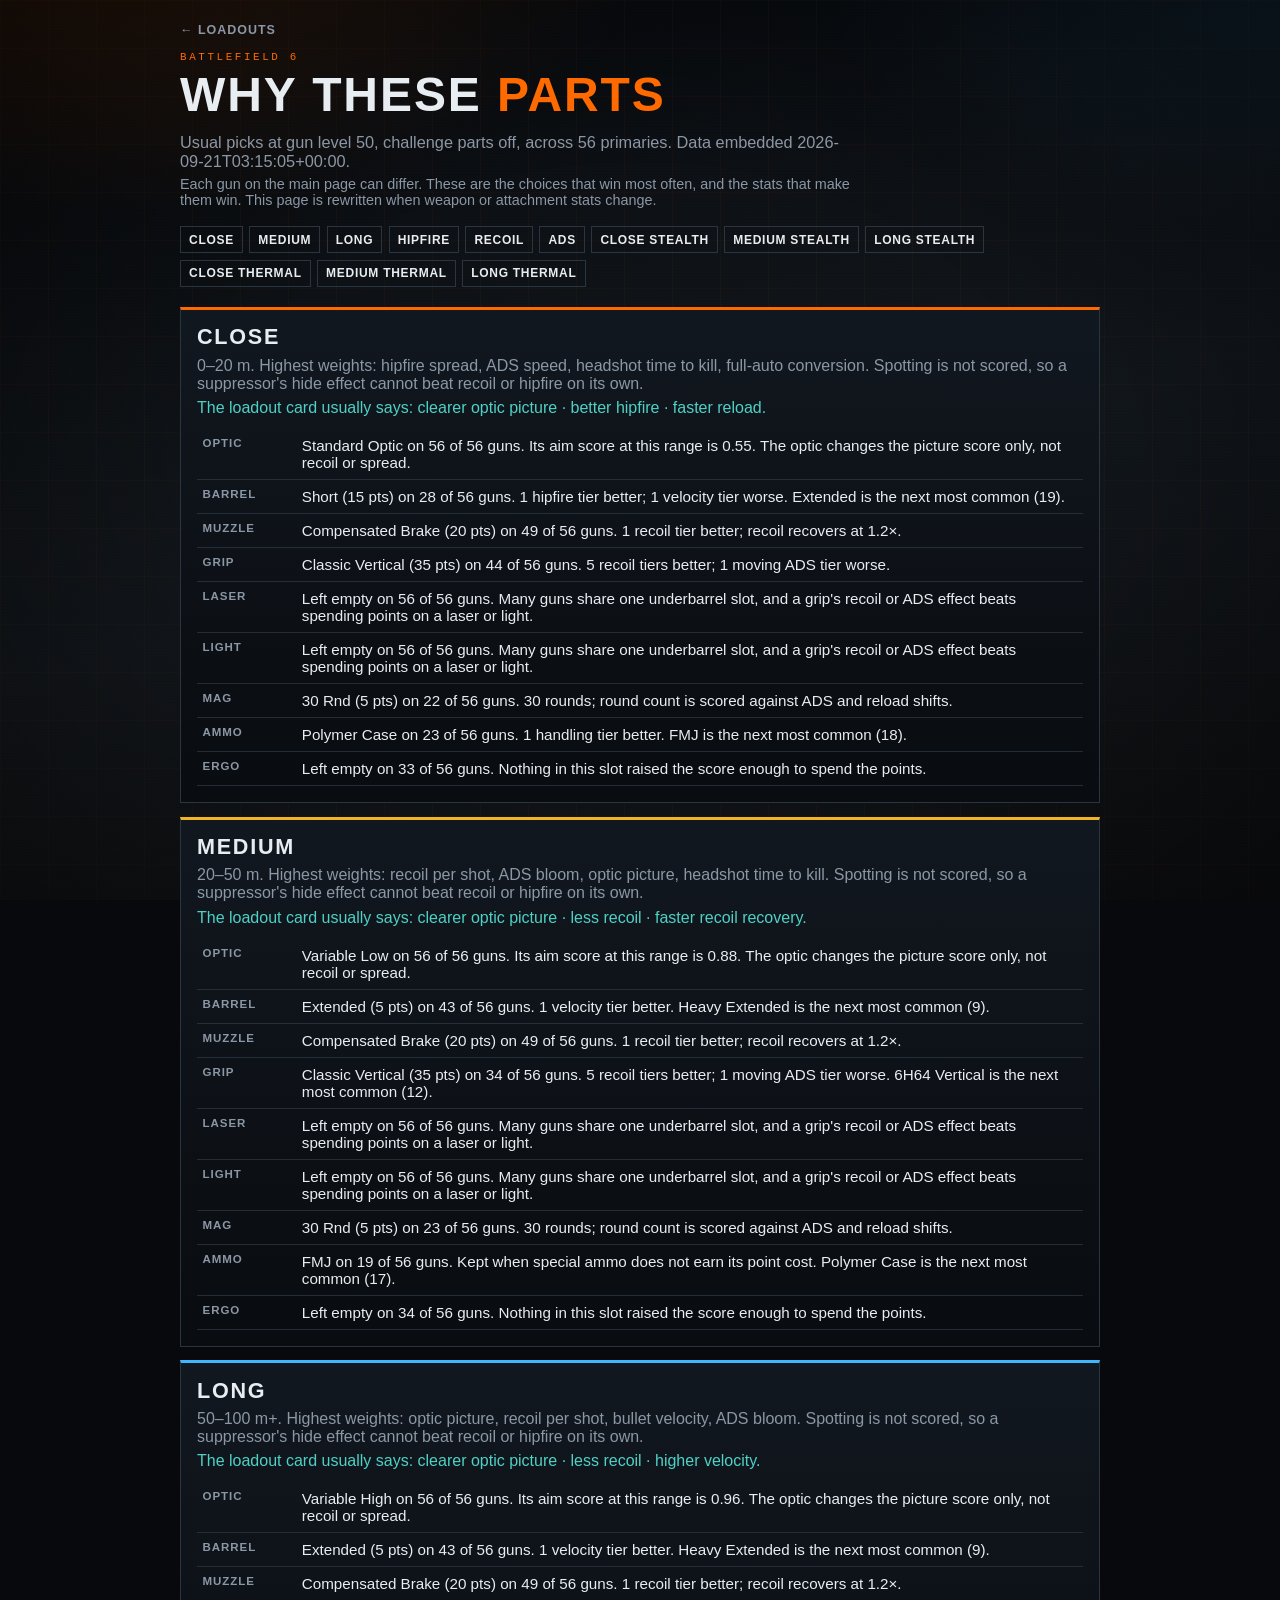
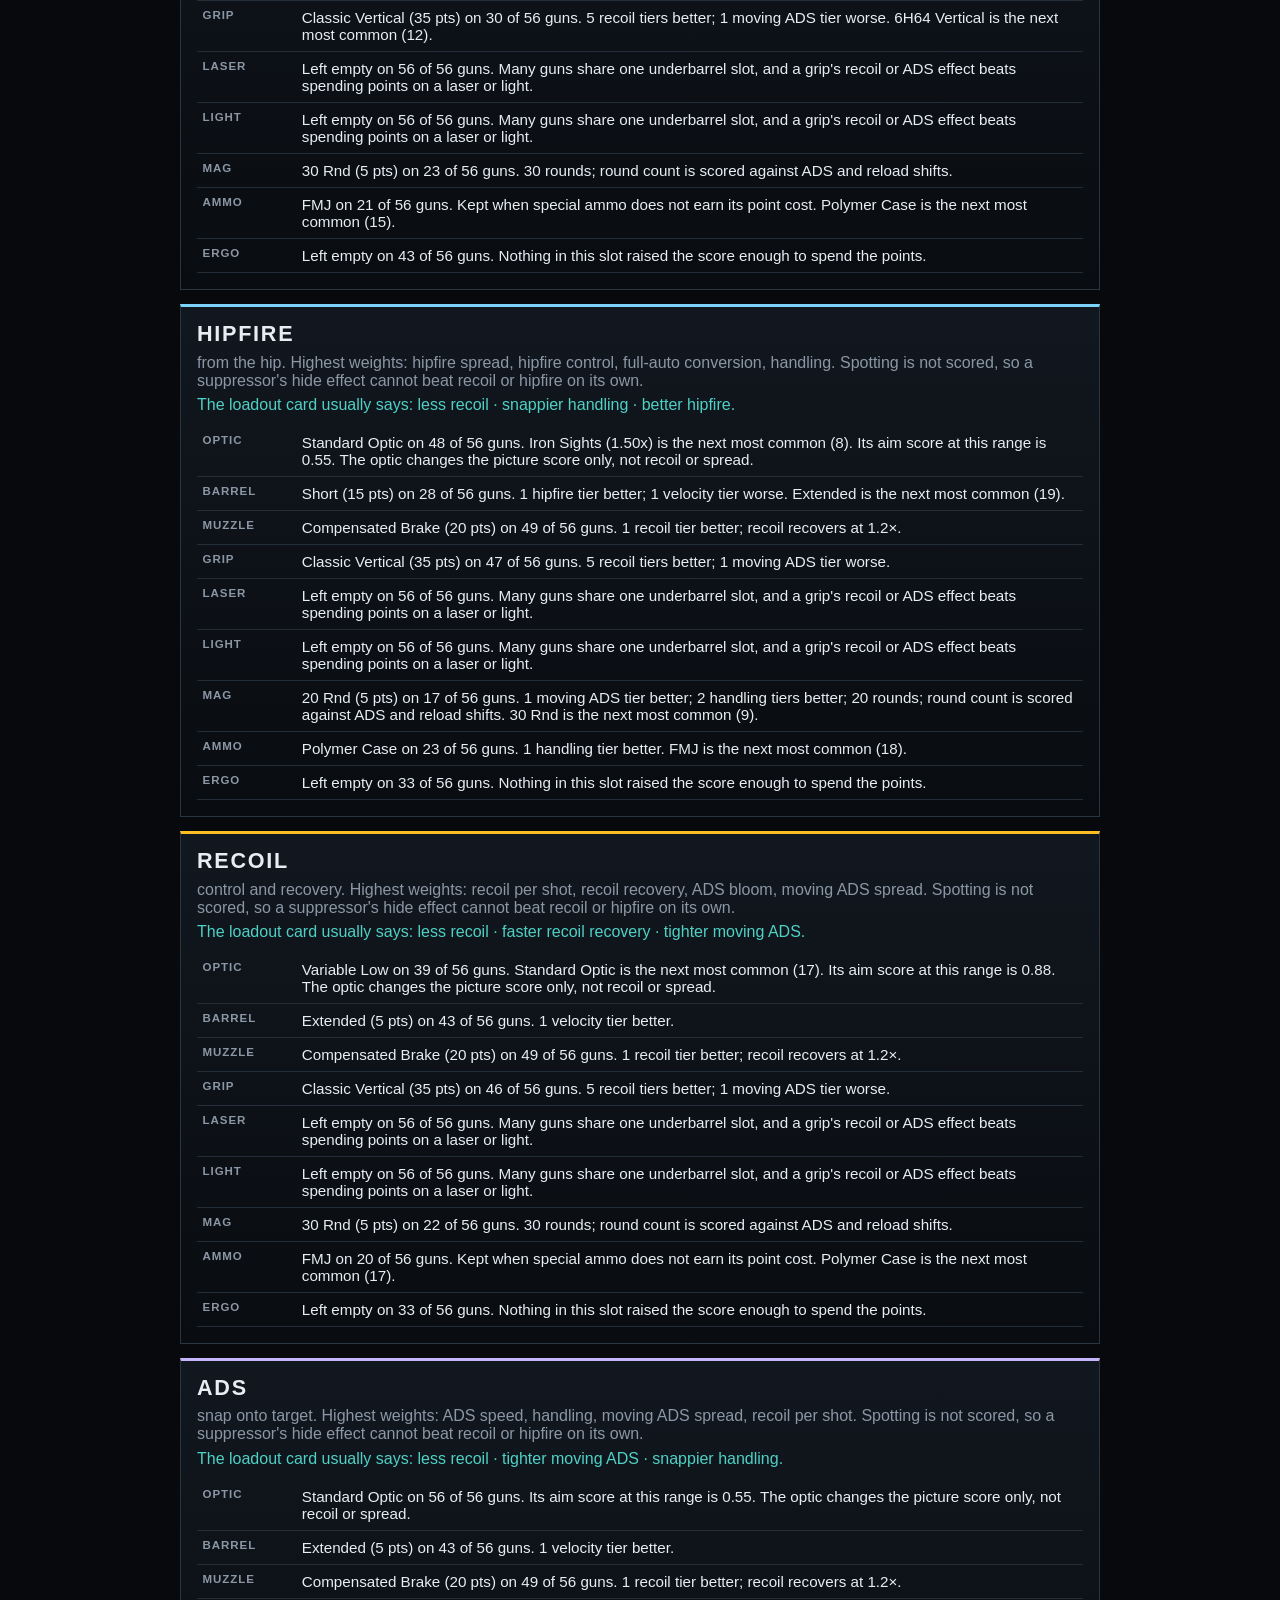
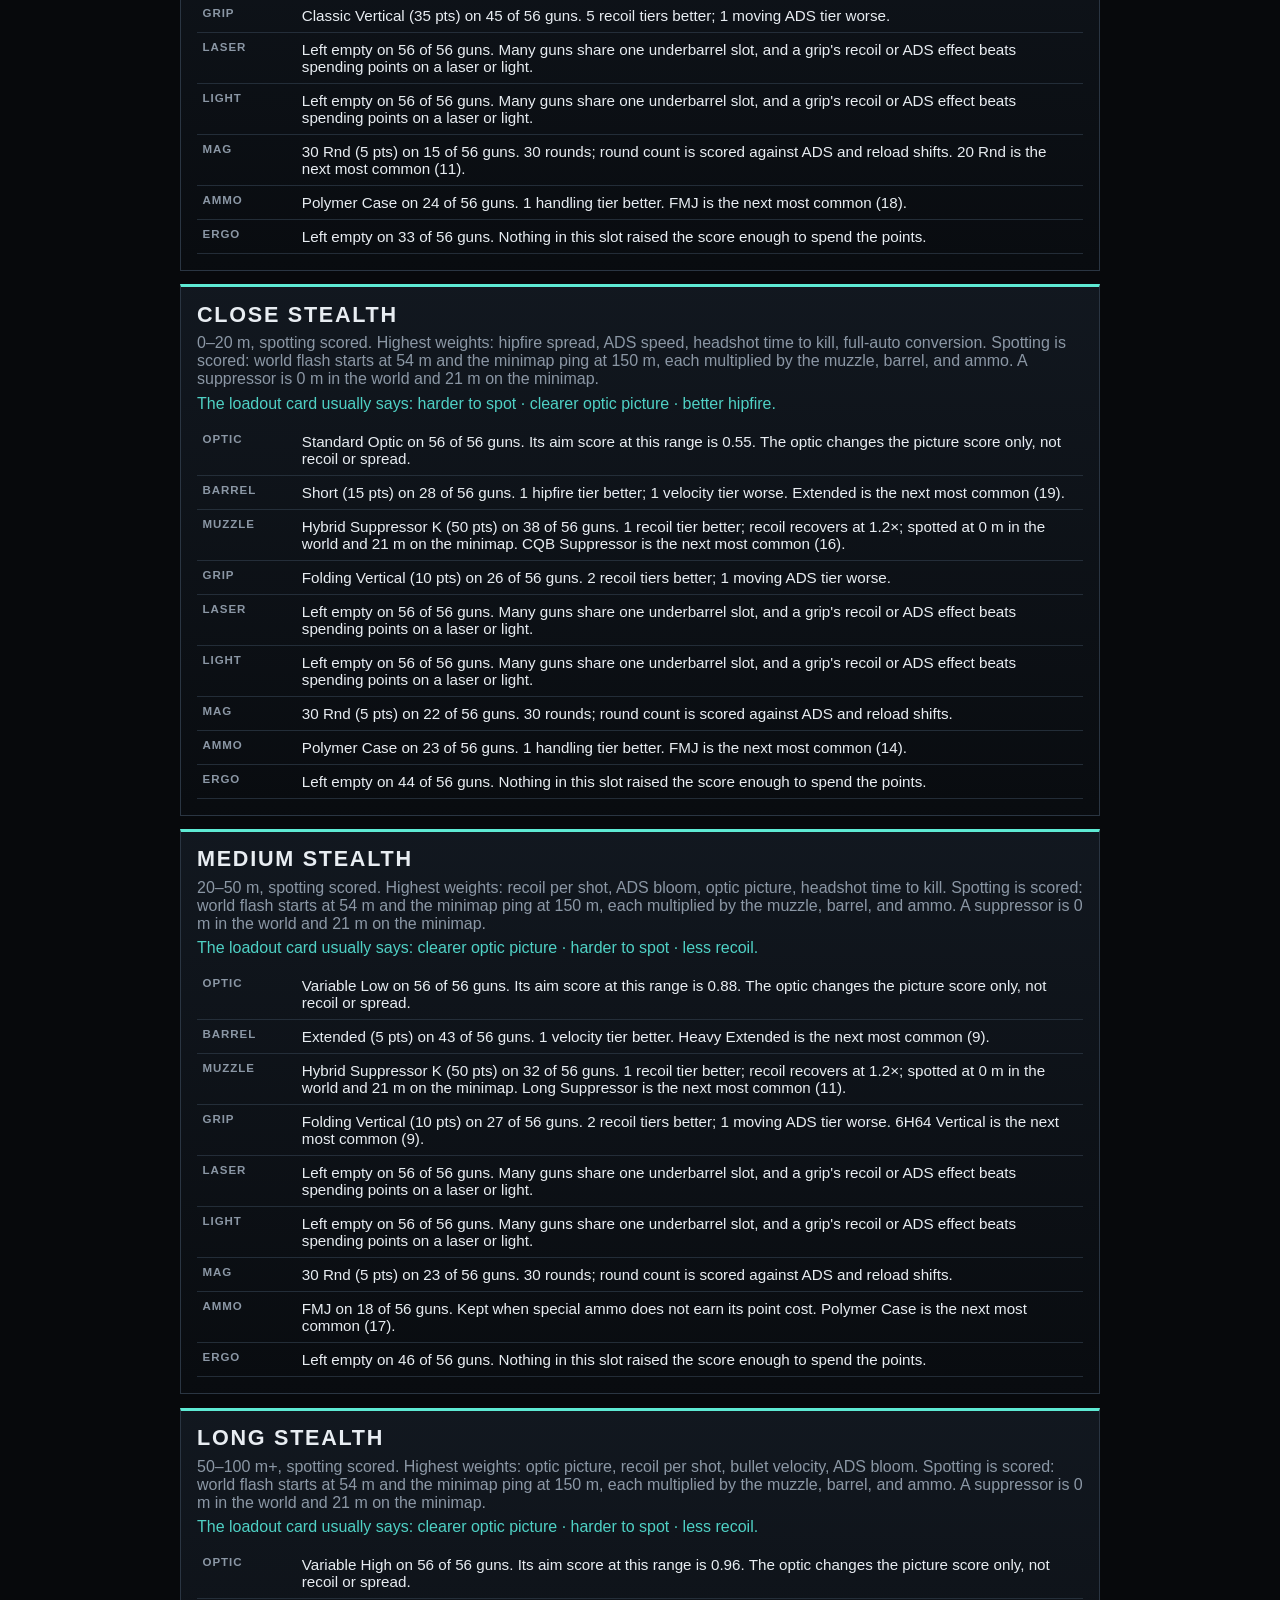
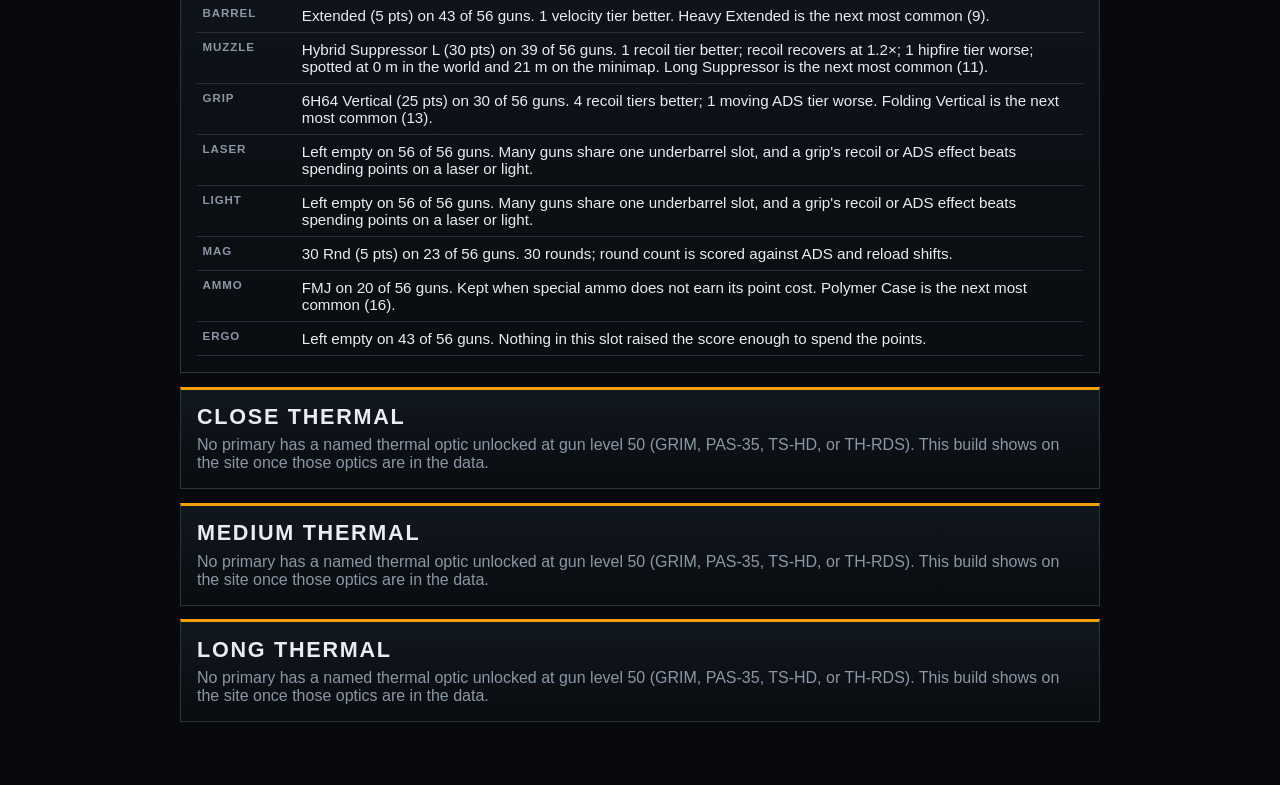
==== why.html @ 67710272 "Open the loadout reasons on their own page from the main screen. The why page stays off the gun view" ====
<!doctype html>
<html lang="en">
  <head>
    <meta charset="utf-8" />
    <meta name="viewport" content="width=device-width, initial-scale=1" />
    <title>Why these parts · BF6 Best Loadouts</title>
    <meta
      name="description"
      content="Why the usual optic, barrel, muzzle, and other parts win for each Battlefield 6 loadout build."
    />
    <meta name="referrer" content="strict-origin-when-cross-origin" />
    <meta
      http-equiv="Content-Security-Policy"
      content="default-src 'self'; script-src 'self'; style-src 'self' https://fonts.googleapis.com; font-src 'self' https://fonts.gstatic.com; img-src 'self' data:; connect-src 'self'; object-src 'none'; base-uri 'self'; form-action 'self'; frame-ancestors 'none'"
    />
    <link rel="preconnect" href="https://fonts.googleapis.com" />
    <link rel="preconnect" href="https://fonts.gstatic.com" crossorigin />
    <link
      href="https://fonts.googleapis.com/css2?family=Barlow:ital,wght@0,400;0,500;0,600;0,700;1,400&family=Barlow+Condensed:wght@500;600;700;800&family=IBM+Plex+Mono:wght@400;500;600&display=swap"
      rel="stylesheet"
    />
    <link rel="stylesheet" href="./css/styles.css?v=20260926c" />
  </head>
  <body>
    <div class="fx-scan" aria-hidden="true"></div>
    <div class="fx-vignette" aria-hidden="true"></div>
    <main class="reasons-page">
      <a class="reasons-back" href="./index.html">← Loadouts</a>
      <p class="brand">Battlefield 6</p>
      <h1>Why these <span>parts</span></h1>
      <p class="reasons-lead">Usual picks at gun level 50, challenge parts off, across 56 primaries. Data embedded 2026-09-21T03:15:05+00:00.</p>
      <p class="reasons-note">Each gun on the main page can differ. These are the choices that win most often, and the stats that make them win. This page is rewritten when weapon or attachment stats change.</p>
      <nav class="reasons-nav" aria-label="Builds">
          <a href="#close">Close</a>
          <a href="#mid">Medium</a>
          <a href="#long">Long</a>
          <a href="#hipfire">Hipfire</a>
          <a href="#recoil">Recoil</a>
          <a href="#ads">ADS</a>
          <a href="#stealth-close">Close stealth</a>
          <a href="#stealth-mid">Medium stealth</a>
          <a href="#stealth-long">Long stealth</a>
          <a href="#thermal-close">Close thermal</a>
          <a href="#thermal-mid">Medium thermal</a>
          <a href="#thermal-long">Long thermal</a>
      </nav>
      <article class="reason-card" id="close" data-build="close">
        <h2>Close</h2>
        <p>0–20 m. Highest weights: hipfire spread, ADS speed, headshot time to kill, full-auto conversion. Spotting is not scored, so a suppressor's hide effect cannot beat recoil or hipfire on its own.</p>
        <p class="reason-cite">The loadout card usually says: clearer optic picture · better hipfire · faster reload.</p>
        <table>
          <tbody>
            <tr><th scope="row">Optic</th><td>Standard Optic on 56 of 56 guns. Its aim score at this range is 0.55. The optic changes the picture score only, not recoil or spread.</td></tr>
            <tr><th scope="row">Barrel</th><td>Short (15 pts) on 28 of 56 guns. 1 hipfire tier better; 1 velocity tier worse. Extended is the next most common (19).</td></tr>
            <tr><th scope="row">Muzzle</th><td>Compensated Brake (20 pts) on 49 of 56 guns. 1 recoil tier better; recoil recovers at 1.2×.</td></tr>
            <tr><th scope="row">Grip</th><td>Classic Vertical (35 pts) on 44 of 56 guns. 5 recoil tiers better; 1 moving ADS tier worse.</td></tr>
            <tr><th scope="row">Laser</th><td>Left empty on 56 of 56 guns. Many guns share one underbarrel slot, and a grip's recoil or ADS effect beats spending points on a laser or light.</td></tr>
            <tr><th scope="row">Light</th><td>Left empty on 56 of 56 guns. Many guns share one underbarrel slot, and a grip's recoil or ADS effect beats spending points on a laser or light.</td></tr>
            <tr><th scope="row">Mag</th><td>30 Rnd (5 pts) on 22 of 56 guns. 30 rounds; round count is scored against ADS and reload shifts.</td></tr>
            <tr><th scope="row">Ammo</th><td>Polymer Case on 23 of 56 guns. 1 handling tier better. FMJ is the next most common (18).</td></tr>
            <tr><th scope="row">Ergo</th><td>Left empty on 33 of 56 guns. Nothing in this slot raised the score enough to spend the points.</td></tr>
          </tbody>
        </table>
      </article>
      <article class="reason-card" id="mid" data-build="mid">
        <h2>Medium</h2>
        <p>20–50 m. Highest weights: recoil per shot, ADS bloom, optic picture, headshot time to kill. Spotting is not scored, so a suppressor's hide effect cannot beat recoil or hipfire on its own.</p>
        <p class="reason-cite">The loadout card usually says: clearer optic picture · less recoil · faster recoil recovery.</p>
        <table>
          <tbody>
            <tr><th scope="row">Optic</th><td>Variable Low on 56 of 56 guns. Its aim score at this range is 0.88. The optic changes the picture score only, not recoil or spread.</td></tr>
            <tr><th scope="row">Barrel</th><td>Extended (5 pts) on 43 of 56 guns. 1 velocity tier better. Heavy Extended is the next most common (9).</td></tr>
            <tr><th scope="row">Muzzle</th><td>Compensated Brake (20 pts) on 49 of 56 guns. 1 recoil tier better; recoil recovers at 1.2×.</td></tr>
            <tr><th scope="row">Grip</th><td>Classic Vertical (35 pts) on 34 of 56 guns. 5 recoil tiers better; 1 moving ADS tier worse. 6H64 Vertical is the next most common (12).</td></tr>
            <tr><th scope="row">Laser</th><td>Left empty on 56 of 56 guns. Many guns share one underbarrel slot, and a grip's recoil or ADS effect beats spending points on a laser or light.</td></tr>
            <tr><th scope="row">Light</th><td>Left empty on 56 of 56 guns. Many guns share one underbarrel slot, and a grip's recoil or ADS effect beats spending points on a laser or light.</td></tr>
            <tr><th scope="row">Mag</th><td>30 Rnd (5 pts) on 23 of 56 guns. 30 rounds; round count is scored against ADS and reload shifts.</td></tr>
            <tr><th scope="row">Ammo</th><td>FMJ on 19 of 56 guns. Kept when special ammo does not earn its point cost. Polymer Case is the next most common (17).</td></tr>
            <tr><th scope="row">Ergo</th><td>Left empty on 34 of 56 guns. Nothing in this slot raised the score enough to spend the points.</td></tr>
          </tbody>
        </table>
      </article>
      <article class="reason-card" id="long" data-build="long">
        <h2>Long</h2>
        <p>50–100 m+. Highest weights: optic picture, recoil per shot, bullet velocity, ADS bloom. Spotting is not scored, so a suppressor's hide effect cannot beat recoil or hipfire on its own.</p>
        <p class="reason-cite">The loadout card usually says: clearer optic picture · less recoil · higher velocity.</p>
        <table>
          <tbody>
            <tr><th scope="row">Optic</th><td>Variable High on 56 of 56 guns. Its aim score at this range is 0.96. The optic changes the picture score only, not recoil or spread.</td></tr>
            <tr><th scope="row">Barrel</th><td>Extended (5 pts) on 43 of 56 guns. 1 velocity tier better. Heavy Extended is the next most common (9).</td></tr>
            <tr><th scope="row">Muzzle</th><td>Compensated Brake (20 pts) on 49 of 56 guns. 1 recoil tier better; recoil recovers at 1.2×.</td></tr>
            <tr><th scope="row">Grip</th><td>Classic Vertical (35 pts) on 30 of 56 guns. 5 recoil tiers better; 1 moving ADS tier worse. 6H64 Vertical is the next most common (12).</td></tr>
            <tr><th scope="row">Laser</th><td>Left empty on 56 of 56 guns. Many guns share one underbarrel slot, and a grip's recoil or ADS effect beats spending points on a laser or light.</td></tr>
            <tr><th scope="row">Light</th><td>Left empty on 56 of 56 guns. Many guns share one underbarrel slot, and a grip's recoil or ADS effect beats spending points on a laser or light.</td></tr>
            <tr><th scope="row">Mag</th><td>30 Rnd (5 pts) on 23 of 56 guns. 30 rounds; round count is scored against ADS and reload shifts.</td></tr>
            <tr><th scope="row">Ammo</th><td>FMJ on 21 of 56 guns. Kept when special ammo does not earn its point cost. Polymer Case is the next most common (15).</td></tr>
            <tr><th scope="row">Ergo</th><td>Left empty on 43 of 56 guns. Nothing in this slot raised the score enough to spend the points.</td></tr>
          </tbody>
        </table>
      </article>
      <article class="reason-card" id="hipfire" data-build="hipfire">
        <h2>Hipfire</h2>
        <p>from the hip. Highest weights: hipfire spread, hipfire control, full-auto conversion, handling. Spotting is not scored, so a suppressor's hide effect cannot beat recoil or hipfire on its own.</p>
        <p class="reason-cite">The loadout card usually says: less recoil · snappier handling · better hipfire.</p>
        <table>
          <tbody>
            <tr><th scope="row">Optic</th><td>Standard Optic on 48 of 56 guns. Iron Sights (1.50x) is the next most common (8). Its aim score at this range is 0.55. The optic changes the picture score only, not recoil or spread.</td></tr>
            <tr><th scope="row">Barrel</th><td>Short (15 pts) on 28 of 56 guns. 1 hipfire tier better; 1 velocity tier worse. Extended is the next most common (19).</td></tr>
            <tr><th scope="row">Muzzle</th><td>Compensated Brake (20 pts) on 49 of 56 guns. 1 recoil tier better; recoil recovers at 1.2×.</td></tr>
            <tr><th scope="row">Grip</th><td>Classic Vertical (35 pts) on 47 of 56 guns. 5 recoil tiers better; 1 moving ADS tier worse.</td></tr>
            <tr><th scope="row">Laser</th><td>Left empty on 56 of 56 guns. Many guns share one underbarrel slot, and a grip's recoil or ADS effect beats spending points on a laser or light.</td></tr>
            <tr><th scope="row">Light</th><td>Left empty on 56 of 56 guns. Many guns share one underbarrel slot, and a grip's recoil or ADS effect beats spending points on a laser or light.</td></tr>
            <tr><th scope="row">Mag</th><td>20 Rnd (5 pts) on 17 of 56 guns. 1 moving ADS tier better; 2 handling tiers better; 20 rounds; round count is scored against ADS and reload shifts. 30 Rnd is the next most common (9).</td></tr>
            <tr><th scope="row">Ammo</th><td>Polymer Case on 23 of 56 guns. 1 handling tier better. FMJ is the next most common (18).</td></tr>
            <tr><th scope="row">Ergo</th><td>Left empty on 33 of 56 guns. Nothing in this slot raised the score enough to spend the points.</td></tr>
          </tbody>
        </table>
      </article>
      <article class="reason-card" id="recoil" data-build="recoil">
        <h2>Recoil</h2>
        <p>control and recovery. Highest weights: recoil per shot, recoil recovery, ADS bloom, moving ADS spread. Spotting is not scored, so a suppressor's hide effect cannot beat recoil or hipfire on its own.</p>
        <p class="reason-cite">The loadout card usually says: less recoil · faster recoil recovery · tighter moving ADS.</p>
        <table>
          <tbody>
            <tr><th scope="row">Optic</th><td>Variable Low on 39 of 56 guns. Standard Optic is the next most common (17). Its aim score at this range is 0.88. The optic changes the picture score only, not recoil or spread.</td></tr>
            <tr><th scope="row">Barrel</th><td>Extended (5 pts) on 43 of 56 guns. 1 velocity tier better.</td></tr>
            <tr><th scope="row">Muzzle</th><td>Compensated Brake (20 pts) on 49 of 56 guns. 1 recoil tier better; recoil recovers at 1.2×.</td></tr>
            <tr><th scope="row">Grip</th><td>Classic Vertical (35 pts) on 46 of 56 guns. 5 recoil tiers better; 1 moving ADS tier worse.</td></tr>
            <tr><th scope="row">Laser</th><td>Left empty on 56 of 56 guns. Many guns share one underbarrel slot, and a grip's recoil or ADS effect beats spending points on a laser or light.</td></tr>
            <tr><th scope="row">Light</th><td>Left empty on 56 of 56 guns. Many guns share one underbarrel slot, and a grip's recoil or ADS effect beats spending points on a laser or light.</td></tr>
            <tr><th scope="row">Mag</th><td>30 Rnd (5 pts) on 22 of 56 guns. 30 rounds; round count is scored against ADS and reload shifts.</td></tr>
            <tr><th scope="row">Ammo</th><td>FMJ on 20 of 56 guns. Kept when special ammo does not earn its point cost. Polymer Case is the next most common (17).</td></tr>
            <tr><th scope="row">Ergo</th><td>Left empty on 33 of 56 guns. Nothing in this slot raised the score enough to spend the points.</td></tr>
          </tbody>
        </table>
      </article>
      <article class="reason-card" id="ads" data-build="ads">
        <h2>ADS</h2>
        <p>snap onto target. Highest weights: ADS speed, handling, moving ADS spread, recoil per shot. Spotting is not scored, so a suppressor's hide effect cannot beat recoil or hipfire on its own.</p>
        <p class="reason-cite">The loadout card usually says: less recoil · tighter moving ADS · snappier handling.</p>
        <table>
          <tbody>
            <tr><th scope="row">Optic</th><td>Standard Optic on 56 of 56 guns. Its aim score at this range is 0.55. The optic changes the picture score only, not recoil or spread.</td></tr>
            <tr><th scope="row">Barrel</th><td>Extended (5 pts) on 43 of 56 guns. 1 velocity tier better.</td></tr>
            <tr><th scope="row">Muzzle</th><td>Compensated Brake (20 pts) on 49 of 56 guns. 1 recoil tier better; recoil recovers at 1.2×.</td></tr>
            <tr><th scope="row">Grip</th><td>Classic Vertical (35 pts) on 45 of 56 guns. 5 recoil tiers better; 1 moving ADS tier worse.</td></tr>
            <tr><th scope="row">Laser</th><td>Left empty on 56 of 56 guns. Many guns share one underbarrel slot, and a grip's recoil or ADS effect beats spending points on a laser or light.</td></tr>
            <tr><th scope="row">Light</th><td>Left empty on 56 of 56 guns. Many guns share one underbarrel slot, and a grip's recoil or ADS effect beats spending points on a laser or light.</td></tr>
            <tr><th scope="row">Mag</th><td>30 Rnd (5 pts) on 15 of 56 guns. 30 rounds; round count is scored against ADS and reload shifts. 20 Rnd is the next most common (11).</td></tr>
            <tr><th scope="row">Ammo</th><td>Polymer Case on 24 of 56 guns. 1 handling tier better. FMJ is the next most common (18).</td></tr>
            <tr><th scope="row">Ergo</th><td>Left empty on 33 of 56 guns. Nothing in this slot raised the score enough to spend the points.</td></tr>
          </tbody>
        </table>
      </article>
      <article class="reason-card" id="stealth-close" data-build="stealth-close">
        <h2>Close stealth</h2>
        <p>0–20 m, spotting scored. Highest weights: hipfire spread, ADS speed, headshot time to kill, full-auto conversion. Spotting is scored: world flash starts at 54 m and the minimap ping at 150 m, each multiplied by the muzzle, barrel, and ammo. A suppressor is 0 m in the world and 21 m on the minimap.</p>
        <p class="reason-cite">The loadout card usually says: harder to spot · clearer optic picture · better hipfire.</p>
        <table>
          <tbody>
            <tr><th scope="row">Optic</th><td>Standard Optic on 56 of 56 guns. Its aim score at this range is 0.55. The optic changes the picture score only, not recoil or spread.</td></tr>
            <tr><th scope="row">Barrel</th><td>Short (15 pts) on 28 of 56 guns. 1 hipfire tier better; 1 velocity tier worse. Extended is the next most common (19).</td></tr>
            <tr><th scope="row">Muzzle</th><td>Hybrid Suppressor K (50 pts) on 38 of 56 guns. 1 recoil tier better; recoil recovers at 1.2×; spotted at 0 m in the world and 21 m on the minimap. CQB Suppressor is the next most common (16).</td></tr>
            <tr><th scope="row">Grip</th><td>Folding Vertical (10 pts) on 26 of 56 guns. 2 recoil tiers better; 1 moving ADS tier worse.</td></tr>
            <tr><th scope="row">Laser</th><td>Left empty on 56 of 56 guns. Many guns share one underbarrel slot, and a grip's recoil or ADS effect beats spending points on a laser or light.</td></tr>
            <tr><th scope="row">Light</th><td>Left empty on 56 of 56 guns. Many guns share one underbarrel slot, and a grip's recoil or ADS effect beats spending points on a laser or light.</td></tr>
            <tr><th scope="row">Mag</th><td>30 Rnd (5 pts) on 22 of 56 guns. 30 rounds; round count is scored against ADS and reload shifts.</td></tr>
            <tr><th scope="row">Ammo</th><td>Polymer Case on 23 of 56 guns. 1 handling tier better. FMJ is the next most common (14).</td></tr>
            <tr><th scope="row">Ergo</th><td>Left empty on 44 of 56 guns. Nothing in this slot raised the score enough to spend the points.</td></tr>
          </tbody>
        </table>
      </article>
      <article class="reason-card" id="stealth-mid" data-build="stealth-mid">
        <h2>Medium stealth</h2>
        <p>20–50 m, spotting scored. Highest weights: recoil per shot, ADS bloom, optic picture, headshot time to kill. Spotting is scored: world flash starts at 54 m and the minimap ping at 150 m, each multiplied by the muzzle, barrel, and ammo. A suppressor is 0 m in the world and 21 m on the minimap.</p>
        <p class="reason-cite">The loadout card usually says: clearer optic picture · harder to spot · less recoil.</p>
        <table>
          <tbody>
            <tr><th scope="row">Optic</th><td>Variable Low on 56 of 56 guns. Its aim score at this range is 0.88. The optic changes the picture score only, not recoil or spread.</td></tr>
            <tr><th scope="row">Barrel</th><td>Extended (5 pts) on 43 of 56 guns. 1 velocity tier better. Heavy Extended is the next most common (9).</td></tr>
            <tr><th scope="row">Muzzle</th><td>Hybrid Suppressor K (50 pts) on 32 of 56 guns. 1 recoil tier better; recoil recovers at 1.2×; spotted at 0 m in the world and 21 m on the minimap. Long Suppressor is the next most common (11).</td></tr>
            <tr><th scope="row">Grip</th><td>Folding Vertical (10 pts) on 27 of 56 guns. 2 recoil tiers better; 1 moving ADS tier worse. 6H64 Vertical is the next most common (9).</td></tr>
            <tr><th scope="row">Laser</th><td>Left empty on 56 of 56 guns. Many guns share one underbarrel slot, and a grip's recoil or ADS effect beats spending points on a laser or light.</td></tr>
            <tr><th scope="row">Light</th><td>Left empty on 56 of 56 guns. Many guns share one underbarrel slot, and a grip's recoil or ADS effect beats spending points on a laser or light.</td></tr>
            <tr><th scope="row">Mag</th><td>30 Rnd (5 pts) on 23 of 56 guns. 30 rounds; round count is scored against ADS and reload shifts.</td></tr>
            <tr><th scope="row">Ammo</th><td>FMJ on 18 of 56 guns. Kept when special ammo does not earn its point cost. Polymer Case is the next most common (17).</td></tr>
            <tr><th scope="row">Ergo</th><td>Left empty on 46 of 56 guns. Nothing in this slot raised the score enough to spend the points.</td></tr>
          </tbody>
        </table>
      </article>
      <article class="reason-card" id="stealth-long" data-build="stealth-long">
        <h2>Long stealth</h2>
        <p>50–100 m+, spotting scored. Highest weights: optic picture, recoil per shot, bullet velocity, ADS bloom. Spotting is scored: world flash starts at 54 m and the minimap ping at 150 m, each multiplied by the muzzle, barrel, and ammo. A suppressor is 0 m in the world and 21 m on the minimap.</p>
        <p class="reason-cite">The loadout card usually says: clearer optic picture · harder to spot · less recoil.</p>
        <table>
          <tbody>
            <tr><th scope="row">Optic</th><td>Variable High on 56 of 56 guns. Its aim score at this range is 0.96. The optic changes the picture score only, not recoil or spread.</td></tr>
            <tr><th scope="row">Barrel</th><td>Extended (5 pts) on 43 of 56 guns. 1 velocity tier better. Heavy Extended is the next most common (9).</td></tr>
            <tr><th scope="row">Muzzle</th><td>Hybrid Suppressor L (30 pts) on 39 of 56 guns. 1 recoil tier better; recoil recovers at 1.2×; 1 hipfire tier worse; spotted at 0 m in the world and 21 m on the minimap. Long Suppressor is the next most common (11).</td></tr>
            <tr><th scope="row">Grip</th><td>6H64 Vertical (25 pts) on 30 of 56 guns. 4 recoil tiers better; 1 moving ADS tier worse. Folding Vertical is the next most common (13).</td></tr>
            <tr><th scope="row">Laser</th><td>Left empty on 56 of 56 guns. Many guns share one underbarrel slot, and a grip's recoil or ADS effect beats spending points on a laser or light.</td></tr>
            <tr><th scope="row">Light</th><td>Left empty on 56 of 56 guns. Many guns share one underbarrel slot, and a grip's recoil or ADS effect beats spending points on a laser or light.</td></tr>
            <tr><th scope="row">Mag</th><td>30 Rnd (5 pts) on 23 of 56 guns. 30 rounds; round count is scored against ADS and reload shifts.</td></tr>
            <tr><th scope="row">Ammo</th><td>FMJ on 20 of 56 guns. Kept when special ammo does not earn its point cost. Polymer Case is the next most common (16).</td></tr>
            <tr><th scope="row">Ergo</th><td>Left empty on 43 of 56 guns. Nothing in this slot raised the score enough to spend the points.</td></tr>
          </tbody>
        </table>
      </article>
      <article class="reason-card" id="thermal-close" data-build="thermal-close">
        <h2>Close thermal</h2>
        <p>No primary has a named thermal optic unlocked at gun level 50 (GRIM, PAS-35, TS-HD, or TH-RDS). This build shows on the site once those optics are in the data.</p>
      </article>
      <article class="reason-card" id="thermal-mid" data-build="thermal-mid">
        <h2>Medium thermal</h2>
        <p>No primary has a named thermal optic unlocked at gun level 50 (GRIM, PAS-35, TS-HD, or TH-RDS). This build shows on the site once those optics are in the data.</p>
      </article>
      <article class="reason-card" id="thermal-long" data-build="thermal-long">
        <h2>Long thermal</h2>
        <p>No primary has a named thermal optic unlocked at gun level 50 (GRIM, PAS-35, TS-HD, or TH-RDS). This build shows on the site once those optics are in the data.</p>
      </article>
    </main>
  </body>
</html>
---- css/styles.css ----
:root {
  --bg0: #07090c;
  --bg1: #10161d;
  --ink: #e8edf2;
  --muted: #8b97a5;
  --line: #2a3542;
  --panel: #121820;
  --panel-2: #0c1117;
  --accent: #ff6a00;
  --accent-2: #4fd1c5;
  --close: #ff6a00;
  --mid: #f0b429;
  --long: #3db8ff;
  --glow: 0 0 24px rgba(255, 106, 0, 0.18);
  --shadow: 0 18px 50px rgba(0, 0, 0, 0.45);
  --font: "Barlow", "Segoe UI", sans-serif;
  --font-heading: "Barlow Condensed", "Barlow", sans-serif;
  --font-display: "Barlow Condensed", "Barlow", sans-serif;
  --mono: "IBM Plex Mono", ui-monospace, monospace;
  --sidebar: 360px;
}

* {
  box-sizing: border-box;
}

html,
body {
  margin: 0;
  min-height: 100%;
}

body {
  color: var(--ink);
  font-family: var(--font);
  font-weight: 500;
  background-color: var(--bg0);
  background-image:
    linear-gradient(rgba(255, 106, 0, 0.035) 1px, transparent 1px),
    linear-gradient(90deg, rgba(255, 106, 0, 0.035) 1px, transparent 1px),
    radial-gradient(1000px 520px at 8% -8%, rgba(255, 106, 0, 0.16), transparent 55%),
    radial-gradient(900px 480px at 100% 0%, rgba(61, 184, 255, 0.1), transparent 50%),
    linear-gradient(165deg, var(--bg0), var(--bg1) 55%, #0a0e13);
  background-size: 48px 48px, 48px 48px, auto, auto, auto;
  background-attachment: fixed;
}

h1,
.hero h1,
.weapon-stage-meta h2,
.range-col h2,
.weapon-fallback strong {
  font-family: var(--font-display);
  font-weight: 800;
}

h2,
h3 {
  font-family: var(--font-heading);
  font-weight: 600;
}

body::before {
  content: "";
  position: fixed;
  inset: 0;
  pointer-events: none;
  background: repeating-linear-gradient(
    0deg,
    transparent,
    transparent 2px,
    rgba(0, 0, 0, 0.08) 3px
  );
  opacity: 0.35;
  z-index: 0;
}

.fx-scan {
  position: fixed;
  inset: 0;
  pointer-events: none;
  z-index: 0;
  background: linear-gradient(
    180deg,
    transparent 0%,
    rgba(255, 106, 0, 0.045) 48%,
    rgba(255, 106, 0, 0.09) 50%,
    rgba(255, 106, 0, 0.045) 52%,
    transparent 100%
  );
  background-size: 100% 220%;
  animation: scan-sweep 7.5s linear infinite;
  mix-blend-mode: screen;
  opacity: 0.55;
}

.fx-vignette {
  position: fixed;
  inset: 0;
  pointer-events: none;
  z-index: 0;
  background: radial-gradient(ellipse at center, transparent 45%, rgba(0, 0, 0, 0.45) 100%);
}

.app {
  position: relative;
  z-index: 1;
  display: grid;
  grid-template-columns: minmax(280px, var(--sidebar)) minmax(0, 1fr);
  gap: 1rem;
  width: min(1440px, calc(100% - 1.5rem));
  margin: 0 auto;
  padding: 1rem 0 1.5rem;
  min-height: 100vh;
}

.sidebar {
  display: flex;
  flex-direction: column;
  gap: 0.75rem;
  min-height: 0;
  max-height: calc(100vh - 2rem);
  position: sticky;
  top: 1rem;
}

.detail {
  display: flex;
  flex-direction: column;
  gap: 0.85rem;
  min-width: 0;
  animation: rise 0.45s ease both;
}

.hero {
  position: relative;
  padding: 0.85rem 0.9rem 0.95rem;
  border: 1px solid var(--line);
  background: linear-gradient(135deg, rgba(18, 24, 32, 0.55), rgba(7, 9, 12, 0.35));
  animation: rise 0.45s ease both;
  overflow: hidden;
  flex: 0 0 auto;
}

.hud-corners::before,
.hud-corners::after,
.hero::before,
.hero::after {
  content: "";
  position: absolute;
  width: 14px;
  height: 14px;
  pointer-events: none;
  animation: corner-in 0.7s ease both;
}

.hero::before {
  top: 6px;
  left: 6px;
  border-top: 2px solid var(--accent);
  border-left: 2px solid var(--accent);
}
.hero::after {
  top: 6px;
  right: 6px;
  border-top: 2px solid var(--accent);
  border-right: 2px solid var(--accent);
  animation-delay: 0.08s;
}
.hud-corners::before {
  bottom: 6px;
  left: 6px;
  border-bottom: 2px solid var(--accent);
  border-left: 2px solid var(--accent);
  animation-delay: 0.14s;
}
.hud-corners::after {
  bottom: 6px;
  right: 6px;
  border-bottom: 2px solid var(--accent);
  border-right: 2px solid var(--accent);
  animation-delay: 0.2s;
}

.brand {
  margin: 0 0 0.25rem;
  font-family: var(--mono);
  font-size: 0.68rem;
  letter-spacing: 0.24em;
  text-transform: uppercase;
  font-variant-numeric: slashed-zero;
  color: var(--accent);
  animation: pulse-glow 2.8s ease-in-out infinite;
}

.hero h1 {
  margin: 0;
  font-size: clamp(1.55rem, 2.4vw, 2rem);
  font-weight: 800;
  letter-spacing: 0.04em;
  line-height: 0.95;
  text-transform: uppercase;
  animation: title-clip 0.75s cubic-bezier(0.2, 0.8, 0.2, 1) both;
}

.hero h1 span {
  color: var(--accent);
  animation: accent-flicker 4.5s ease-in-out infinite;
}

.hero p {
  margin: 0.45rem 0 0;
  color: var(--muted);
  font-size: 0.92rem;
  font-weight: 500;
  animation: rise 0.55s ease 0.12s both;
}

.reasons-link {
  display: inline-block;
  margin-top: 0.75rem;
  border: 1px solid var(--line);
  color: var(--ink);
  background: color-mix(in srgb, var(--accent) 12%, transparent);
  font-family: var(--font-heading);
  font-size: 0.78rem;
  font-weight: 700;
  letter-spacing: 0.08em;
  text-transform: uppercase;
  text-decoration: none;
  padding: 0.45rem 0.7rem;
}

.reasons-link:hover {
  border-color: var(--accent);
  color: var(--accent);
}

.hero-rule {
  margin-top: 0.7rem;
  height: 2px;
  background: linear-gradient(90deg, var(--accent), transparent 70%);
  transform-origin: left center;
  animation: rule-draw 0.9s ease 0.2s both;
  box-shadow: var(--glow);
}

.favorites,
.levels,
.controls {
  border: 1px solid var(--line);
  background: linear-gradient(180deg, rgba(18, 24, 32, 0.95), rgba(12, 17, 23, 0.98));
}

.levels {
  position: relative;
  padding: 0.7rem 0.75rem;
  clip-path: polygon(0 0, calc(100% - 12px) 0, 100% 12px, 100% 100%, 0 100%);
  flex: 0 0 auto;
}

.levels::before {
  content: "";
  position: absolute;
  top: 0;
  left: 0;
  width: 3px;
  height: 100%;
  background: var(--accent);
}

.levels h2 {
  margin: 0 0 0.55rem;
  font-size: 0.78rem;
  letter-spacing: 0.14em;
  text-transform: uppercase;
  color: var(--accent);
  font-family: var(--font-heading);
}

.level-grid {
  display: grid;
  grid-template-columns: 1fr 1fr;
  gap: 0.55rem;
}

.level-field {
  display: grid;
  gap: 0.3rem;
  font-family: var(--font-heading);
  font-size: 0.68rem;
  letter-spacing: 0.08em;
  text-transform: uppercase;
  color: var(--muted);
}

.level-field input {
  width: 100%;
  min-width: 0;
  padding: 0.45rem 0.55rem;
  border: 1px solid var(--line);
  background: rgba(7, 9, 12, 0.85);
  color: var(--text);
  font-family: var(--font);
  font-size: 0.95rem;
  font-weight: 600;
  letter-spacing: 0.04em;
  font-variant-numeric: slashed-zero;
}

.level-field input:focus {
  outline: 1px solid var(--accent);
  border-color: var(--accent);
}

.level-check {
  display: flex;
  gap: 0.45rem;
  align-items: flex-start;
  margin-top: 0.55rem;
  font-family: var(--font-heading);
  font-size: 0.68rem;
  letter-spacing: 0.04em;
  text-transform: uppercase;
  color: var(--muted);
  cursor: pointer;
}

.level-check input {
  margin-top: 0.1rem;
  accent-color: var(--accent);
}

.level-hint {
  margin: 0.55rem 0 0;
  font-size: 0.72rem;
  line-height: 1.35;
  color: var(--muted);
}

.favorites {
  position: relative;
  padding: 0.7rem 0.75rem;
  clip-path: polygon(0 0, calc(100% - 12px) 0, 100% 12px, 100% 100%, 0 100%);
  max-height: 28vh;
  overflow: auto;
  flex: 0 1 auto;
}

.favorites::before {
  content: "";
  position: absolute;
  top: 0;
  left: 0;
  width: 3px;
  height: 100%;
  background: var(--accent);
}

.favorites h2,
.weapon-heading label {
  margin: 0;
  font-size: 0.78rem;
  letter-spacing: 0.14em;
  text-transform: uppercase;
  color: var(--accent);
  font-family: var(--font-heading);
}

.favorites h2 {
  margin-bottom: 0.5rem;
}

.fav-list {
  display: grid;
  gap: 0.45rem;
}

.fav-card {
  display: grid;
  gap: 0.35rem;
  padding: 0.55rem 0.6rem;
  background: rgba(7, 9, 12, 0.72);
  border: 1px solid color-mix(in srgb, var(--line) 85%, var(--accent));
  animation: fav-in 0.35s ease both;
}

.fav-top {
  display: grid;
  grid-template-columns: 1fr auto auto;
  gap: 0.35rem;
  align-items: start;
}

.fav-open {
  display: flex;
  flex-wrap: wrap;
  gap: 0.25rem 0.5rem;
  align-items: baseline;
  min-width: 0;
  padding: 0;
  border: 0;
  background: transparent;
  color: inherit;
  font: inherit;
  text-align: left;
  cursor: pointer;
}

.fav-open:hover .fav-name {
  color: var(--accent);
}

.fav-name {
  font-weight: 700;
  font-size: 0.95rem;
  text-transform: uppercase;
  letter-spacing: 0.03em;
}

.fav-class,
.fav-summary,
.weapon-item-cal {
  font-family: var(--font-heading);
  font-size: 0.7rem;
  color: var(--muted);
}

.fav-expand,
.fav-remove,
.fav-btn,
.weapon-filter,
.weapon-item {
  transition:
    border-color 0.15s ease,
    background 0.15s ease,
    color 0.15s ease,
    box-shadow 0.15s ease;
}

.fav-expand,
.fav-remove {
  border: 1px solid var(--line);
  background: transparent;
  color: var(--muted);
  cursor: pointer;
}

.fav-expand {
  font: inherit;
  font-size: 0.72rem;
  font-weight: 600;
  letter-spacing: 0.04em;
  text-transform: uppercase;
  padding: 0.3rem 0.45rem;
  color: var(--ink);
}

.fav-card.is-open .fav-expand,
.fav-expand:hover {
  border-color: var(--accent-2);
  color: var(--accent-2);
}

.fav-remove {
  width: 1.45rem;
  height: 1.45rem;
}

.fav-summary {
  display: grid;
  gap: 0.1rem;
}

.fav-summary[hidden],
.fav-detail[hidden] {
  display: none;
}

.fav-range strong {
  color: var(--ink);
  margin-right: 0.2rem;
}

.fav-detail {
  display: grid;
  gap: 0.4rem;
  animation: detail-expand 0.3s ease both;
}

.fav-loadout {
  background: var(--panel-2);
  border: 1px solid var(--line);
  padding: 0.5rem 0.55rem;
}

.fav-loadout[data-range='close'] {
  border-top: 3px solid var(--close);
}
.fav-loadout[data-range='mid'] {
  border-top: 3px solid var(--mid);
}
.fav-loadout[data-range='long'] {
  border-top: 3px solid var(--long);
}
.fav-loadout[data-range='ads'] {
  border-top: 3px solid #c4b5fd;
}
.fav-loadout[data-range='stealth-close'],
.fav-loadout[data-range='stealth-mid'],
.fav-loadout[data-range='stealth-long'] {
  border-top: 3px solid #5eead4;
}
.fav-loadout[data-range='thermal-close'],
.fav-loadout[data-range='thermal-mid'],
.fav-loadout[data-range='thermal-long'] {
  border-top: 3px solid #f59e0b;
}

.fav-loadout header {
  display: flex;
  justify-content: space-between;
  gap: 0.35rem;
  margin-bottom: 0.35rem;
}

.fav-loadout h3 {
  margin: 0;
  font-size: 0.85rem;
  letter-spacing: 0.08em;
  text-transform: uppercase;
}

.controls {
  position: relative;
  padding: 0.75rem;
  flex: 1 1 auto;
  min-height: 0;
  display: flex;
  flex-direction: column;
  box-shadow: var(--shadow);
}

.controls::after {
  content: "";
  position: absolute;
  right: 0;
  bottom: 0;
  width: 36px;
  height: 3px;
  background: var(--accent);
}

.weapon-field {
  display: flex;
  flex-direction: column;
  gap: 0.55rem;
  min-height: 0;
  flex: 1 1 auto;
}

.weapon-heading {
  display: flex;
  align-items: center;
  justify-content: space-between;
  gap: 0.5rem;
}

.weapon-filter {
  width: 100%;
  padding: 0.55rem 0.7rem;
  border: 1px solid var(--line);
  background: #0a0e13;
  color: var(--ink);
  font: inherit;
  font-size: 0.95rem;
}

.weapon-filter:focus {
  outline: none;
  border-color: var(--accent);
  box-shadow: var(--glow);
}

.weapon-list {
  overflow: auto;
  min-height: 0;
  flex: 1 1 auto;
  display: grid;
  gap: 0.65rem;
  padding-right: 0.15rem;
}

.weapon-group h3 {
  margin: 0 0 0.35rem;
  font-family: var(--font-heading);
  font-size: 0.68rem;
  letter-spacing: 0.14em;
  text-transform: uppercase;
  color: var(--muted);
}

.weapon-group-list {
  display: grid;
  gap: 0.28rem;
}

.weapon-item {
  display: grid;
  gap: 0.28rem;
  width: 100%;
  padding: 0.5rem 0.6rem;
  border: 1px solid var(--line);
  background: rgba(7, 9, 12, 0.65);
  color: inherit;
  font: inherit;
  text-align: left;
  cursor: pointer;
}

.weapon-item-top {
  display: flex;
  flex-wrap: wrap;
  gap: 0.2rem 0.55rem;
  align-items: baseline;
  justify-content: space-between;
}

.weapon-item:hover {
  border-color: color-mix(in srgb, var(--accent) 50%, var(--line));
}

.weapon-item.is-active {
  border-color: var(--accent);
  background: color-mix(in srgb, var(--accent) 14%, transparent);
  box-shadow: var(--glow);
}

.weapon-item.is-fav .weapon-item-name::after {
  content: " ★";
  color: var(--accent);
  font-size: 0.8em;
}

.weapon-item.is-locked {
  opacity: 0.55;
}

.weapon-item-name {
  font-weight: 700;
  letter-spacing: 0.03em;
  text-transform: uppercase;
  font-size: 0.95rem;
}

.weapon-item-unlock {
  display: inline-flex;
  align-self: start;
  width: fit-content;
  max-width: 100%;
  padding: 0.18rem 0.4rem;
  border: 1px solid color-mix(in srgb, var(--accent) 45%, var(--line));
  background: color-mix(in srgb, var(--accent) 12%, transparent);
  font-family: var(--font-heading);
  font-size: 0.68rem;
  letter-spacing: 0.06em;
  text-transform: uppercase;
  color: color-mix(in srgb, var(--accent) 70%, var(--ink));
}

.weapon-item-unlock.is-locked,
.weapon-item.is-locked .weapon-item-unlock {
  border-color: color-mix(in srgb, #e2a35a 55%, var(--line));
  background: color-mix(in srgb, #e2a35a 14%, transparent);
  color: #e2a35a;
}

.weapon-unlock-note {
  margin: 0.45rem 0 0;
  display: inline-flex;
  width: fit-content;
  max-width: 100%;
  padding: 0.28rem 0.5rem;
  border: 1px solid color-mix(in srgb, var(--accent) 45%, var(--line));
  background: color-mix(in srgb, var(--accent) 12%, transparent);
  font-family: var(--font-heading);
  font-size: 0.78rem;
  letter-spacing: 0.06em;
  text-transform: uppercase;
  color: color-mix(in srgb, var(--accent) 70%, var(--ink));
}

.weapon-unlock-note.is-locked {
  border-color: color-mix(in srgb, #e2a35a 55%, var(--line));
  background: color-mix(in srgb, #e2a35a 14%, transparent);
  color: #e2a35a;
}

.fav-btn {
  border: 1px solid var(--line);
  background: transparent;
  color: var(--muted);
  font: inherit;
  font-size: 0.78rem;
  font-weight: 700;
  letter-spacing: 0.05em;
  text-transform: uppercase;
  padding: 0.4rem 0.55rem;
  cursor: pointer;
  white-space: nowrap;
}

.fav-btn:hover,
.fav-btn.is-on {
  border-color: var(--accent);
  color: var(--accent);
}

.fav-btn.is-on {
  background: color-mix(in srgb, var(--accent) 14%, transparent);
  box-shadow: var(--glow);
}

.status {
  min-height: 1.1rem;
  margin: 0;
  font-family: var(--font-heading);
  font-size: 0.72rem;
  color: var(--muted);
}

.status:not(:empty) {
  animation: status-pulse 1.4s ease-in-out infinite;
}

.credit {
  margin: 0;
  font-family: var(--font-heading);
  font-size: 0.68rem;
  color: var(--muted);
  line-height: 1.45;
}

.credit a {
  color: var(--accent);
  text-decoration: none;
}

.credit a:hover {
  text-decoration: underline;
}

#dataAge.is-stale {
  color: var(--mid);
}

.weapon-stage {
  display: grid;
  grid-template-columns: minmax(0, 1.35fr) minmax(180px, 0.65fr);
  gap: 0;
  align-items: stretch;
  border: 1px solid var(--line);
  background: linear-gradient(135deg, rgba(18, 24, 32, 0.9), rgba(7, 9, 12, 0.95));
  overflow: hidden;
  min-height: 220px;
}

.weapon-stage-frame {
  position: relative;
  min-height: 220px;
  display: grid;
  place-items: center;
  background:
    radial-gradient(ellipse at 50% 70%, rgba(255, 106, 0, 0.12), transparent 55%),
    linear-gradient(180deg, rgba(255, 255, 255, 0.02), transparent);
  overflow: hidden;
}

.weapon-stage-frame::before {
  content: "";
  position: absolute;
  inset: 12px;
  border: 1px solid color-mix(in srgb, var(--line) 70%, transparent);
  pointer-events: none;
}

.weapon-image {
  max-width: min(92%, 640px);
  max-height: 240px;
  width: auto;
  height: auto;
  object-fit: contain;
  filter: drop-shadow(0 18px 30px rgba(0, 0, 0, 0.45));
  animation: image-in 0.45s ease both;
}

.weapon-fallback {
  display: grid;
  gap: 0.35rem;
  justify-items: center;
  text-align: center;
  padding: 1.5rem;
}

.weapon-fallback-class {
  font-family: var(--font-heading);
  font-size: 0.72rem;
  letter-spacing: 0.16em;
  text-transform: uppercase;
  color: var(--accent);
}

.weapon-fallback strong {
  font-size: clamp(1.4rem, 3vw, 2rem);
  letter-spacing: 0.04em;
  text-transform: uppercase;
}

.weapon-fallback-note {
  max-width: 18rem;
  margin-top: 0.35rem;
  font-family: var(--font);
  font-size: 0.72rem;
  line-height: 1.35;
  letter-spacing: 0.04em;
  color: var(--mid);
}

.weapon-stage-meta {
  display: flex;
  flex-direction: column;
  justify-content: center;
  gap: 0.45rem;
  padding: 1rem 1.1rem;
  border-left: 1px solid var(--line);
  background: linear-gradient(180deg, rgba(255, 106, 0, 0.06), transparent);
}

.weapon-stage-meta h2 {
  margin: 0;
  font-size: clamp(1.5rem, 2.5vw, 2.2rem);
  letter-spacing: 0.04em;
  text-transform: uppercase;
  line-height: 0.95;
}

.spread-viz {
  grid-column: 1 / -1;
  margin: 0;
  padding: 0.85rem 1rem 1rem;
  border-top: 1px solid var(--line);
  background: linear-gradient(180deg, rgba(7, 9, 12, 0.55), rgba(9, 12, 16, 0.9));
}

.spread-viz-head {
  display: flex;
  justify-content: space-between;
  align-items: flex-start;
  gap: 0.85rem;
  margin-bottom: 0.65rem;
}

.spread-viz-head h3 {
  margin: 0;
  font-family: var(--font-heading);
  font-size: 0.72rem;
  letter-spacing: 0.14em;
  text-transform: uppercase;
  color: var(--accent);
}

.spread-viz-caption {
  margin: 0.22rem 0 0;
  color: var(--muted);
  font-size: 0.84rem;
}

.spread-viz-controls {
  display: flex;
  flex-wrap: wrap;
  justify-content: flex-end;
  gap: 0.45rem;
  flex-shrink: 0;
}

.spread-viz-modes {
  display: flex;
  gap: 0.3rem;
  flex-shrink: 0;
}

.spread-mode {
  font-family: var(--font-heading);
  font-size: 0.68rem;
  letter-spacing: 0.1em;
  text-transform: uppercase;
  color: var(--muted);
  background: rgba(7, 9, 12, 0.7);
  border: 1px solid var(--line);
  padding: 0.38rem 0.7rem;
  cursor: pointer;
}

.spread-mode.is-on {
  color: var(--ink);
  border-color: color-mix(in srgb, var(--accent) 55%, var(--line));
  background: color-mix(in srgb, var(--accent) 16%, rgba(7, 9, 12, 0.85));
}

.spread-canvas {
  display: block;
  width: 100%;
  height: auto;
  max-height: 420px;
  background:
    radial-gradient(ellipse at 50% 58%, rgba(255, 106, 0, 0.08), transparent 52%),
    #07090c;
  border: 1px solid color-mix(in srgb, var(--line) 80%, transparent);
}

.spread-viz-legend {
  display: flex;
  flex-wrap: wrap;
  align-items: center;
  gap: 0.45rem 0.85rem;
  margin: 0.55rem 0 0;
  font-family: var(--font-heading);
  font-size: 0.68rem;
  letter-spacing: 0.05em;
  text-transform: uppercase;
  color: var(--muted);
}

.spread-swatch {
  width: 0.65rem;
  height: 0.65rem;
  border-radius: 50%;
  display: inline-block;
}

.spread-swatch.is-early {
  background: #7dd3fc;
  box-shadow: 0 0 0 1px rgba(125, 211, 252, 0.35);
}

.spread-swatch.is-late {
  background: #ff6a00;
  box-shadow: 0 0 0 1px rgba(255, 106, 0, 0.35);
}

.spread-viz-hint {
  margin-left: auto;
  text-transform: none;
  letter-spacing: 0.02em;
}

.weapon-stat-list {
  margin: 0;
  padding: 0;
  list-style: none;
  display: grid;
  gap: 0.28rem;
}

.weapon-stat-list li {
  display: grid;
  grid-template-columns: 6.2rem minmax(0, 1fr);
  gap: 0.45rem;
  align-items: baseline;
  padding: 0.22rem 0.35rem 0.22rem 0.55rem;
  border: 1px solid color-mix(in srgb, var(--line) 75%, transparent);
  background: rgba(7, 9, 12, 0.45);
  position: relative;
}

.weapon-stat-list li::before {
  content: "";
  position: absolute;
  left: 0;
  top: 0;
  bottom: 0;
  width: 2px;
  background: color-mix(in srgb, var(--accent) 60%, transparent);
}

.weapon-stat-list span {
  font-family: var(--font-heading);
  font-size: 0.66rem;
  letter-spacing: 0.08em;
  text-transform: uppercase;
  color: var(--muted);
}

.weapon-stat-list strong {
  font-size: 0.86rem;
  font-weight: 700;
  letter-spacing: 0.03em;
  color: var(--ink);
  min-width: 0;
  overflow-wrap: anywhere;
}

.changelog {
  display: grid;
  grid-template-columns: minmax(140px, 180px) minmax(0, 1fr) auto;
  gap: 0.75rem 1rem;
  align-items: start;
  padding: 0.8rem 0.95rem;
  border: 1px solid var(--line);
  background: linear-gradient(180deg, rgba(14, 19, 26, 0.96), rgba(8, 11, 15, 0.98));
  clip-path: polygon(0 0, calc(100% - 14px) 0, 100% 14px, 100% 100%, 0 100%);
}

.changelog-head h2 {
  margin: 0;
  font-size: 0.72rem;
  letter-spacing: 0.14em;
  text-transform: uppercase;
  color: var(--accent);
  font-family: var(--font-heading);
}

.changelog-patch {
  margin: 0.25rem 0 0;
  font-family: var(--font-heading);
  font-size: 0.7rem;
  letter-spacing: 0.05em;
  text-transform: uppercase;
  color: var(--muted);
}

.changelog-list {
  margin: 0;
  padding: 0;
  list-style: none;
  display: grid;
  grid-template-columns: repeat(auto-fit, minmax(220px, 1fr));
  gap: 0.4rem;
}

.changelog-list li {
  position: relative;
  padding: 0.4rem 0.5rem 0.4rem 0.7rem;
  border: 1px solid color-mix(in srgb, var(--line) 80%, transparent);
  background: rgba(7, 9, 12, 0.55);
  font-size: 0.78rem;
  line-height: 1.35;
  color: color-mix(in srgb, var(--ink) 88%, var(--muted));
}

.changelog-list li::before {
  content: "";
  position: absolute;
  left: 0;
  top: 0;
  bottom: 0;
  width: 2px;
  background: color-mix(in srgb, var(--accent) 55%, transparent);
}

.changelog-link {
  justify-self: end;
  align-self: end;
  font-family: var(--font-heading);
  font-size: 0.68rem;
  letter-spacing: 0.08em;
  text-transform: uppercase;
  color: var(--accent);
  text-decoration: none;
  white-space: nowrap;
}

.changelog-link:hover {
  text-decoration: underline;
}

.detail.is-loading .weapon-stage {
  opacity: 0.72;
}

.results {
  display: grid;
  grid-template-columns: repeat(3, minmax(0, 1fr));
  gap: 0.75rem;
}

.results-section {
  grid-column: 1 / -1;
  margin-top: 0.35rem;
  padding: 0.55rem 0.15rem 0.15rem;
  border-top: 1px solid color-mix(in srgb, var(--line) 85%, transparent);
}

.results-section h2 {
  margin: 0;
  font-family: var(--font-heading);
  font-size: 0.72rem;
  letter-spacing: 0.14em;
  text-transform: uppercase;
  color: #f59e0b;
}

.results-section.is-stealth h2 {
  color: #5eead4;
}

.results-section p {
  margin: 0.28rem 0 0;
  color: var(--muted);
  font-size: 0.84rem;
  max-width: 52rem;
}

.fav-section-label {
  grid-column: 1 / -1;
  margin-top: 0.35rem;
  font-family: var(--font-heading);
  font-size: 0.68rem;
  letter-spacing: 0.12em;
  text-transform: uppercase;
  color: #f59e0b;
}

.fav-section-label.is-stealth {
  color: #5eead4;
}

.results.is-booting .range-col {
  animation: panel-boot 0.55s cubic-bezier(0.2, 0.85, 0.2, 1) both;
}

.range-col {
  position: relative;
  background: linear-gradient(180deg, rgba(18, 24, 32, 0.98), rgba(9, 12, 16, 0.98));
  border: 1px solid var(--line);
  overflow: hidden;
  transition: border-color 0.2s ease, box-shadow 0.25s ease, transform 0.25s ease;
}

.range-col:hover {
  transform: translateY(-2px);
  box-shadow: var(--shadow);
}

.range-col::before {
  content: "";
  position: absolute;
  top: 10px;
  right: 10px;
  width: 10px;
  height: 10px;
  border-top: 2px solid color-mix(in srgb, var(--ink) 35%, transparent);
  border-right: 2px solid color-mix(in srgb, var(--ink) 35%, transparent);
}

.range-col::after {
  content: "";
  position: absolute;
  inset: 0;
  pointer-events: none;
  background: linear-gradient(110deg, transparent 40%, rgba(255, 255, 255, 0.04) 48%, transparent 56%);
  transform: translateX(-120%);
  opacity: 0;
}

.results.is-booting .range-col::after {
  animation: sheen 0.85s ease 0.15s both;
}

.range-col[data-range='close'] {
  border-top: 3px solid var(--close);
}
.range-col[data-range='mid'] {
  border-top: 3px solid var(--mid);
}
.range-col[data-range='long'] {
  border-top: 3px solid var(--long);
}
.range-col[data-range='hipfire'] {
  border-top: 3px solid #7dd3fc;
}
.range-col[data-range='recoil'] {
  border-top: 3px solid #fbbf24;
}
.range-col[data-range='ads'] {
  border-top: 3px solid #c4b5fd;
}
.range-col[data-range='stealth-close'],
.range-col[data-range='stealth-mid'],
.range-col[data-range='stealth-long'] {
  border-top: 3px solid #5eead4;
}
.range-col[data-range='thermal-close'] {
  border-top: 3px solid #fb923c;
}
.range-col[data-range='thermal-mid'] {
  border-top: 3px solid #f59e0b;
}
.range-col[data-range='thermal-long'] {
  border-top: 3px solid #ea580c;
}

.results.is-booting .range-col[data-range='close'] {
  animation-delay: 0.04s;
}
.results.is-booting .range-col[data-range='mid'] {
  animation-delay: 0.1s;
}
.results.is-booting .range-col[data-range='long'] {
  animation-delay: 0.16s;
}
.results.is-booting .range-col[data-range='hipfire'] {
  animation-delay: 0.22s;
}
.results.is-booting .range-col[data-range='recoil'] {
  animation-delay: 0.28s;
}
.results.is-booting .range-col[data-range='ads'] {
  animation-delay: 0.34s;
}
.results.is-booting .range-col[data-range='stealth-close'] {
  animation-delay: 0.4s;
}
.results.is-booting .range-col[data-range='stealth-mid'] {
  animation-delay: 0.46s;
}
.results.is-booting .range-col[data-range='stealth-long'] {
  animation-delay: 0.52s;
}
.results.is-booting .range-col[data-range='thermal-close'] {
  animation-delay: 0.58s;
}
.results.is-booting .range-col[data-range='thermal-mid'] {
  animation-delay: 0.64s;
}
.results.is-booting .range-col[data-range='thermal-long'] {
  animation-delay: 0.7s;
}

.range-col[data-range='close'] h2 {
  color: var(--close);
}
.range-col[data-range='mid'] h2 {
  color: var(--mid);
}
.range-col[data-range='long'] h2 {
  color: var(--long);
}
.range-col[data-range='hipfire'] h2 {
  color: #7dd3fc;
}
.range-col[data-range='recoil'] h2 {
  color: #fbbf24;
}
.range-col[data-range='ads'] h2 {
  color: #c4b5fd;
}
.range-col[data-range='stealth-close'] h2,
.range-col[data-range='stealth-mid'] h2,
.range-col[data-range='stealth-long'] h2 {
  color: #5eead4;
}
.range-col[data-range='thermal-close'] h2,
.range-col[data-range='thermal-mid'] h2,
.range-col[data-range='thermal-long'] h2 {
  color: #f59e0b;
}

.range-col header {
  padding: 0.8rem 0.9rem 0.55rem;
  border-bottom: 1px solid var(--line);
}

.range-col h2 {
  margin: 0;
  font-size: 1.2rem;
  letter-spacing: 0.1em;
  text-transform: uppercase;
}

.range-col header p {
  margin: 0.15rem 0 0;
  color: var(--muted);
  font-family: var(--font-heading);
  font-size: 0.72rem;
  letter-spacing: 0.05em;
}

.set-card {
  padding: 0.8rem 0.9rem 0.95rem;
}

.set-meta {
  margin-bottom: 0.5rem;
}

.pts {
  font-family: var(--mono);
  font-variant-numeric: slashed-zero;
  font-size: 0.72rem;
  letter-spacing: 0.05em;
  padding: 0.18rem 0.4rem;
  border: 1px solid var(--line);
  color: var(--accent);
  background: rgba(255, 106, 0, 0.08);
  animation: pts-pop 0.45s ease both;
}

.att-list {
  list-style: none;
  margin: 0;
  padding: 0;
  display: grid;
  gap: 0.3rem;
}

.att-list li {
  display: grid;
  grid-template-columns: 3.5rem 1fr;
  gap: 0.35rem;
  font-size: 0.9rem;
  padding-bottom: 0.24rem;
  border-bottom: 1px solid color-mix(in srgb, var(--line) 70%, transparent);
  animation: row-in 0.35s ease both;
}

.att-list li:last-child {
  border-bottom: 0;
  padding-bottom: 0;
}

.results.is-booting .att-list li:nth-child(1) {
  animation-delay: 0.08s;
}
.results.is-booting .att-list li:nth-child(2) {
  animation-delay: 0.11s;
}
.results.is-booting .att-list li:nth-child(3) {
  animation-delay: 0.14s;
}
.results.is-booting .att-list li:nth-child(4) {
  animation-delay: 0.17s;
}
.results.is-booting .att-list li:nth-child(5) {
  animation-delay: 0.2s;
}
.results.is-booting .att-list li:nth-child(6) {
  animation-delay: 0.23s;
}
.results.is-booting .att-list li:nth-child(7) {
  animation-delay: 0.26s;
}
.results.is-booting .att-list li:nth-child(8) {
  animation-delay: 0.29s;
}
.results.is-booting .att-list li:nth-child(9) {
  animation-delay: 0.32s;
}

.att-list span {
  color: var(--muted);
  font-family: var(--font-heading);
  font-size: 0.68rem;
  letter-spacing: 0.08em;
  text-transform: uppercase;
  align-self: center;
}

.att-list strong {
  font-weight: 650;
}

.spot-line {
  margin: 0.65rem 0 0;
  color: #5eead4;
  font-family: var(--mono);
  font-size: 0.75rem;
  letter-spacing: 0.03em;
}

.why {
  margin: 0.7rem 0 0;
  color: var(--accent-2);
  font-size: 0.84rem;
  font-weight: 500;
}

.empty {
  margin: 0;
  padding: 0.85rem;
  color: var(--muted);
}

@keyframes rise {
  from {
    opacity: 0;
    transform: translateY(10px);
  }
  to {
    opacity: 1;
    transform: translateY(0);
  }
}

@keyframes pulse-glow {
  0%,
  100% {
    opacity: 0.85;
    text-shadow: 0 0 12px rgba(255, 106, 0, 0.3);
  }
  50% {
    opacity: 1;
    text-shadow: 0 0 22px rgba(255, 106, 0, 0.55);
  }
}

@keyframes scan-sweep {
  from {
    background-position: 0% 0%;
  }
  to {
    background-position: 0% 100%;
  }
}

@keyframes corner-in {
  from {
    opacity: 0;
    transform: scale(0.6);
  }
  to {
    opacity: 1;
    transform: scale(1);
  }
}

@keyframes title-clip {
  from {
    opacity: 0;
    clip-path: inset(0 40% 0 0);
    transform: translateX(-8px);
  }
  to {
    opacity: 1;
    clip-path: inset(0 0 0 0);
    transform: translateX(0);
  }
}

@keyframes accent-flicker {
  0%,
  90%,
  100% {
    opacity: 1;
  }
  92% {
    opacity: 0.7;
  }
  94% {
    opacity: 1;
    text-shadow: 0 0 14px rgba(255, 106, 0, 0.55);
  }
}

@keyframes rule-draw {
  from {
    transform: scaleX(0);
    opacity: 0;
  }
  to {
    transform: scaleX(1);
    opacity: 1;
  }
}

@keyframes panel-boot {
  from {
    opacity: 0;
    transform: translateY(14px) scale(0.985);
    filter: brightness(0.7);
  }
  to {
    opacity: 1;
    transform: translateY(0) scale(1);
    filter: brightness(1);
  }
}

@keyframes sheen {
  from {
    opacity: 0;
    transform: translateX(-120%);
  }
  30% {
    opacity: 1;
  }
  to {
    opacity: 0;
    transform: translateX(120%);
  }
}

@keyframes row-in {
  from {
    opacity: 0;
    transform: translateX(-6px);
  }
  to {
    opacity: 1;
    transform: translateX(0);
  }
}

@keyframes pts-pop {
  from {
    opacity: 0;
    transform: scale(0.92);
  }
  to {
    opacity: 1;
    transform: scale(1);
  }
}

@keyframes fav-in {
  from {
    opacity: 0;
    transform: translateY(8px);
  }
  to {
    opacity: 1;
    transform: translateY(0);
  }
}

@keyframes detail-expand {
  from {
    opacity: 0;
    transform: translateY(-6px);
  }
  to {
    opacity: 1;
    transform: translateY(0);
  }
}

@keyframes status-pulse {
  0%,
  100% {
    opacity: 0.55;
  }
  50% {
    opacity: 1;
  }
}

@keyframes image-in {
  from {
    opacity: 0;
    transform: translateY(10px) scale(0.98);
  }
  to {
    opacity: 1;
    transform: translateY(0) scale(1);
  }
}

@media (max-width: 1100px) {
  .app {
    grid-template-columns: minmax(260px, 300px) minmax(0, 1fr);
  }

  .results {
    grid-template-columns: 1fr;
  }

  .weapon-stage {
    grid-template-columns: 1fr;
  }

  .spread-viz-hint {
    margin-left: 0;
  }

  .weapon-stage-meta {
    border-left: 0;
    border-top: 1px solid var(--line);
  }

  .changelog {
    grid-template-columns: 1fr;
  }

  .changelog-link {
    justify-self: start;
  }
}

@media (max-width: 860px) {
  .app {
    grid-template-columns: 1fr;
  }

  .sidebar {
    position: static;
    max-height: none;
  }

  .weapon-list {
    max-height: 280px;
  }

  .fav-top {
    grid-template-columns: 1fr auto;
  }

  .fav-expand {
    grid-column: 1 / -1;
  }
}

@media (prefers-reduced-motion: reduce) {
  .fx-scan,
  .brand,
  .hero h1 span,
  .status:not(:empty),
  .hero,
  .hero h1,
  .hero p,
  .hero-rule,
  .hud-corners::before,
  .hud-corners::after,
  .hero::before,
  .hero::after,
  .range-col,
  .results.is-booting .range-col,
  .results.is-booting .range-col::after,
  .att-list li,
  .pts,
  .why,
  .fav-card,
  .fav-detail,
  .weapon-image,
  .detail {
    animation: none !important;
    transition: none !important;
    opacity: 1 !important;
    transform: none !important;
    clip-path: none !important;
    filter: none !important;
  }
}

.reasons-page {
  position: relative;
  z-index: 1;
  width: min(920px, calc(100% - 1.5rem));
  margin: 0 auto;
  padding: 1.25rem 0 3rem;
}

.reasons-back {
  display: inline-block;
  margin-bottom: 0.85rem;
  color: var(--muted);
  font-family: var(--font-heading);
  font-size: 0.78rem;
  font-weight: 700;
  letter-spacing: 0.08em;
  text-transform: uppercase;
  text-decoration: none;
}

.reasons-back:hover {
  color: var(--accent);
}

.reasons-page h1 {
  margin: 0;
  font-size: clamp(2rem, 4vw, 3rem);
  letter-spacing: 0.04em;
  text-transform: uppercase;
}

.reasons-page h1 span {
  color: var(--accent);
}

.reasons-lead,
.reasons-note {
  color: var(--muted);
  max-width: 42rem;
}

.reasons-lead {
  margin: 0.7rem 0 0;
  font-size: 1.02rem;
}

.reasons-note {
  margin: 0.35rem 0 0;
  font-size: 0.9rem;
}

.reasons-nav {
  display: flex;
  flex-wrap: wrap;
  gap: 0.4rem;
  margin: 1.1rem 0 1.25rem;
}

.reasons-nav a {
  border: 1px solid var(--line);
  color: var(--ink);
  text-decoration: none;
  font-family: var(--font-heading);
  font-size: 0.75rem;
  font-weight: 700;
  letter-spacing: 0.06em;
  text-transform: uppercase;
  padding: 0.35rem 0.5rem;
}

.reasons-nav a:hover {
  border-color: var(--accent);
  color: var(--accent);
}

.reason-card {
  background: linear-gradient(180deg, rgba(18, 24, 32, 0.98), rgba(9, 12, 16, 0.98));
  border: 1px solid var(--line);
  border-top: 3px solid var(--accent);
  margin: 0 0 0.85rem;
  padding: 0.9rem 1rem 1rem;
}

.reason-card[data-build='close'],
.reason-card[data-build='stealth-close'] {
  border-top-color: var(--close);
}
.reason-card[data-build='mid'],
.reason-card[data-build='stealth-mid'] {
  border-top-color: var(--mid);
}
.reason-card[data-build='long'],
.reason-card[data-build='stealth-long'] {
  border-top-color: var(--long);
}
.reason-card[data-build='hipfire'] {
  border-top-color: #7dd3fc;
}
.reason-card[data-build='recoil'] {
  border-top-color: #fbbf24;
}
.reason-card[data-build='ads'] {
  border-top-color: #c4b5fd;
}
.reason-card[data-build='thermal-close'],
.reason-card[data-build='thermal-mid'],
.reason-card[data-build='thermal-long'] {
  border-top-color: #f59e0b;
}
.reason-card[data-build^='stealth-'] {
  border-top-color: #5eead4;
}

.reason-card h2 {
  margin: 0;
  font-size: 1.35rem;
  letter-spacing: 0.08em;
  text-transform: uppercase;
}

.reason-card p {
  margin: 0.4rem 0 0;
  color: var(--muted);
}

.reason-card .reason-cite {
  color: var(--accent-2);
}

.reason-card table {
  width: 100%;
  margin-top: 0.75rem;
  border-collapse: collapse;
}

.reason-card th,
.reason-card td {
  padding: 0.5rem 0.35rem;
  border-bottom: 1px solid color-mix(in srgb, var(--line) 80%, transparent);
  vertical-align: top;
  text-align: left;
}

.reason-card th {
  width: 6.2rem;
  color: var(--muted);
  font-family: var(--font-heading);
  font-size: 0.72rem;
  font-weight: 700;
  letter-spacing: 0.08em;
  text-transform: uppercase;
}

.reason-card td {
  font-size: 0.95rem;
}
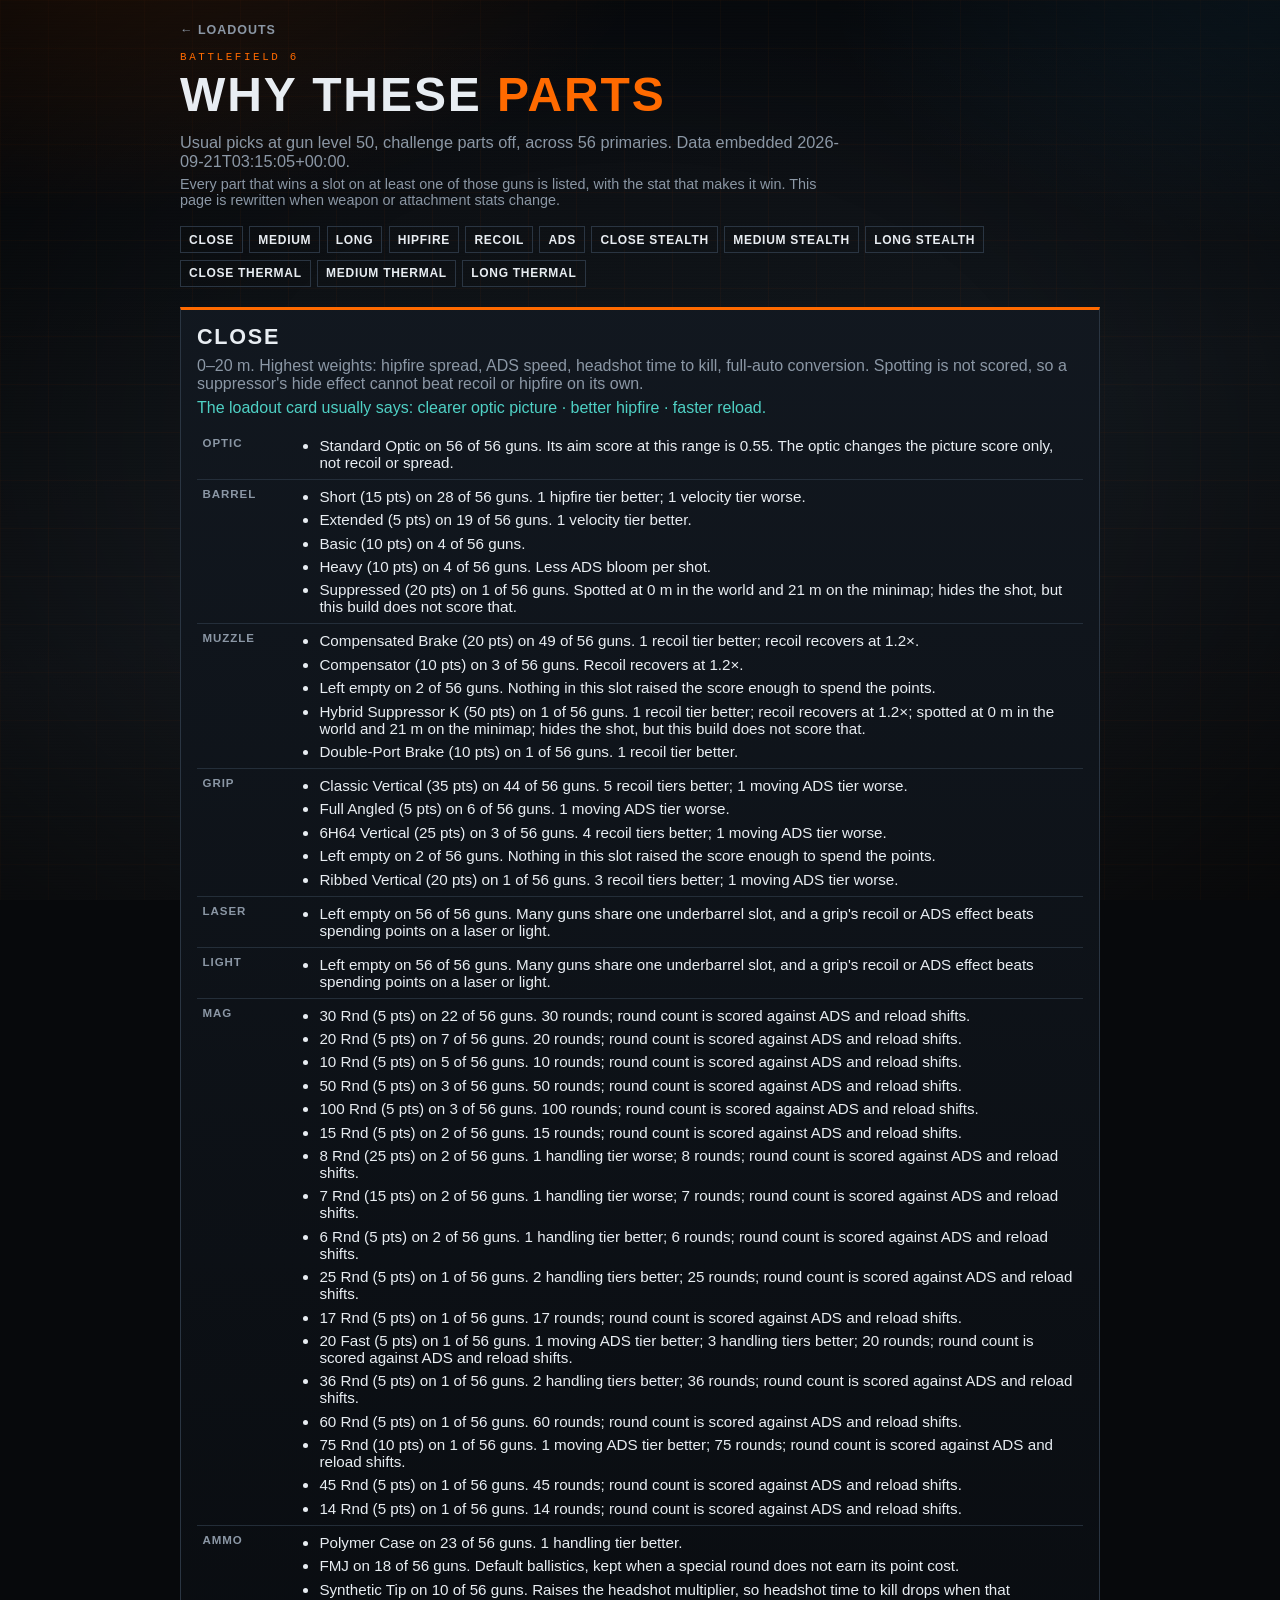
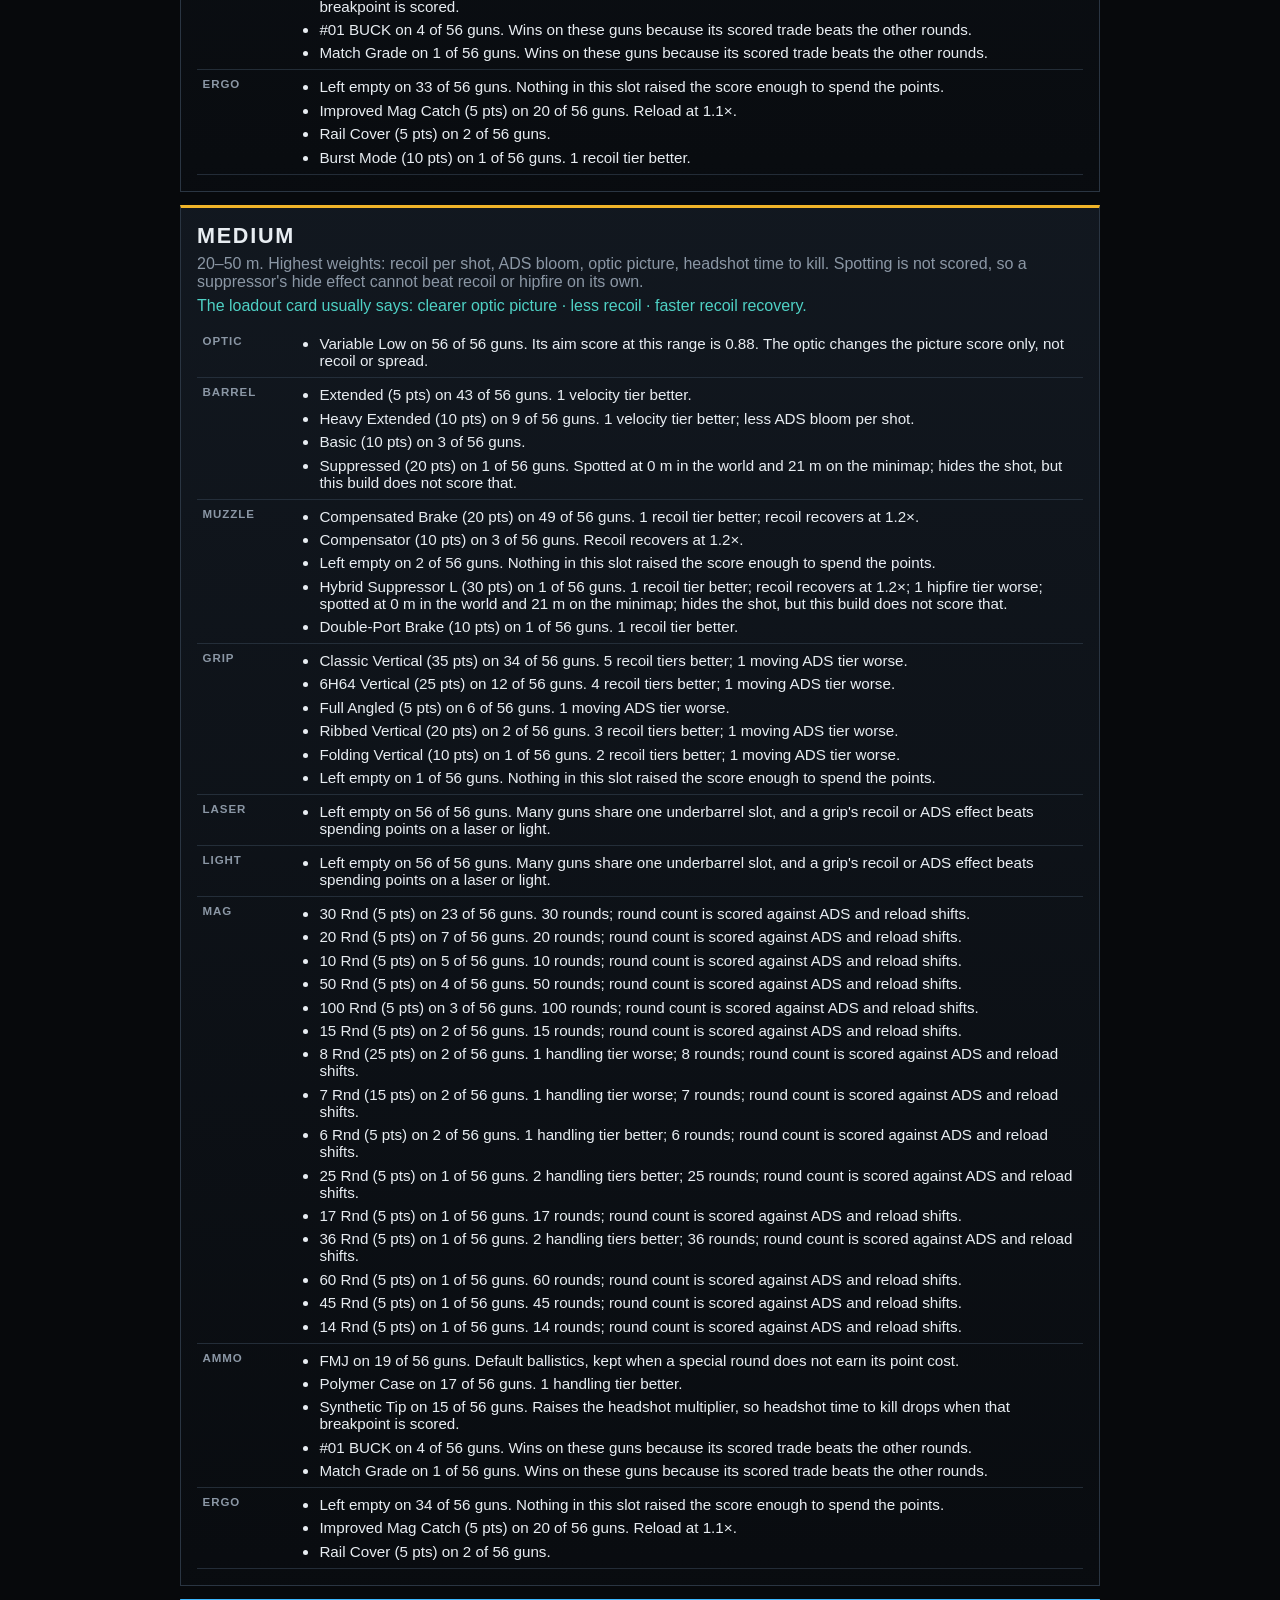
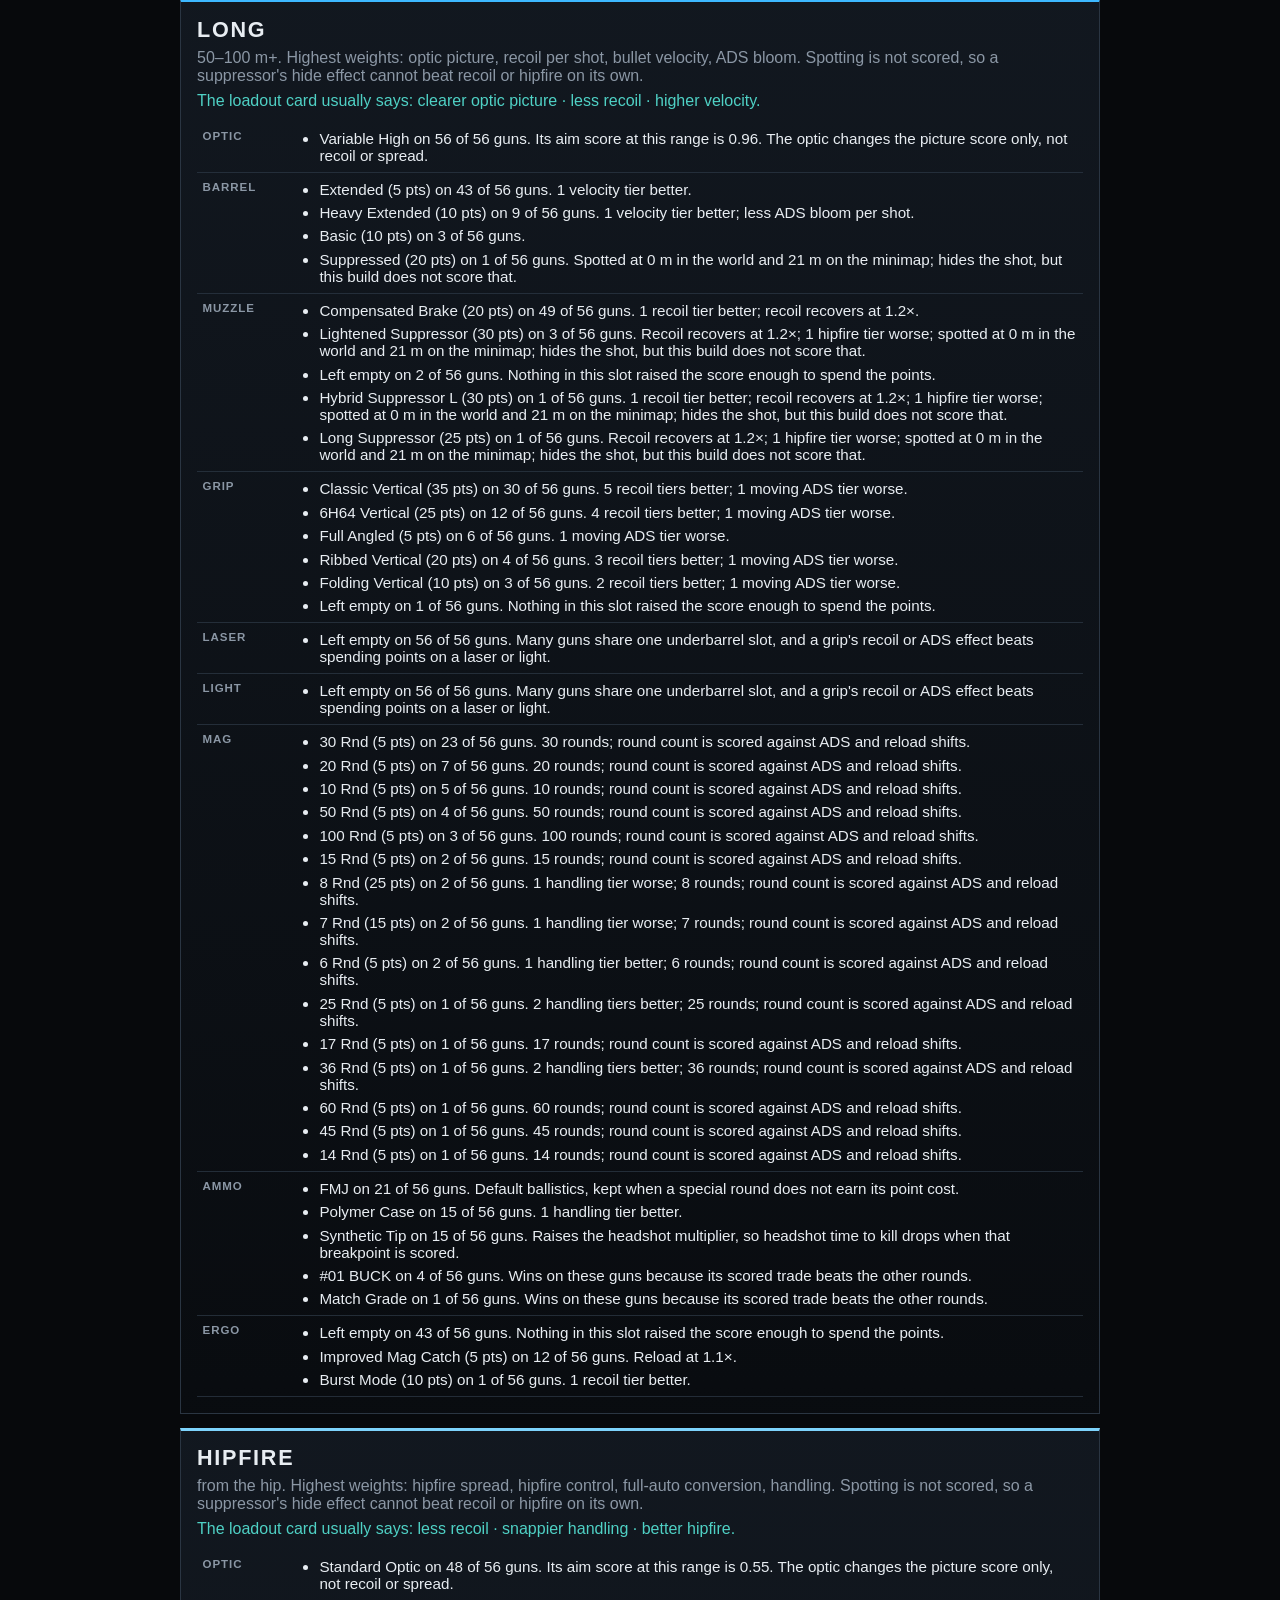
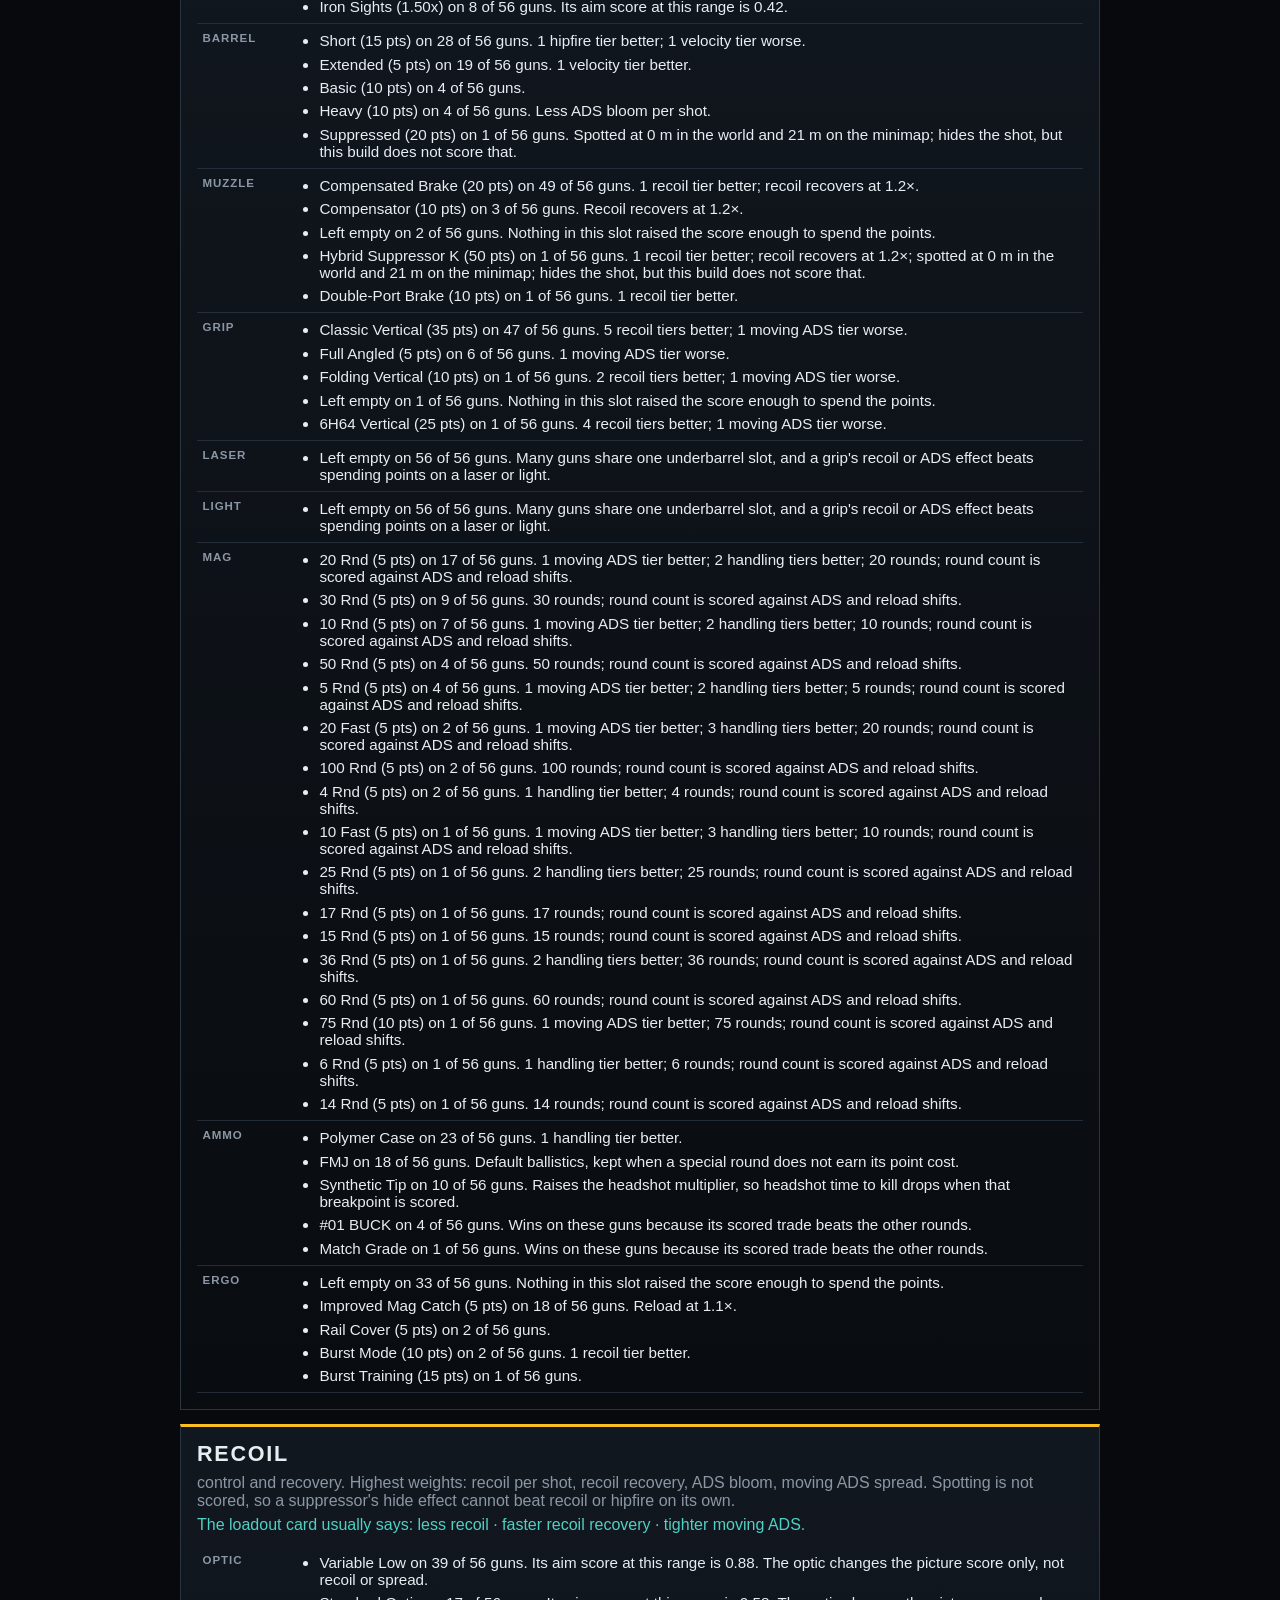
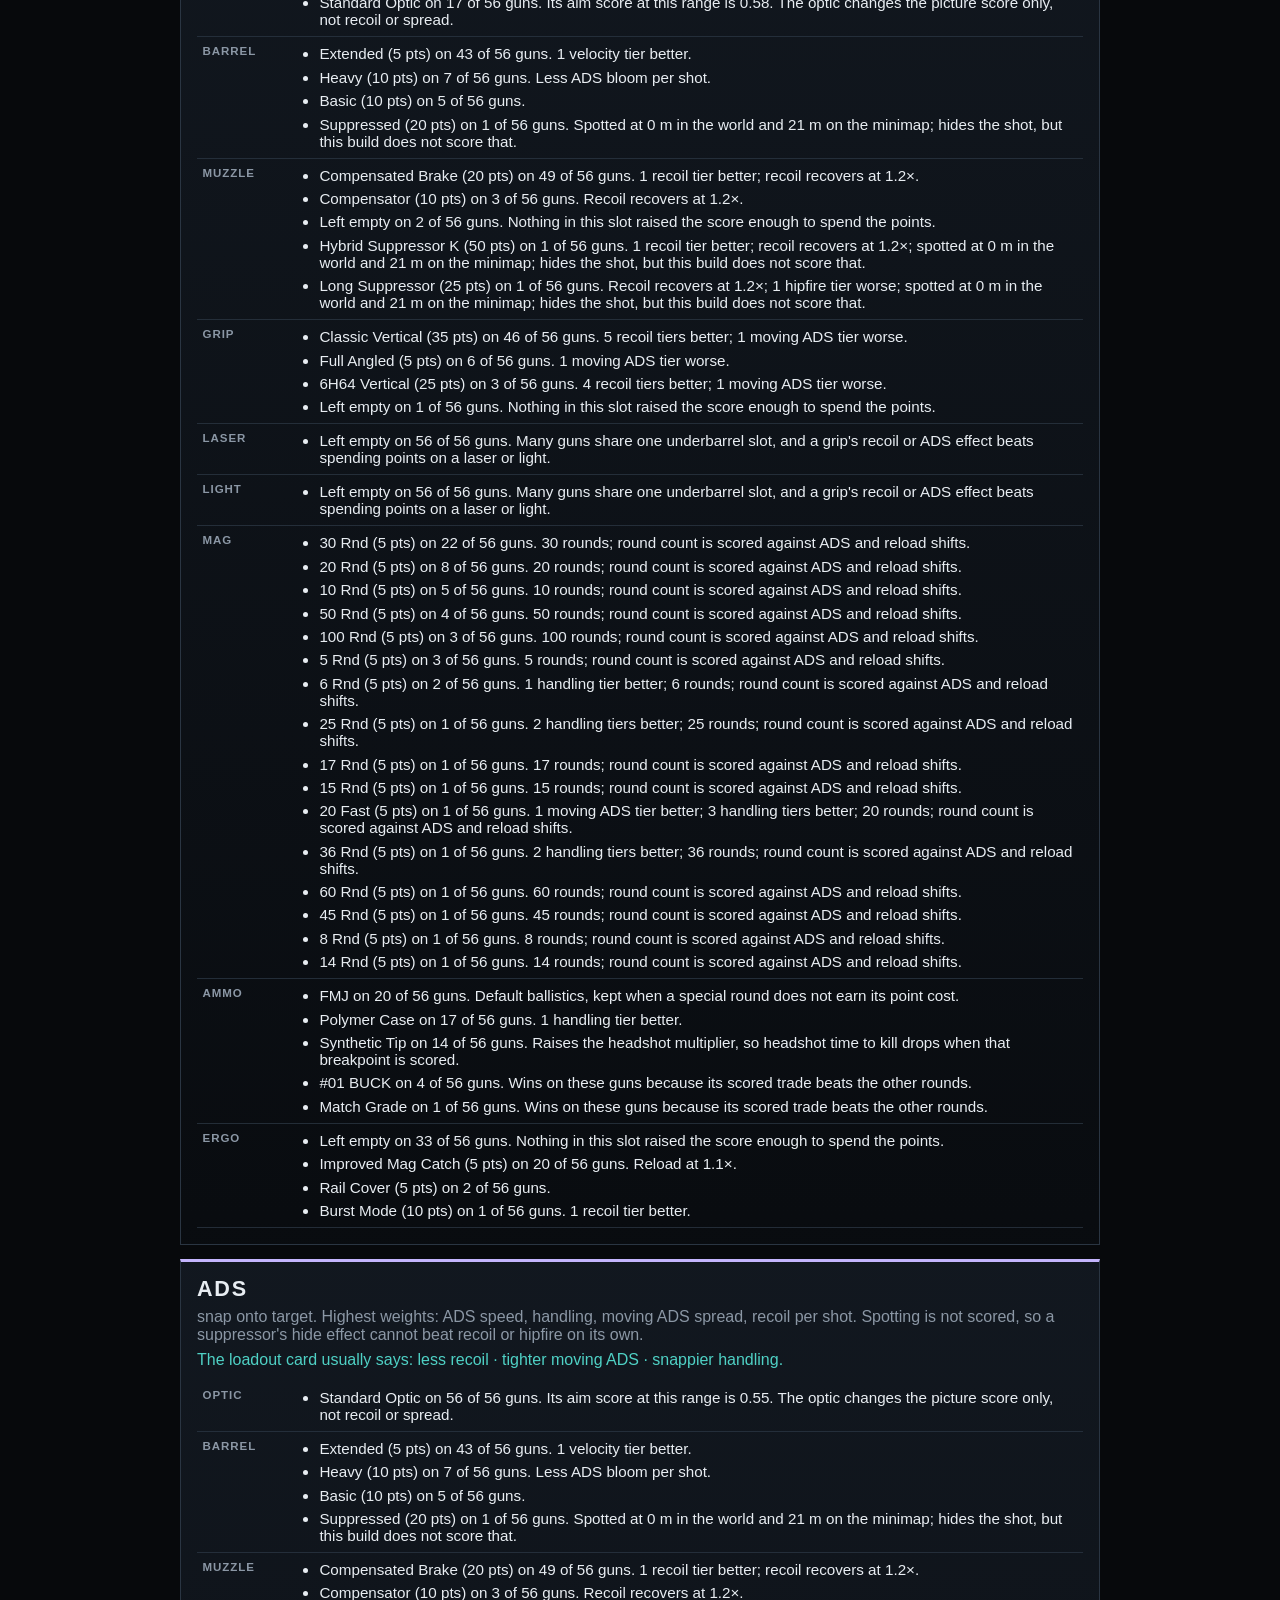
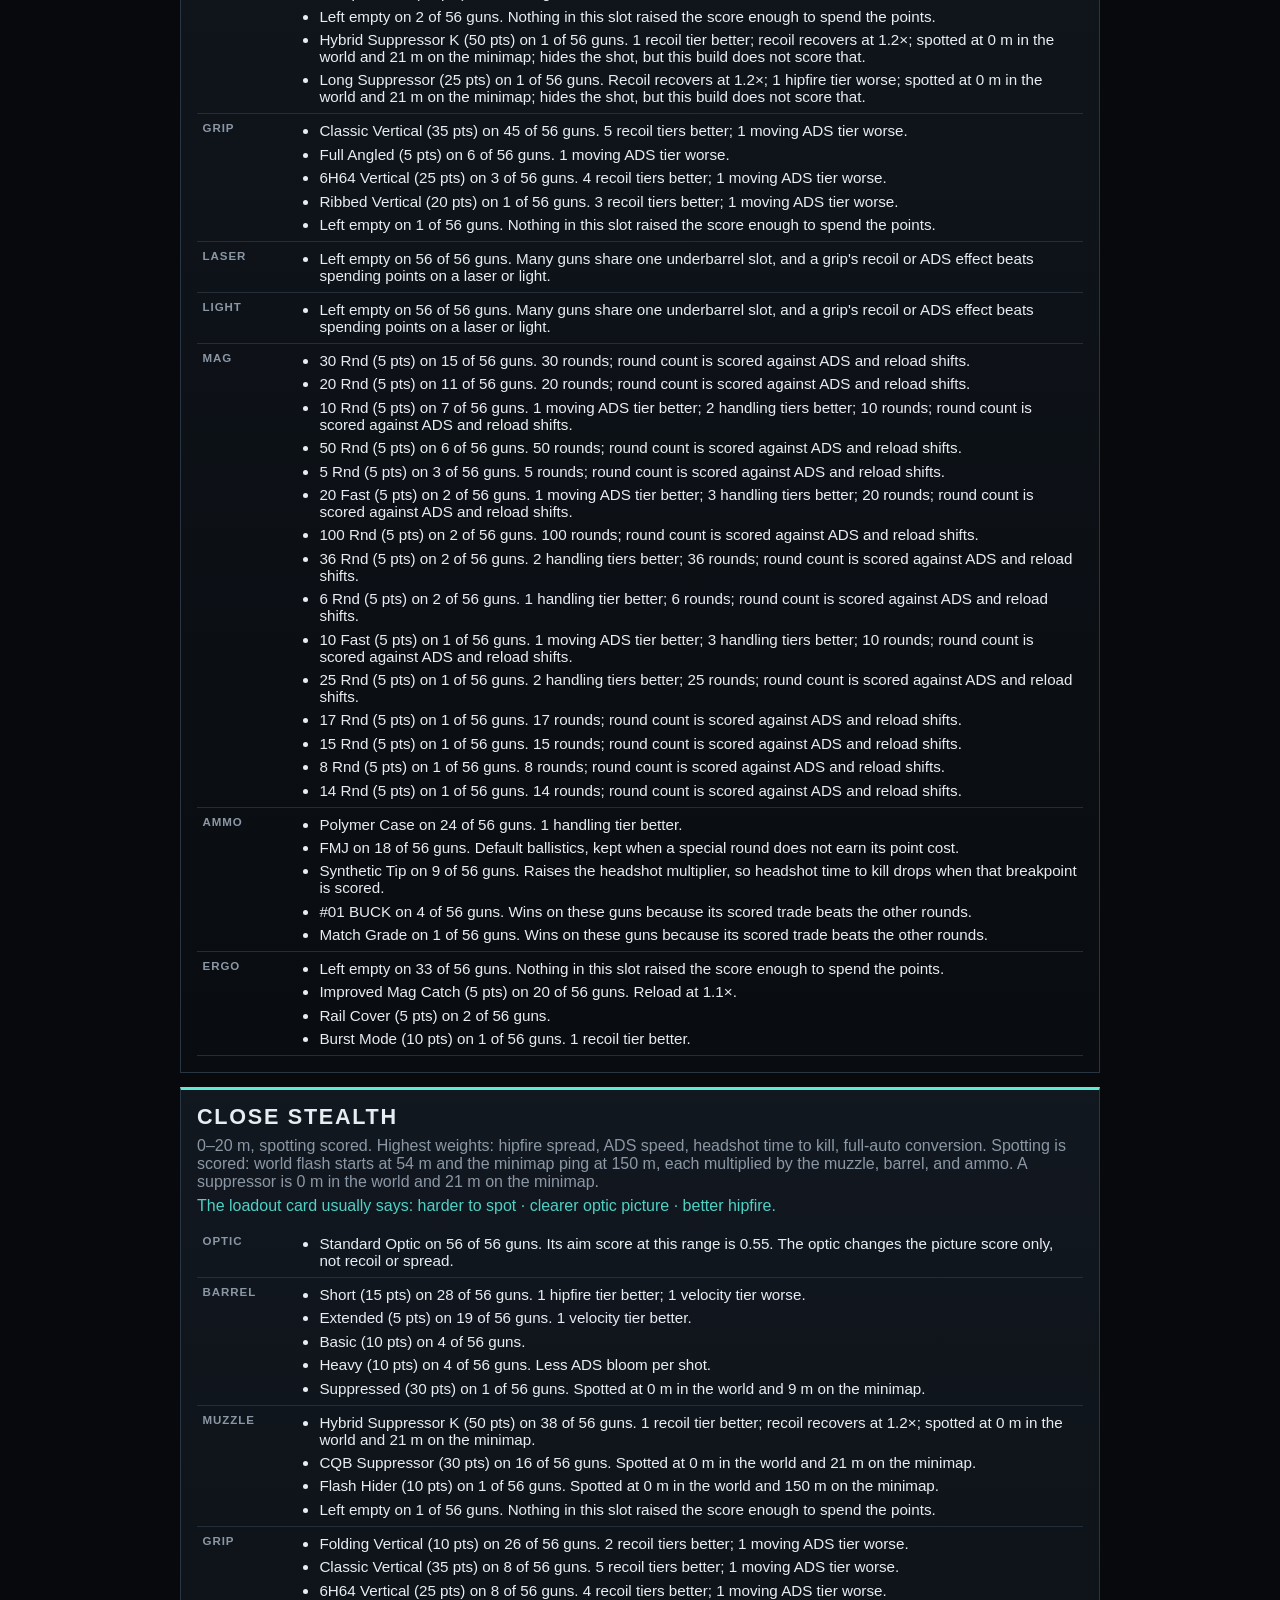
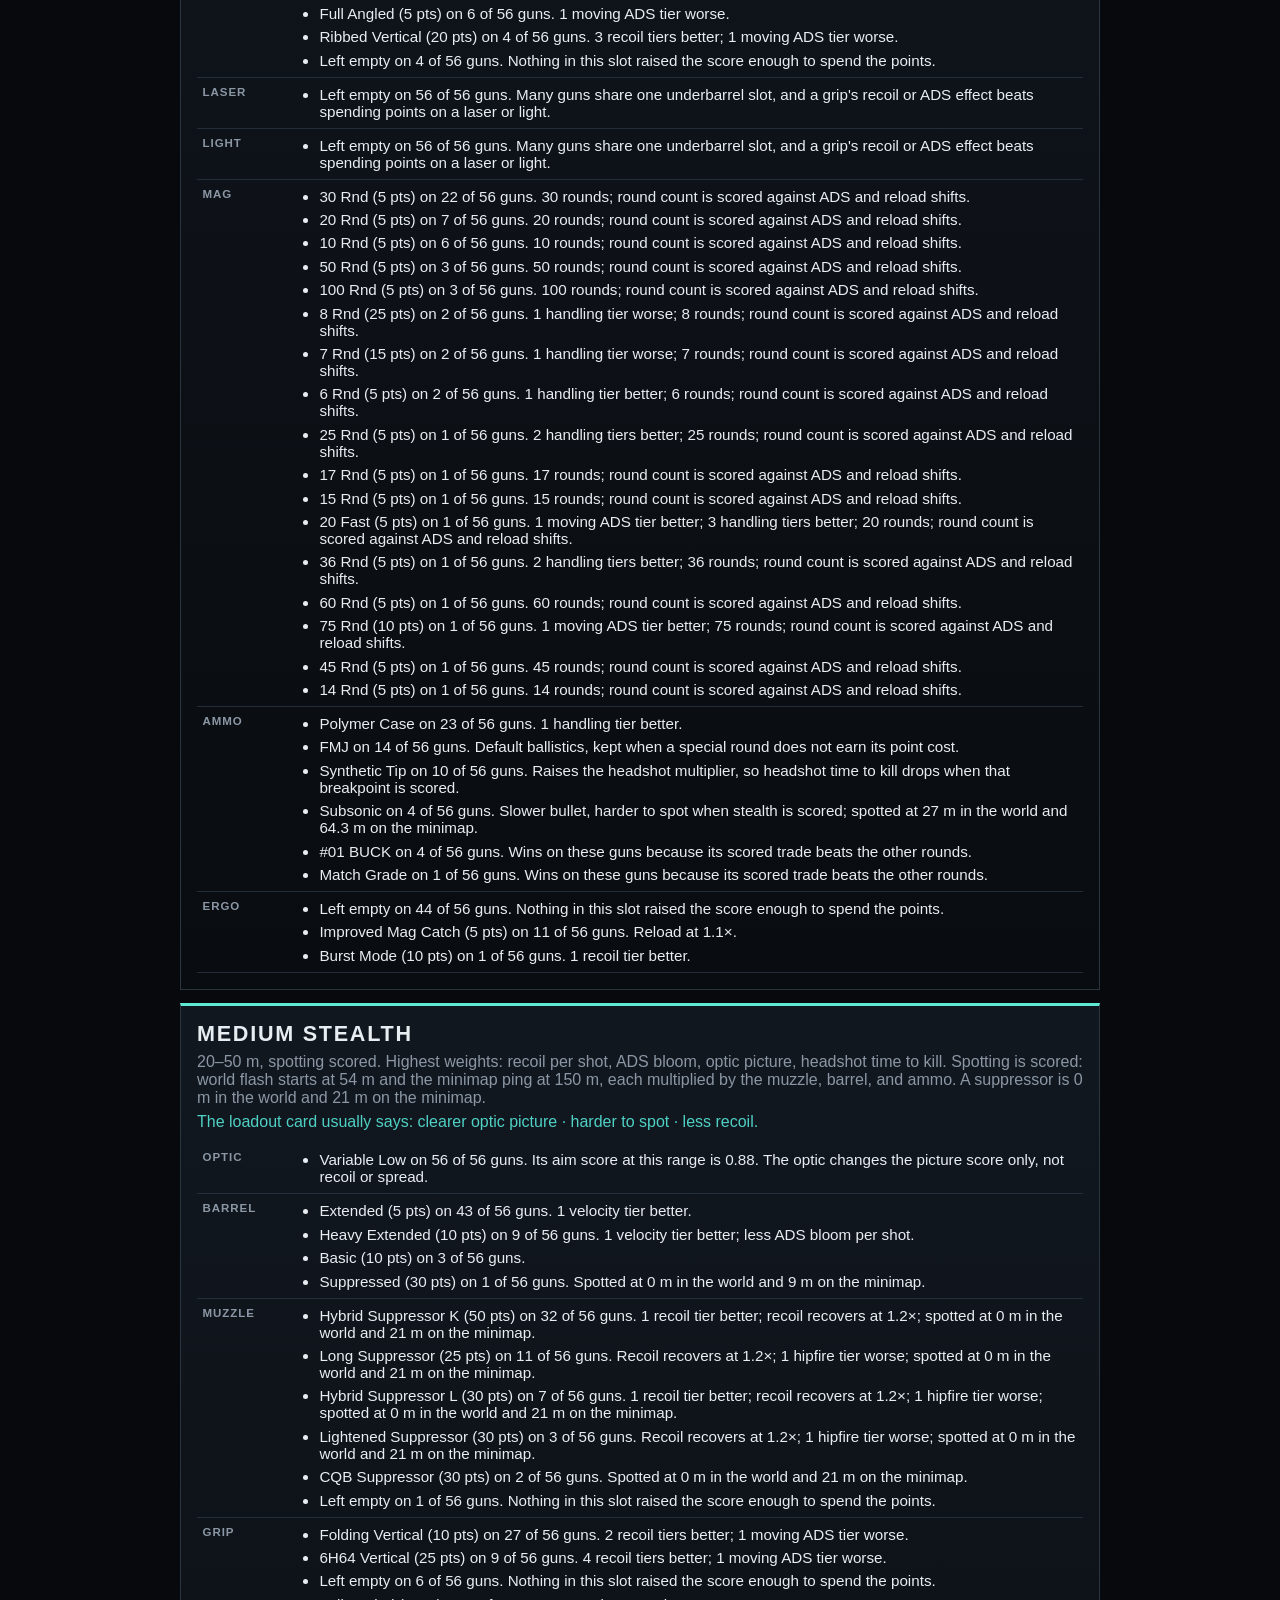
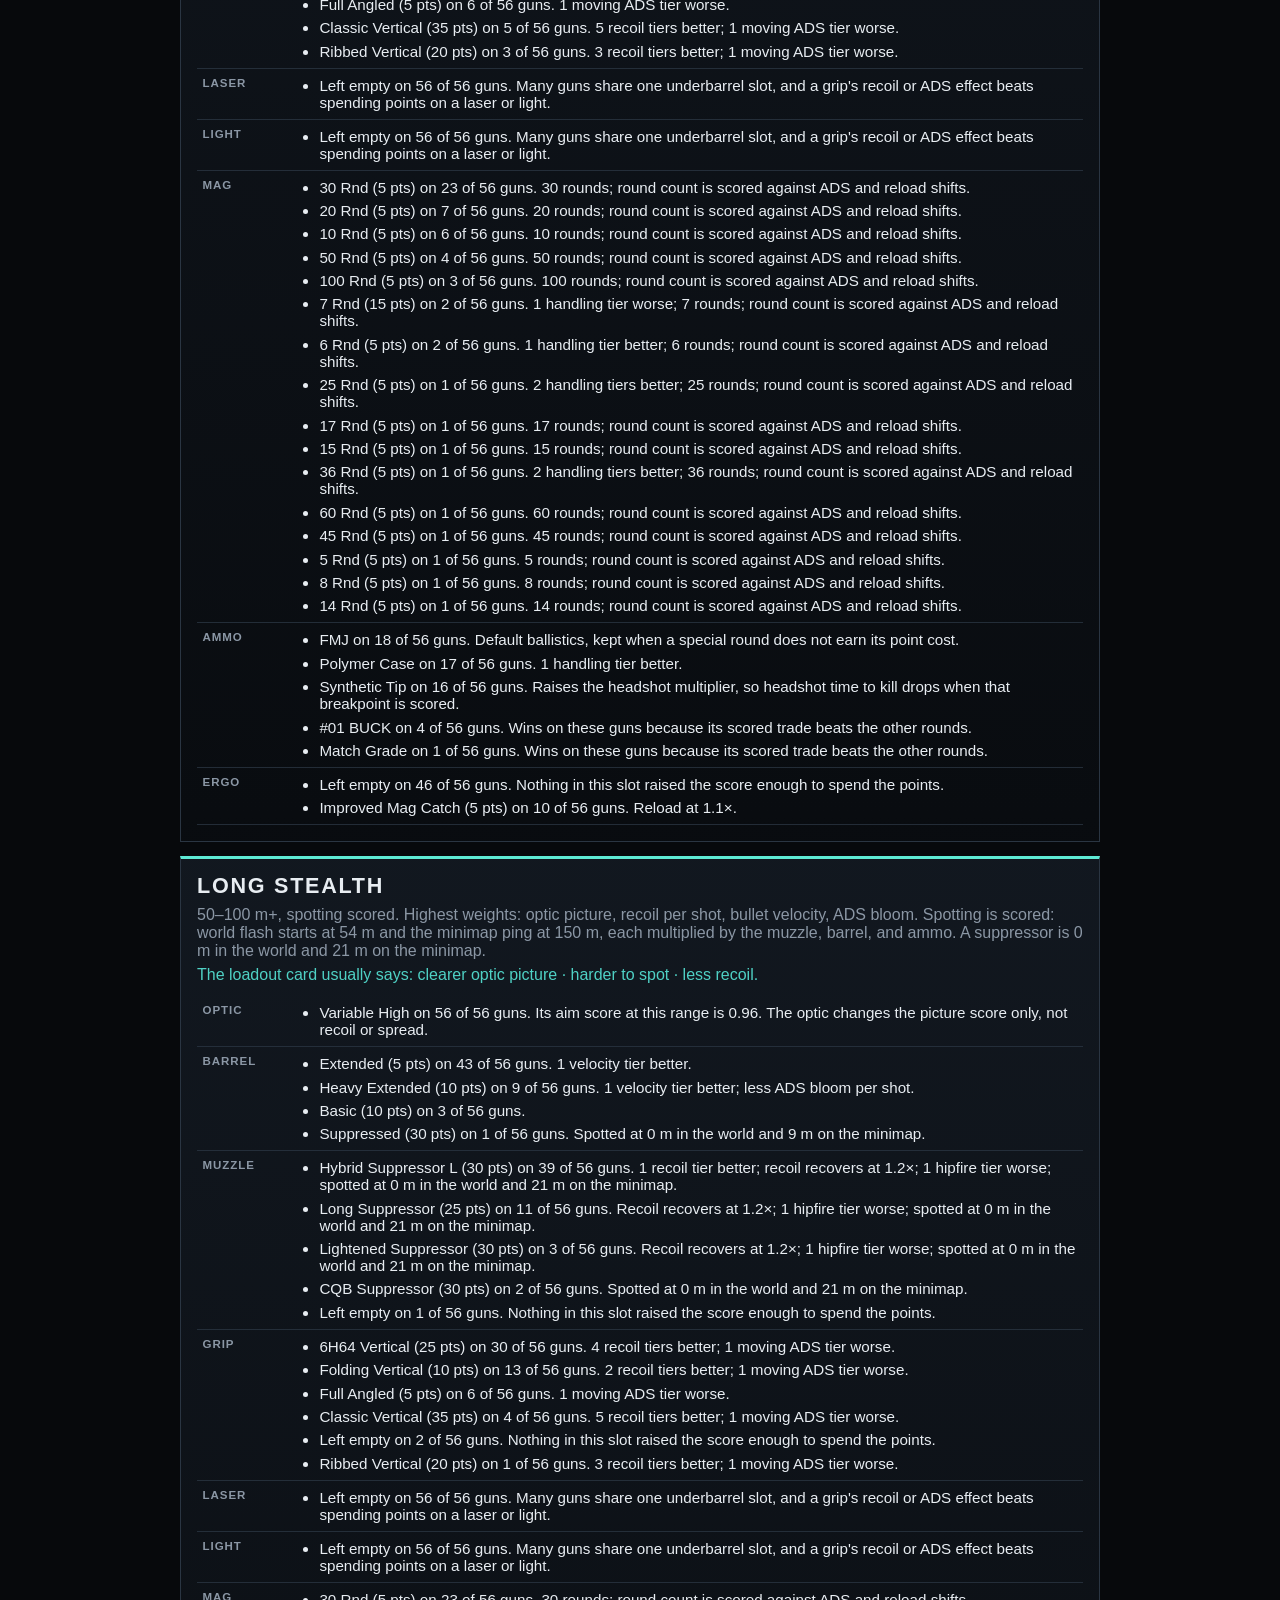
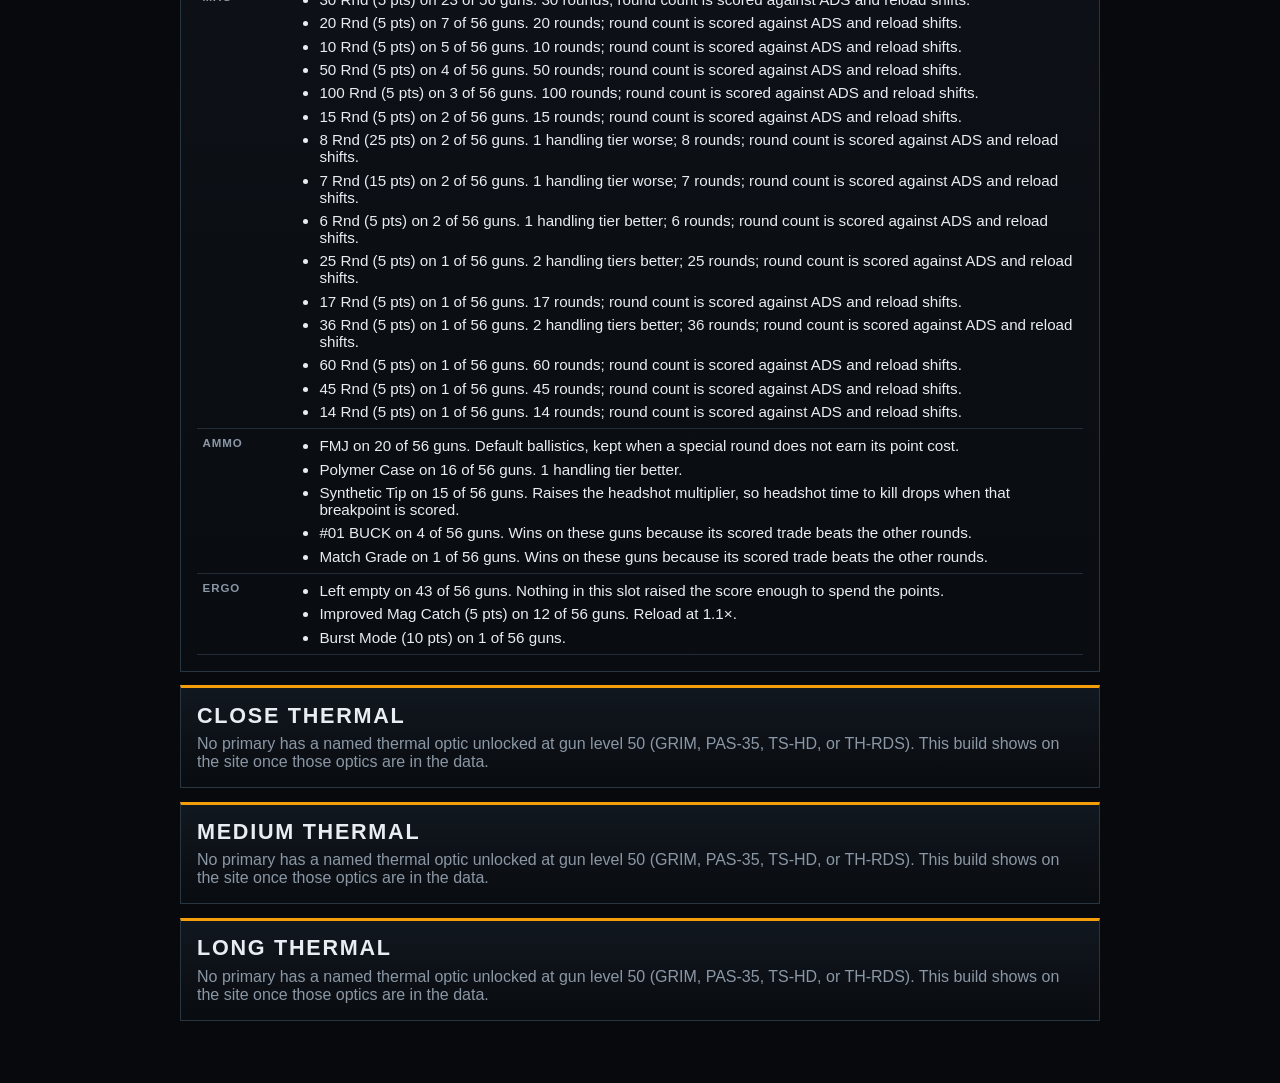
==== commit 9ce4bcf5: "List every winning part on the why page, including Synthetic Tip. A slot used to show only the most " ====
--- a/why.html
+++ b/why.html
@@ -19,7 +19,7 @@
       href="https://fonts.googleapis.com/css2?family=Barlow:ital,wght@0,400;0,500;0,600;0,700;1,400&family=Barlow+Condensed:wght@500;600;700;800&family=IBM+Plex+Mono:wght@400;500;600&display=swap"
       rel="stylesheet"
     />
-    <link rel="stylesheet" href="./css/styles.css?v=20260926c" />
+    <link rel="stylesheet" href="./css/styles.css?v=20260926d" />
   </head>
   <body>
     <div class="fx-scan" aria-hidden="true"></div>
@@ -29,7 +29,7 @@
       <p class="brand">Battlefield 6</p>
       <h1>Why these <span>parts</span></h1>
       <p class="reasons-lead">Usual picks at gun level 50, challenge parts off, across 56 primaries. Data embedded 2026-09-21T03:15:05+00:00.</p>
-      <p class="reasons-note">Each gun on the main page can differ. These are the choices that win most often, and the stats that make them win. This page is rewritten when weapon or attachment stats change.</p>
+      <p class="reasons-note">Every part that wins a slot on at least one of those guns is listed, with the stat that makes it win. This page is rewritten when weapon or attachment stats change.</p>
       <nav class="reasons-nav" aria-label="Builds">
           <a href="#close">Close</a>
           <a href="#mid">Medium</a>
@@ -50,15 +50,15 @@
         <p class="reason-cite">The loadout card usually says: clearer optic picture · better hipfire · faster reload.</p>
         <table>
           <tbody>
-            <tr><th scope="row">Optic</th><td>Standard Optic on 56 of 56 guns. Its aim score at this range is 0.55. The optic changes the picture score only, not recoil or spread.</td></tr>
-            <tr><th scope="row">Barrel</th><td>Short (15 pts) on 28 of 56 guns. 1 hipfire tier better; 1 velocity tier worse. Extended is the next most common (19).</td></tr>
-            <tr><th scope="row">Muzzle</th><td>Compensated Brake (20 pts) on 49 of 56 guns. 1 recoil tier better; recoil recovers at 1.2×.</td></tr>
-            <tr><th scope="row">Grip</th><td>Classic Vertical (35 pts) on 44 of 56 guns. 5 recoil tiers better; 1 moving ADS tier worse.</td></tr>
-            <tr><th scope="row">Laser</th><td>Left empty on 56 of 56 guns. Many guns share one underbarrel slot, and a grip's recoil or ADS effect beats spending points on a laser or light.</td></tr>
-            <tr><th scope="row">Light</th><td>Left empty on 56 of 56 guns. Many guns share one underbarrel slot, and a grip's recoil or ADS effect beats spending points on a laser or light.</td></tr>
-            <tr><th scope="row">Mag</th><td>30 Rnd (5 pts) on 22 of 56 guns. 30 rounds; round count is scored against ADS and reload shifts.</td></tr>
-            <tr><th scope="row">Ammo</th><td>Polymer Case on 23 of 56 guns. 1 handling tier better. FMJ is the next most common (18).</td></tr>
-            <tr><th scope="row">Ergo</th><td>Left empty on 33 of 56 guns. Nothing in this slot raised the score enough to spend the points.</td></tr>
+            <tr><th scope="row">Optic</th><td><ul class="reason-picks"><li>Standard Optic on 56 of 56 guns. Its aim score at this range is 0.55. The optic changes the picture score only, not recoil or spread.</li></ul></td></tr>
+            <tr><th scope="row">Barrel</th><td><ul class="reason-picks"><li>Short (15 pts) on 28 of 56 guns. 1 hipfire tier better; 1 velocity tier worse.</li><li>Extended (5 pts) on 19 of 56 guns. 1 velocity tier better.</li><li>Basic (10 pts) on 4 of 56 guns.</li><li>Heavy (10 pts) on 4 of 56 guns. Less ADS bloom per shot.</li><li>Suppressed (20 pts) on 1 of 56 guns. Spotted at 0 m in the world and 21 m on the minimap; hides the shot, but this build does not score that.</li></ul></td></tr>
+            <tr><th scope="row">Muzzle</th><td><ul class="reason-picks"><li>Compensated Brake (20 pts) on 49 of 56 guns. 1 recoil tier better; recoil recovers at 1.2×.</li><li>Compensator (10 pts) on 3 of 56 guns. Recoil recovers at 1.2×.</li><li>Left empty on 2 of 56 guns. Nothing in this slot raised the score enough to spend the points.</li><li>Hybrid Suppressor K (50 pts) on 1 of 56 guns. 1 recoil tier better; recoil recovers at 1.2×; spotted at 0 m in the world and 21 m on the minimap; hides the shot, but this build does not score that.</li><li>Double-Port Brake (10 pts) on 1 of 56 guns. 1 recoil tier better.</li></ul></td></tr>
+            <tr><th scope="row">Grip</th><td><ul class="reason-picks"><li>Classic Vertical (35 pts) on 44 of 56 guns. 5 recoil tiers better; 1 moving ADS tier worse.</li><li>Full Angled (5 pts) on 6 of 56 guns. 1 moving ADS tier worse.</li><li>6H64 Vertical (25 pts) on 3 of 56 guns. 4 recoil tiers better; 1 moving ADS tier worse.</li><li>Left empty on 2 of 56 guns. Nothing in this slot raised the score enough to spend the points.</li><li>Ribbed Vertical (20 pts) on 1 of 56 guns. 3 recoil tiers better; 1 moving ADS tier worse.</li></ul></td></tr>
+            <tr><th scope="row">Laser</th><td><ul class="reason-picks"><li>Left empty on 56 of 56 guns. Many guns share one underbarrel slot, and a grip's recoil or ADS effect beats spending points on a laser or light.</li></ul></td></tr>
+            <tr><th scope="row">Light</th><td><ul class="reason-picks"><li>Left empty on 56 of 56 guns. Many guns share one underbarrel slot, and a grip's recoil or ADS effect beats spending points on a laser or light.</li></ul></td></tr>
+            <tr><th scope="row">Mag</th><td><ul class="reason-picks"><li>30 Rnd (5 pts) on 22 of 56 guns. 30 rounds; round count is scored against ADS and reload shifts.</li><li>20 Rnd (5 pts) on 7 of 56 guns. 20 rounds; round count is scored against ADS and reload shifts.</li><li>10 Rnd (5 pts) on 5 of 56 guns. 10 rounds; round count is scored against ADS and reload shifts.</li><li>50 Rnd (5 pts) on 3 of 56 guns. 50 rounds; round count is scored against ADS and reload shifts.</li><li>100 Rnd (5 pts) on 3 of 56 guns. 100 rounds; round count is scored against ADS and reload shifts.</li><li>15 Rnd (5 pts) on 2 of 56 guns. 15 rounds; round count is scored against ADS and reload shifts.</li><li>8 Rnd (25 pts) on 2 of 56 guns. 1 handling tier worse; 8 rounds; round count is scored against ADS and reload shifts.</li><li>7 Rnd (15 pts) on 2 of 56 guns. 1 handling tier worse; 7 rounds; round count is scored against ADS and reload shifts.</li><li>6 Rnd (5 pts) on 2 of 56 guns. 1 handling tier better; 6 rounds; round count is scored against ADS and reload shifts.</li><li>25 Rnd (5 pts) on 1 of 56 guns. 2 handling tiers better; 25 rounds; round count is scored against ADS and reload shifts.</li><li>17 Rnd (5 pts) on 1 of 56 guns. 17 rounds; round count is scored against ADS and reload shifts.</li><li>20 Fast (5 pts) on 1 of 56 guns. 1 moving ADS tier better; 3 handling tiers better; 20 rounds; round count is scored against ADS and reload shifts.</li><li>36 Rnd (5 pts) on 1 of 56 guns. 2 handling tiers better; 36 rounds; round count is scored against ADS and reload shifts.</li><li>60 Rnd (5 pts) on 1 of 56 guns. 60 rounds; round count is scored against ADS and reload shifts.</li><li>75 Rnd (10 pts) on 1 of 56 guns. 1 moving ADS tier better; 75 rounds; round count is scored against ADS and reload shifts.</li><li>45 Rnd (5 pts) on 1 of 56 guns. 45 rounds; round count is scored against ADS and reload shifts.</li><li>14 Rnd (5 pts) on 1 of 56 guns. 14 rounds; round count is scored against ADS and reload shifts.</li></ul></td></tr>
+            <tr><th scope="row">Ammo</th><td><ul class="reason-picks"><li>Polymer Case on 23 of 56 guns. 1 handling tier better.</li><li>FMJ on 18 of 56 guns. Default ballistics, kept when a special round does not earn its point cost.</li><li>Synthetic Tip on 10 of 56 guns. Raises the headshot multiplier, so headshot time to kill drops when that breakpoint is scored.</li><li>#01 BUCK on 4 of 56 guns. Wins on these guns because its scored trade beats the other rounds.</li><li>Match Grade on 1 of 56 guns. Wins on these guns because its scored trade beats the other rounds.</li></ul></td></tr>
+            <tr><th scope="row">Ergo</th><td><ul class="reason-picks"><li>Left empty on 33 of 56 guns. Nothing in this slot raised the score enough to spend the points.</li><li>Improved Mag Catch (5 pts) on 20 of 56 guns. Reload at 1.1×.</li><li>Rail Cover (5 pts) on 2 of 56 guns.</li><li>Burst Mode (10 pts) on 1 of 56 guns. 1 recoil tier better.</li></ul></td></tr>
           </tbody>
         </table>
       </article>
@@ -68,15 +68,15 @@
         <p class="reason-cite">The loadout card usually says: clearer optic picture · less recoil · faster recoil recovery.</p>
         <table>
           <tbody>
-            <tr><th scope="row">Optic</th><td>Variable Low on 56 of 56 guns. Its aim score at this range is 0.88. The optic changes the picture score only, not recoil or spread.</td></tr>
-            <tr><th scope="row">Barrel</th><td>Extended (5 pts) on 43 of 56 guns. 1 velocity tier better. Heavy Extended is the next most common (9).</td></tr>
-            <tr><th scope="row">Muzzle</th><td>Compensated Brake (20 pts) on 49 of 56 guns. 1 recoil tier better; recoil recovers at 1.2×.</td></tr>
-            <tr><th scope="row">Grip</th><td>Classic Vertical (35 pts) on 34 of 56 guns. 5 recoil tiers better; 1 moving ADS tier worse. 6H64 Vertical is the next most common (12).</td></tr>
-            <tr><th scope="row">Laser</th><td>Left empty on 56 of 56 guns. Many guns share one underbarrel slot, and a grip's recoil or ADS effect beats spending points on a laser or light.</td></tr>
-            <tr><th scope="row">Light</th><td>Left empty on 56 of 56 guns. Many guns share one underbarrel slot, and a grip's recoil or ADS effect beats spending points on a laser or light.</td></tr>
-            <tr><th scope="row">Mag</th><td>30 Rnd (5 pts) on 23 of 56 guns. 30 rounds; round count is scored against ADS and reload shifts.</td></tr>
-            <tr><th scope="row">Ammo</th><td>FMJ on 19 of 56 guns. Kept when special ammo does not earn its point cost. Polymer Case is the next most common (17).</td></tr>
-            <tr><th scope="row">Ergo</th><td>Left empty on 34 of 56 guns. Nothing in this slot raised the score enough to spend the points.</td></tr>
+            <tr><th scope="row">Optic</th><td><ul class="reason-picks"><li>Variable Low on 56 of 56 guns. Its aim score at this range is 0.88. The optic changes the picture score only, not recoil or spread.</li></ul></td></tr>
+            <tr><th scope="row">Barrel</th><td><ul class="reason-picks"><li>Extended (5 pts) on 43 of 56 guns. 1 velocity tier better.</li><li>Heavy Extended (10 pts) on 9 of 56 guns. 1 velocity tier better; less ADS bloom per shot.</li><li>Basic (10 pts) on 3 of 56 guns.</li><li>Suppressed (20 pts) on 1 of 56 guns. Spotted at 0 m in the world and 21 m on the minimap; hides the shot, but this build does not score that.</li></ul></td></tr>
+            <tr><th scope="row">Muzzle</th><td><ul class="reason-picks"><li>Compensated Brake (20 pts) on 49 of 56 guns. 1 recoil tier better; recoil recovers at 1.2×.</li><li>Compensator (10 pts) on 3 of 56 guns. Recoil recovers at 1.2×.</li><li>Left empty on 2 of 56 guns. Nothing in this slot raised the score enough to spend the points.</li><li>Hybrid Suppressor L (30 pts) on 1 of 56 guns. 1 recoil tier better; recoil recovers at 1.2×; 1 hipfire tier worse; spotted at 0 m in the world and 21 m on the minimap; hides the shot, but this build does not score that.</li><li>Double-Port Brake (10 pts) on 1 of 56 guns. 1 recoil tier better.</li></ul></td></tr>
+            <tr><th scope="row">Grip</th><td><ul class="reason-picks"><li>Classic Vertical (35 pts) on 34 of 56 guns. 5 recoil tiers better; 1 moving ADS tier worse.</li><li>6H64 Vertical (25 pts) on 12 of 56 guns. 4 recoil tiers better; 1 moving ADS tier worse.</li><li>Full Angled (5 pts) on 6 of 56 guns. 1 moving ADS tier worse.</li><li>Ribbed Vertical (20 pts) on 2 of 56 guns. 3 recoil tiers better; 1 moving ADS tier worse.</li><li>Folding Vertical (10 pts) on 1 of 56 guns. 2 recoil tiers better; 1 moving ADS tier worse.</li><li>Left empty on 1 of 56 guns. Nothing in this slot raised the score enough to spend the points.</li></ul></td></tr>
+            <tr><th scope="row">Laser</th><td><ul class="reason-picks"><li>Left empty on 56 of 56 guns. Many guns share one underbarrel slot, and a grip's recoil or ADS effect beats spending points on a laser or light.</li></ul></td></tr>
+            <tr><th scope="row">Light</th><td><ul class="reason-picks"><li>Left empty on 56 of 56 guns. Many guns share one underbarrel slot, and a grip's recoil or ADS effect beats spending points on a laser or light.</li></ul></td></tr>
+            <tr><th scope="row">Mag</th><td><ul class="reason-picks"><li>30 Rnd (5 pts) on 23 of 56 guns. 30 rounds; round count is scored against ADS and reload shifts.</li><li>20 Rnd (5 pts) on 7 of 56 guns. 20 rounds; round count is scored against ADS and reload shifts.</li><li>10 Rnd (5 pts) on 5 of 56 guns. 10 rounds; round count is scored against ADS and reload shifts.</li><li>50 Rnd (5 pts) on 4 of 56 guns. 50 rounds; round count is scored against ADS and reload shifts.</li><li>100 Rnd (5 pts) on 3 of 56 guns. 100 rounds; round count is scored against ADS and reload shifts.</li><li>15 Rnd (5 pts) on 2 of 56 guns. 15 rounds; round count is scored against ADS and reload shifts.</li><li>8 Rnd (25 pts) on 2 of 56 guns. 1 handling tier worse; 8 rounds; round count is scored against ADS and reload shifts.</li><li>7 Rnd (15 pts) on 2 of 56 guns. 1 handling tier worse; 7 rounds; round count is scored against ADS and reload shifts.</li><li>6 Rnd (5 pts) on 2 of 56 guns. 1 handling tier better; 6 rounds; round count is scored against ADS and reload shifts.</li><li>25 Rnd (5 pts) on 1 of 56 guns. 2 handling tiers better; 25 rounds; round count is scored against ADS and reload shifts.</li><li>17 Rnd (5 pts) on 1 of 56 guns. 17 rounds; round count is scored against ADS and reload shifts.</li><li>36 Rnd (5 pts) on 1 of 56 guns. 2 handling tiers better; 36 rounds; round count is scored against ADS and reload shifts.</li><li>60 Rnd (5 pts) on 1 of 56 guns. 60 rounds; round count is scored against ADS and reload shifts.</li><li>45 Rnd (5 pts) on 1 of 56 guns. 45 rounds; round count is scored against ADS and reload shifts.</li><li>14 Rnd (5 pts) on 1 of 56 guns. 14 rounds; round count is scored against ADS and reload shifts.</li></ul></td></tr>
+            <tr><th scope="row">Ammo</th><td><ul class="reason-picks"><li>FMJ on 19 of 56 guns. Default ballistics, kept when a special round does not earn its point cost.</li><li>Polymer Case on 17 of 56 guns. 1 handling tier better.</li><li>Synthetic Tip on 15 of 56 guns. Raises the headshot multiplier, so headshot time to kill drops when that breakpoint is scored.</li><li>#01 BUCK on 4 of 56 guns. Wins on these guns because its scored trade beats the other rounds.</li><li>Match Grade on 1 of 56 guns. Wins on these guns because its scored trade beats the other rounds.</li></ul></td></tr>
+            <tr><th scope="row">Ergo</th><td><ul class="reason-picks"><li>Left empty on 34 of 56 guns. Nothing in this slot raised the score enough to spend the points.</li><li>Improved Mag Catch (5 pts) on 20 of 56 guns. Reload at 1.1×.</li><li>Rail Cover (5 pts) on 2 of 56 guns.</li></ul></td></tr>
           </tbody>
         </table>
       </article>
@@ -86,15 +86,15 @@
         <p class="reason-cite">The loadout card usually says: clearer optic picture · less recoil · higher velocity.</p>
         <table>
           <tbody>
-            <tr><th scope="row">Optic</th><td>Variable High on 56 of 56 guns. Its aim score at this range is 0.96. The optic changes the picture score only, not recoil or spread.</td></tr>
-            <tr><th scope="row">Barrel</th><td>Extended (5 pts) on 43 of 56 guns. 1 velocity tier better. Heavy Extended is the next most common (9).</td></tr>
-            <tr><th scope="row">Muzzle</th><td>Compensated Brake (20 pts) on 49 of 56 guns. 1 recoil tier better; recoil recovers at 1.2×.</td></tr>
-            <tr><th scope="row">Grip</th><td>Classic Vertical (35 pts) on 30 of 56 guns. 5 recoil tiers better; 1 moving ADS tier worse. 6H64 Vertical is the next most common (12).</td></tr>
-            <tr><th scope="row">Laser</th><td>Left empty on 56 of 56 guns. Many guns share one underbarrel slot, and a grip's recoil or ADS effect beats spending points on a laser or light.</td></tr>
-            <tr><th scope="row">Light</th><td>Left empty on 56 of 56 guns. Many guns share one underbarrel slot, and a grip's recoil or ADS effect beats spending points on a laser or light.</td></tr>
-            <tr><th scope="row">Mag</th><td>30 Rnd (5 pts) on 23 of 56 guns. 30 rounds; round count is scored against ADS and reload shifts.</td></tr>
-            <tr><th scope="row">Ammo</th><td>FMJ on 21 of 56 guns. Kept when special ammo does not earn its point cost. Polymer Case is the next most common (15).</td></tr>
-            <tr><th scope="row">Ergo</th><td>Left empty on 43 of 56 guns. Nothing in this slot raised the score enough to spend the points.</td></tr>
+            <tr><th scope="row">Optic</th><td><ul class="reason-picks"><li>Variable High on 56 of 56 guns. Its aim score at this range is 0.96. The optic changes the picture score only, not recoil or spread.</li></ul></td></tr>
+            <tr><th scope="row">Barrel</th><td><ul class="reason-picks"><li>Extended (5 pts) on 43 of 56 guns. 1 velocity tier better.</li><li>Heavy Extended (10 pts) on 9 of 56 guns. 1 velocity tier better; less ADS bloom per shot.</li><li>Basic (10 pts) on 3 of 56 guns.</li><li>Suppressed (20 pts) on 1 of 56 guns. Spotted at 0 m in the world and 21 m on the minimap; hides the shot, but this build does not score that.</li></ul></td></tr>
+            <tr><th scope="row">Muzzle</th><td><ul class="reason-picks"><li>Compensated Brake (20 pts) on 49 of 56 guns. 1 recoil tier better; recoil recovers at 1.2×.</li><li>Lightened Suppressor (30 pts) on 3 of 56 guns. Recoil recovers at 1.2×; 1 hipfire tier worse; spotted at 0 m in the world and 21 m on the minimap; hides the shot, but this build does not score that.</li><li>Left empty on 2 of 56 guns. Nothing in this slot raised the score enough to spend the points.</li><li>Hybrid Suppressor L (30 pts) on 1 of 56 guns. 1 recoil tier better; recoil recovers at 1.2×; 1 hipfire tier worse; spotted at 0 m in the world and 21 m on the minimap; hides the shot, but this build does not score that.</li><li>Long Suppressor (25 pts) on 1 of 56 guns. Recoil recovers at 1.2×; 1 hipfire tier worse; spotted at 0 m in the world and 21 m on the minimap; hides the shot, but this build does not score that.</li></ul></td></tr>
+            <tr><th scope="row">Grip</th><td><ul class="reason-picks"><li>Classic Vertical (35 pts) on 30 of 56 guns. 5 recoil tiers better; 1 moving ADS tier worse.</li><li>6H64 Vertical (25 pts) on 12 of 56 guns. 4 recoil tiers better; 1 moving ADS tier worse.</li><li>Full Angled (5 pts) on 6 of 56 guns. 1 moving ADS tier worse.</li><li>Ribbed Vertical (20 pts) on 4 of 56 guns. 3 recoil tiers better; 1 moving ADS tier worse.</li><li>Folding Vertical (10 pts) on 3 of 56 guns. 2 recoil tiers better; 1 moving ADS tier worse.</li><li>Left empty on 1 of 56 guns. Nothing in this slot raised the score enough to spend the points.</li></ul></td></tr>
+            <tr><th scope="row">Laser</th><td><ul class="reason-picks"><li>Left empty on 56 of 56 guns. Many guns share one underbarrel slot, and a grip's recoil or ADS effect beats spending points on a laser or light.</li></ul></td></tr>
+            <tr><th scope="row">Light</th><td><ul class="reason-picks"><li>Left empty on 56 of 56 guns. Many guns share one underbarrel slot, and a grip's recoil or ADS effect beats spending points on a laser or light.</li></ul></td></tr>
+            <tr><th scope="row">Mag</th><td><ul class="reason-picks"><li>30 Rnd (5 pts) on 23 of 56 guns. 30 rounds; round count is scored against ADS and reload shifts.</li><li>20 Rnd (5 pts) on 7 of 56 guns. 20 rounds; round count is scored against ADS and reload shifts.</li><li>10 Rnd (5 pts) on 5 of 56 guns. 10 rounds; round count is scored against ADS and reload shifts.</li><li>50 Rnd (5 pts) on 4 of 56 guns. 50 rounds; round count is scored against ADS and reload shifts.</li><li>100 Rnd (5 pts) on 3 of 56 guns. 100 rounds; round count is scored against ADS and reload shifts.</li><li>15 Rnd (5 pts) on 2 of 56 guns. 15 rounds; round count is scored against ADS and reload shifts.</li><li>8 Rnd (25 pts) on 2 of 56 guns. 1 handling tier worse; 8 rounds; round count is scored against ADS and reload shifts.</li><li>7 Rnd (15 pts) on 2 of 56 guns. 1 handling tier worse; 7 rounds; round count is scored against ADS and reload shifts.</li><li>6 Rnd (5 pts) on 2 of 56 guns. 1 handling tier better; 6 rounds; round count is scored against ADS and reload shifts.</li><li>25 Rnd (5 pts) on 1 of 56 guns. 2 handling tiers better; 25 rounds; round count is scored against ADS and reload shifts.</li><li>17 Rnd (5 pts) on 1 of 56 guns. 17 rounds; round count is scored against ADS and reload shifts.</li><li>36 Rnd (5 pts) on 1 of 56 guns. 2 handling tiers better; 36 rounds; round count is scored against ADS and reload shifts.</li><li>60 Rnd (5 pts) on 1 of 56 guns. 60 rounds; round count is scored against ADS and reload shifts.</li><li>45 Rnd (5 pts) on 1 of 56 guns. 45 rounds; round count is scored against ADS and reload shifts.</li><li>14 Rnd (5 pts) on 1 of 56 guns. 14 rounds; round count is scored against ADS and reload shifts.</li></ul></td></tr>
+            <tr><th scope="row">Ammo</th><td><ul class="reason-picks"><li>FMJ on 21 of 56 guns. Default ballistics, kept when a special round does not earn its point cost.</li><li>Polymer Case on 15 of 56 guns. 1 handling tier better.</li><li>Synthetic Tip on 15 of 56 guns. Raises the headshot multiplier, so headshot time to kill drops when that breakpoint is scored.</li><li>#01 BUCK on 4 of 56 guns. Wins on these guns because its scored trade beats the other rounds.</li><li>Match Grade on 1 of 56 guns. Wins on these guns because its scored trade beats the other rounds.</li></ul></td></tr>
+            <tr><th scope="row">Ergo</th><td><ul class="reason-picks"><li>Left empty on 43 of 56 guns. Nothing in this slot raised the score enough to spend the points.</li><li>Improved Mag Catch (5 pts) on 12 of 56 guns. Reload at 1.1×.</li><li>Burst Mode (10 pts) on 1 of 56 guns. 1 recoil tier better.</li></ul></td></tr>
           </tbody>
         </table>
       </article>
@@ -104,15 +104,15 @@
         <p class="reason-cite">The loadout card usually says: less recoil · snappier handling · better hipfire.</p>
         <table>
           <tbody>
-            <tr><th scope="row">Optic</th><td>Standard Optic on 48 of 56 guns. Iron Sights (1.50x) is the next most common (8). Its aim score at this range is 0.55. The optic changes the picture score only, not recoil or spread.</td></tr>
-            <tr><th scope="row">Barrel</th><td>Short (15 pts) on 28 of 56 guns. 1 hipfire tier better; 1 velocity tier worse. Extended is the next most common (19).</td></tr>
-            <tr><th scope="row">Muzzle</th><td>Compensated Brake (20 pts) on 49 of 56 guns. 1 recoil tier better; recoil recovers at 1.2×.</td></tr>
-            <tr><th scope="row">Grip</th><td>Classic Vertical (35 pts) on 47 of 56 guns. 5 recoil tiers better; 1 moving ADS tier worse.</td></tr>
-            <tr><th scope="row">Laser</th><td>Left empty on 56 of 56 guns. Many guns share one underbarrel slot, and a grip's recoil or ADS effect beats spending points on a laser or light.</td></tr>
-            <tr><th scope="row">Light</th><td>Left empty on 56 of 56 guns. Many guns share one underbarrel slot, and a grip's recoil or ADS effect beats spending points on a laser or light.</td></tr>
-            <tr><th scope="row">Mag</th><td>20 Rnd (5 pts) on 17 of 56 guns. 1 moving ADS tier better; 2 handling tiers better; 20 rounds; round count is scored against ADS and reload shifts. 30 Rnd is the next most common (9).</td></tr>
-            <tr><th scope="row">Ammo</th><td>Polymer Case on 23 of 56 guns. 1 handling tier better. FMJ is the next most common (18).</td></tr>
-            <tr><th scope="row">Ergo</th><td>Left empty on 33 of 56 guns. Nothing in this slot raised the score enough to spend the points.</td></tr>
+            <tr><th scope="row">Optic</th><td><ul class="reason-picks"><li>Standard Optic on 48 of 56 guns. Its aim score at this range is 0.55. The optic changes the picture score only, not recoil or spread.</li><li>Iron Sights (1.50x) on 8 of 56 guns. Its aim score at this range is 0.42.</li></ul></td></tr>
+            <tr><th scope="row">Barrel</th><td><ul class="reason-picks"><li>Short (15 pts) on 28 of 56 guns. 1 hipfire tier better; 1 velocity tier worse.</li><li>Extended (5 pts) on 19 of 56 guns. 1 velocity tier better.</li><li>Basic (10 pts) on 4 of 56 guns.</li><li>Heavy (10 pts) on 4 of 56 guns. Less ADS bloom per shot.</li><li>Suppressed (20 pts) on 1 of 56 guns. Spotted at 0 m in the world and 21 m on the minimap; hides the shot, but this build does not score that.</li></ul></td></tr>
+            <tr><th scope="row">Muzzle</th><td><ul class="reason-picks"><li>Compensated Brake (20 pts) on 49 of 56 guns. 1 recoil tier better; recoil recovers at 1.2×.</li><li>Compensator (10 pts) on 3 of 56 guns. Recoil recovers at 1.2×.</li><li>Left empty on 2 of 56 guns. Nothing in this slot raised the score enough to spend the points.</li><li>Hybrid Suppressor K (50 pts) on 1 of 56 guns. 1 recoil tier better; recoil recovers at 1.2×; spotted at 0 m in the world and 21 m on the minimap; hides the shot, but this build does not score that.</li><li>Double-Port Brake (10 pts) on 1 of 56 guns. 1 recoil tier better.</li></ul></td></tr>
+            <tr><th scope="row">Grip</th><td><ul class="reason-picks"><li>Classic Vertical (35 pts) on 47 of 56 guns. 5 recoil tiers better; 1 moving ADS tier worse.</li><li>Full Angled (5 pts) on 6 of 56 guns. 1 moving ADS tier worse.</li><li>Folding Vertical (10 pts) on 1 of 56 guns. 2 recoil tiers better; 1 moving ADS tier worse.</li><li>Left empty on 1 of 56 guns. Nothing in this slot raised the score enough to spend the points.</li><li>6H64 Vertical (25 pts) on 1 of 56 guns. 4 recoil tiers better; 1 moving ADS tier worse.</li></ul></td></tr>
+            <tr><th scope="row">Laser</th><td><ul class="reason-picks"><li>Left empty on 56 of 56 guns. Many guns share one underbarrel slot, and a grip's recoil or ADS effect beats spending points on a laser or light.</li></ul></td></tr>
+            <tr><th scope="row">Light</th><td><ul class="reason-picks"><li>Left empty on 56 of 56 guns. Many guns share one underbarrel slot, and a grip's recoil or ADS effect beats spending points on a laser or light.</li></ul></td></tr>
+            <tr><th scope="row">Mag</th><td><ul class="reason-picks"><li>20 Rnd (5 pts) on 17 of 56 guns. 1 moving ADS tier better; 2 handling tiers better; 20 rounds; round count is scored against ADS and reload shifts.</li><li>30 Rnd (5 pts) on 9 of 56 guns. 30 rounds; round count is scored against ADS and reload shifts.</li><li>10 Rnd (5 pts) on 7 of 56 guns. 1 moving ADS tier better; 2 handling tiers better; 10 rounds; round count is scored against ADS and reload shifts.</li><li>50 Rnd (5 pts) on 4 of 56 guns. 50 rounds; round count is scored against ADS and reload shifts.</li><li>5 Rnd (5 pts) on 4 of 56 guns. 1 moving ADS tier better; 2 handling tiers better; 5 rounds; round count is scored against ADS and reload shifts.</li><li>20 Fast (5 pts) on 2 of 56 guns. 1 moving ADS tier better; 3 handling tiers better; 20 rounds; round count is scored against ADS and reload shifts.</li><li>100 Rnd (5 pts) on 2 of 56 guns. 100 rounds; round count is scored against ADS and reload shifts.</li><li>4 Rnd (5 pts) on 2 of 56 guns. 1 handling tier better; 4 rounds; round count is scored against ADS and reload shifts.</li><li>10 Fast (5 pts) on 1 of 56 guns. 1 moving ADS tier better; 3 handling tiers better; 10 rounds; round count is scored against ADS and reload shifts.</li><li>25 Rnd (5 pts) on 1 of 56 guns. 2 handling tiers better; 25 rounds; round count is scored against ADS and reload shifts.</li><li>17 Rnd (5 pts) on 1 of 56 guns. 17 rounds; round count is scored against ADS and reload shifts.</li><li>15 Rnd (5 pts) on 1 of 56 guns. 15 rounds; round count is scored against ADS and reload shifts.</li><li>36 Rnd (5 pts) on 1 of 56 guns. 2 handling tiers better; 36 rounds; round count is scored against ADS and reload shifts.</li><li>60 Rnd (5 pts) on 1 of 56 guns. 60 rounds; round count is scored against ADS and reload shifts.</li><li>75 Rnd (10 pts) on 1 of 56 guns. 1 moving ADS tier better; 75 rounds; round count is scored against ADS and reload shifts.</li><li>6 Rnd (5 pts) on 1 of 56 guns. 1 handling tier better; 6 rounds; round count is scored against ADS and reload shifts.</li><li>14 Rnd (5 pts) on 1 of 56 guns. 14 rounds; round count is scored against ADS and reload shifts.</li></ul></td></tr>
+            <tr><th scope="row">Ammo</th><td><ul class="reason-picks"><li>Polymer Case on 23 of 56 guns. 1 handling tier better.</li><li>FMJ on 18 of 56 guns. Default ballistics, kept when a special round does not earn its point cost.</li><li>Synthetic Tip on 10 of 56 guns. Raises the headshot multiplier, so headshot time to kill drops when that breakpoint is scored.</li><li>#01 BUCK on 4 of 56 guns. Wins on these guns because its scored trade beats the other rounds.</li><li>Match Grade on 1 of 56 guns. Wins on these guns because its scored trade beats the other rounds.</li></ul></td></tr>
+            <tr><th scope="row">Ergo</th><td><ul class="reason-picks"><li>Left empty on 33 of 56 guns. Nothing in this slot raised the score enough to spend the points.</li><li>Improved Mag Catch (5 pts) on 18 of 56 guns. Reload at 1.1×.</li><li>Rail Cover (5 pts) on 2 of 56 guns.</li><li>Burst Mode (10 pts) on 2 of 56 guns. 1 recoil tier better.</li><li>Burst Training (15 pts) on 1 of 56 guns.</li></ul></td></tr>
           </tbody>
         </table>
       </article>
@@ -122,15 +122,15 @@
         <p class="reason-cite">The loadout card usually says: less recoil · faster recoil recovery · tighter moving ADS.</p>
         <table>
           <tbody>
-            <tr><th scope="row">Optic</th><td>Variable Low on 39 of 56 guns. Standard Optic is the next most common (17). Its aim score at this range is 0.88. The optic changes the picture score only, not recoil or spread.</td></tr>
-            <tr><th scope="row">Barrel</th><td>Extended (5 pts) on 43 of 56 guns. 1 velocity tier better.</td></tr>
-            <tr><th scope="row">Muzzle</th><td>Compensated Brake (20 pts) on 49 of 56 guns. 1 recoil tier better; recoil recovers at 1.2×.</td></tr>
-            <tr><th scope="row">Grip</th><td>Classic Vertical (35 pts) on 46 of 56 guns. 5 recoil tiers better; 1 moving ADS tier worse.</td></tr>
-            <tr><th scope="row">Laser</th><td>Left empty on 56 of 56 guns. Many guns share one underbarrel slot, and a grip's recoil or ADS effect beats spending points on a laser or light.</td></tr>
-            <tr><th scope="row">Light</th><td>Left empty on 56 of 56 guns. Many guns share one underbarrel slot, and a grip's recoil or ADS effect beats spending points on a laser or light.</td></tr>
-            <tr><th scope="row">Mag</th><td>30 Rnd (5 pts) on 22 of 56 guns. 30 rounds; round count is scored against ADS and reload shifts.</td></tr>
-            <tr><th scope="row">Ammo</th><td>FMJ on 20 of 56 guns. Kept when special ammo does not earn its point cost. Polymer Case is the next most common (17).</td></tr>
-            <tr><th scope="row">Ergo</th><td>Left empty on 33 of 56 guns. Nothing in this slot raised the score enough to spend the points.</td></tr>
+            <tr><th scope="row">Optic</th><td><ul class="reason-picks"><li>Variable Low on 39 of 56 guns. Its aim score at this range is 0.88. The optic changes the picture score only, not recoil or spread.</li><li>Standard Optic on 17 of 56 guns. Its aim score at this range is 0.58. The optic changes the picture score only, not recoil or spread.</li></ul></td></tr>
+            <tr><th scope="row">Barrel</th><td><ul class="reason-picks"><li>Extended (5 pts) on 43 of 56 guns. 1 velocity tier better.</li><li>Heavy (10 pts) on 7 of 56 guns. Less ADS bloom per shot.</li><li>Basic (10 pts) on 5 of 56 guns.</li><li>Suppressed (20 pts) on 1 of 56 guns. Spotted at 0 m in the world and 21 m on the minimap; hides the shot, but this build does not score that.</li></ul></td></tr>
+            <tr><th scope="row">Muzzle</th><td><ul class="reason-picks"><li>Compensated Brake (20 pts) on 49 of 56 guns. 1 recoil tier better; recoil recovers at 1.2×.</li><li>Compensator (10 pts) on 3 of 56 guns. Recoil recovers at 1.2×.</li><li>Left empty on 2 of 56 guns. Nothing in this slot raised the score enough to spend the points.</li><li>Hybrid Suppressor K (50 pts) on 1 of 56 guns. 1 recoil tier better; recoil recovers at 1.2×; spotted at 0 m in the world and 21 m on the minimap; hides the shot, but this build does not score that.</li><li>Long Suppressor (25 pts) on 1 of 56 guns. Recoil recovers at 1.2×; 1 hipfire tier worse; spotted at 0 m in the world and 21 m on the minimap; hides the shot, but this build does not score that.</li></ul></td></tr>
+            <tr><th scope="row">Grip</th><td><ul class="reason-picks"><li>Classic Vertical (35 pts) on 46 of 56 guns. 5 recoil tiers better; 1 moving ADS tier worse.</li><li>Full Angled (5 pts) on 6 of 56 guns. 1 moving ADS tier worse.</li><li>6H64 Vertical (25 pts) on 3 of 56 guns. 4 recoil tiers better; 1 moving ADS tier worse.</li><li>Left empty on 1 of 56 guns. Nothing in this slot raised the score enough to spend the points.</li></ul></td></tr>
+            <tr><th scope="row">Laser</th><td><ul class="reason-picks"><li>Left empty on 56 of 56 guns. Many guns share one underbarrel slot, and a grip's recoil or ADS effect beats spending points on a laser or light.</li></ul></td></tr>
+            <tr><th scope="row">Light</th><td><ul class="reason-picks"><li>Left empty on 56 of 56 guns. Many guns share one underbarrel slot, and a grip's recoil or ADS effect beats spending points on a laser or light.</li></ul></td></tr>
+            <tr><th scope="row">Mag</th><td><ul class="reason-picks"><li>30 Rnd (5 pts) on 22 of 56 guns. 30 rounds; round count is scored against ADS and reload shifts.</li><li>20 Rnd (5 pts) on 8 of 56 guns. 20 rounds; round count is scored against ADS and reload shifts.</li><li>10 Rnd (5 pts) on 5 of 56 guns. 10 rounds; round count is scored against ADS and reload shifts.</li><li>50 Rnd (5 pts) on 4 of 56 guns. 50 rounds; round count is scored against ADS and reload shifts.</li><li>100 Rnd (5 pts) on 3 of 56 guns. 100 rounds; round count is scored against ADS and reload shifts.</li><li>5 Rnd (5 pts) on 3 of 56 guns. 5 rounds; round count is scored against ADS and reload shifts.</li><li>6 Rnd (5 pts) on 2 of 56 guns. 1 handling tier better; 6 rounds; round count is scored against ADS and reload shifts.</li><li>25 Rnd (5 pts) on 1 of 56 guns. 2 handling tiers better; 25 rounds; round count is scored against ADS and reload shifts.</li><li>17 Rnd (5 pts) on 1 of 56 guns. 17 rounds; round count is scored against ADS and reload shifts.</li><li>15 Rnd (5 pts) on 1 of 56 guns. 15 rounds; round count is scored against ADS and reload shifts.</li><li>20 Fast (5 pts) on 1 of 56 guns. 1 moving ADS tier better; 3 handling tiers better; 20 rounds; round count is scored against ADS and reload shifts.</li><li>36 Rnd (5 pts) on 1 of 56 guns. 2 handling tiers better; 36 rounds; round count is scored against ADS and reload shifts.</li><li>60 Rnd (5 pts) on 1 of 56 guns. 60 rounds; round count is scored against ADS and reload shifts.</li><li>45 Rnd (5 pts) on 1 of 56 guns. 45 rounds; round count is scored against ADS and reload shifts.</li><li>8 Rnd (5 pts) on 1 of 56 guns. 8 rounds; round count is scored against ADS and reload shifts.</li><li>14 Rnd (5 pts) on 1 of 56 guns. 14 rounds; round count is scored against ADS and reload shifts.</li></ul></td></tr>
+            <tr><th scope="row">Ammo</th><td><ul class="reason-picks"><li>FMJ on 20 of 56 guns. Default ballistics, kept when a special round does not earn its point cost.</li><li>Polymer Case on 17 of 56 guns. 1 handling tier better.</li><li>Synthetic Tip on 14 of 56 guns. Raises the headshot multiplier, so headshot time to kill drops when that breakpoint is scored.</li><li>#01 BUCK on 4 of 56 guns. Wins on these guns because its scored trade beats the other rounds.</li><li>Match Grade on 1 of 56 guns. Wins on these guns because its scored trade beats the other rounds.</li></ul></td></tr>
+            <tr><th scope="row">Ergo</th><td><ul class="reason-picks"><li>Left empty on 33 of 56 guns. Nothing in this slot raised the score enough to spend the points.</li><li>Improved Mag Catch (5 pts) on 20 of 56 guns. Reload at 1.1×.</li><li>Rail Cover (5 pts) on 2 of 56 guns.</li><li>Burst Mode (10 pts) on 1 of 56 guns. 1 recoil tier better.</li></ul></td></tr>
           </tbody>
         </table>
       </article>
@@ -140,15 +140,15 @@
         <p class="reason-cite">The loadout card usually says: less recoil · tighter moving ADS · snappier handling.</p>
         <table>
           <tbody>
-            <tr><th scope="row">Optic</th><td>Standard Optic on 56 of 56 guns. Its aim score at this range is 0.55. The optic changes the picture score only, not recoil or spread.</td></tr>
-            <tr><th scope="row">Barrel</th><td>Extended (5 pts) on 43 of 56 guns. 1 velocity tier better.</td></tr>
-            <tr><th scope="row">Muzzle</th><td>Compensated Brake (20 pts) on 49 of 56 guns. 1 recoil tier better; recoil recovers at 1.2×.</td></tr>
-            <tr><th scope="row">Grip</th><td>Classic Vertical (35 pts) on 45 of 56 guns. 5 recoil tiers better; 1 moving ADS tier worse.</td></tr>
-            <tr><th scope="row">Laser</th><td>Left empty on 56 of 56 guns. Many guns share one underbarrel slot, and a grip's recoil or ADS effect beats spending points on a laser or light.</td></tr>
-            <tr><th scope="row">Light</th><td>Left empty on 56 of 56 guns. Many guns share one underbarrel slot, and a grip's recoil or ADS effect beats spending points on a laser or light.</td></tr>
-            <tr><th scope="row">Mag</th><td>30 Rnd (5 pts) on 15 of 56 guns. 30 rounds; round count is scored against ADS and reload shifts. 20 Rnd is the next most common (11).</td></tr>
-            <tr><th scope="row">Ammo</th><td>Polymer Case on 24 of 56 guns. 1 handling tier better. FMJ is the next most common (18).</td></tr>
-            <tr><th scope="row">Ergo</th><td>Left empty on 33 of 56 guns. Nothing in this slot raised the score enough to spend the points.</td></tr>
+            <tr><th scope="row">Optic</th><td><ul class="reason-picks"><li>Standard Optic on 56 of 56 guns. Its aim score at this range is 0.55. The optic changes the picture score only, not recoil or spread.</li></ul></td></tr>
+            <tr><th scope="row">Barrel</th><td><ul class="reason-picks"><li>Extended (5 pts) on 43 of 56 guns. 1 velocity tier better.</li><li>Heavy (10 pts) on 7 of 56 guns. Less ADS bloom per shot.</li><li>Basic (10 pts) on 5 of 56 guns.</li><li>Suppressed (20 pts) on 1 of 56 guns. Spotted at 0 m in the world and 21 m on the minimap; hides the shot, but this build does not score that.</li></ul></td></tr>
+            <tr><th scope="row">Muzzle</th><td><ul class="reason-picks"><li>Compensated Brake (20 pts) on 49 of 56 guns. 1 recoil tier better; recoil recovers at 1.2×.</li><li>Compensator (10 pts) on 3 of 56 guns. Recoil recovers at 1.2×.</li><li>Left empty on 2 of 56 guns. Nothing in this slot raised the score enough to spend the points.</li><li>Hybrid Suppressor K (50 pts) on 1 of 56 guns. 1 recoil tier better; recoil recovers at 1.2×; spotted at 0 m in the world and 21 m on the minimap; hides the shot, but this build does not score that.</li><li>Long Suppressor (25 pts) on 1 of 56 guns. Recoil recovers at 1.2×; 1 hipfire tier worse; spotted at 0 m in the world and 21 m on the minimap; hides the shot, but this build does not score that.</li></ul></td></tr>
+            <tr><th scope="row">Grip</th><td><ul class="reason-picks"><li>Classic Vertical (35 pts) on 45 of 56 guns. 5 recoil tiers better; 1 moving ADS tier worse.</li><li>Full Angled (5 pts) on 6 of 56 guns. 1 moving ADS tier worse.</li><li>6H64 Vertical (25 pts) on 3 of 56 guns. 4 recoil tiers better; 1 moving ADS tier worse.</li><li>Ribbed Vertical (20 pts) on 1 of 56 guns. 3 recoil tiers better; 1 moving ADS tier worse.</li><li>Left empty on 1 of 56 guns. Nothing in this slot raised the score enough to spend the points.</li></ul></td></tr>
+            <tr><th scope="row">Laser</th><td><ul class="reason-picks"><li>Left empty on 56 of 56 guns. Many guns share one underbarrel slot, and a grip's recoil or ADS effect beats spending points on a laser or light.</li></ul></td></tr>
+            <tr><th scope="row">Light</th><td><ul class="reason-picks"><li>Left empty on 56 of 56 guns. Many guns share one underbarrel slot, and a grip's recoil or ADS effect beats spending points on a laser or light.</li></ul></td></tr>
+            <tr><th scope="row">Mag</th><td><ul class="reason-picks"><li>30 Rnd (5 pts) on 15 of 56 guns. 30 rounds; round count is scored against ADS and reload shifts.</li><li>20 Rnd (5 pts) on 11 of 56 guns. 20 rounds; round count is scored against ADS and reload shifts.</li><li>10 Rnd (5 pts) on 7 of 56 guns. 1 moving ADS tier better; 2 handling tiers better; 10 rounds; round count is scored against ADS and reload shifts.</li><li>50 Rnd (5 pts) on 6 of 56 guns. 50 rounds; round count is scored against ADS and reload shifts.</li><li>5 Rnd (5 pts) on 3 of 56 guns. 5 rounds; round count is scored against ADS and reload shifts.</li><li>20 Fast (5 pts) on 2 of 56 guns. 1 moving ADS tier better; 3 handling tiers better; 20 rounds; round count is scored against ADS and reload shifts.</li><li>100 Rnd (5 pts) on 2 of 56 guns. 100 rounds; round count is scored against ADS and reload shifts.</li><li>36 Rnd (5 pts) on 2 of 56 guns. 2 handling tiers better; 36 rounds; round count is scored against ADS and reload shifts.</li><li>6 Rnd (5 pts) on 2 of 56 guns. 1 handling tier better; 6 rounds; round count is scored against ADS and reload shifts.</li><li>10 Fast (5 pts) on 1 of 56 guns. 1 moving ADS tier better; 3 handling tiers better; 10 rounds; round count is scored against ADS and reload shifts.</li><li>25 Rnd (5 pts) on 1 of 56 guns. 2 handling tiers better; 25 rounds; round count is scored against ADS and reload shifts.</li><li>17 Rnd (5 pts) on 1 of 56 guns. 17 rounds; round count is scored against ADS and reload shifts.</li><li>15 Rnd (5 pts) on 1 of 56 guns. 15 rounds; round count is scored against ADS and reload shifts.</li><li>8 Rnd (5 pts) on 1 of 56 guns. 8 rounds; round count is scored against ADS and reload shifts.</li><li>14 Rnd (5 pts) on 1 of 56 guns. 14 rounds; round count is scored against ADS and reload shifts.</li></ul></td></tr>
+            <tr><th scope="row">Ammo</th><td><ul class="reason-picks"><li>Polymer Case on 24 of 56 guns. 1 handling tier better.</li><li>FMJ on 18 of 56 guns. Default ballistics, kept when a special round does not earn its point cost.</li><li>Synthetic Tip on 9 of 56 guns. Raises the headshot multiplier, so headshot time to kill drops when that breakpoint is scored.</li><li>#01 BUCK on 4 of 56 guns. Wins on these guns because its scored trade beats the other rounds.</li><li>Match Grade on 1 of 56 guns. Wins on these guns because its scored trade beats the other rounds.</li></ul></td></tr>
+            <tr><th scope="row">Ergo</th><td><ul class="reason-picks"><li>Left empty on 33 of 56 guns. Nothing in this slot raised the score enough to spend the points.</li><li>Improved Mag Catch (5 pts) on 20 of 56 guns. Reload at 1.1×.</li><li>Rail Cover (5 pts) on 2 of 56 guns.</li><li>Burst Mode (10 pts) on 1 of 56 guns. 1 recoil tier better.</li></ul></td></tr>
           </tbody>
         </table>
       </article>
@@ -158,15 +158,15 @@
         <p class="reason-cite">The loadout card usually says: harder to spot · clearer optic picture · better hipfire.</p>
         <table>
           <tbody>
-            <tr><th scope="row">Optic</th><td>Standard Optic on 56 of 56 guns. Its aim score at this range is 0.55. The optic changes the picture score only, not recoil or spread.</td></tr>
-            <tr><th scope="row">Barrel</th><td>Short (15 pts) on 28 of 56 guns. 1 hipfire tier better; 1 velocity tier worse. Extended is the next most common (19).</td></tr>
-            <tr><th scope="row">Muzzle</th><td>Hybrid Suppressor K (50 pts) on 38 of 56 guns. 1 recoil tier better; recoil recovers at 1.2×; spotted at 0 m in the world and 21 m on the minimap. CQB Suppressor is the next most common (16).</td></tr>
-            <tr><th scope="row">Grip</th><td>Folding Vertical (10 pts) on 26 of 56 guns. 2 recoil tiers better; 1 moving ADS tier worse.</td></tr>
-            <tr><th scope="row">Laser</th><td>Left empty on 56 of 56 guns. Many guns share one underbarrel slot, and a grip's recoil or ADS effect beats spending points on a laser or light.</td></tr>
-            <tr><th scope="row">Light</th><td>Left empty on 56 of 56 guns. Many guns share one underbarrel slot, and a grip's recoil or ADS effect beats spending points on a laser or light.</td></tr>
-            <tr><th scope="row">Mag</th><td>30 Rnd (5 pts) on 22 of 56 guns. 30 rounds; round count is scored against ADS and reload shifts.</td></tr>
-            <tr><th scope="row">Ammo</th><td>Polymer Case on 23 of 56 guns. 1 handling tier better. FMJ is the next most common (14).</td></tr>
-            <tr><th scope="row">Ergo</th><td>Left empty on 44 of 56 guns. Nothing in this slot raised the score enough to spend the points.</td></tr>
+            <tr><th scope="row">Optic</th><td><ul class="reason-picks"><li>Standard Optic on 56 of 56 guns. Its aim score at this range is 0.55. The optic changes the picture score only, not recoil or spread.</li></ul></td></tr>
+            <tr><th scope="row">Barrel</th><td><ul class="reason-picks"><li>Short (15 pts) on 28 of 56 guns. 1 hipfire tier better; 1 velocity tier worse.</li><li>Extended (5 pts) on 19 of 56 guns. 1 velocity tier better.</li><li>Basic (10 pts) on 4 of 56 guns.</li><li>Heavy (10 pts) on 4 of 56 guns. Less ADS bloom per shot.</li><li>Suppressed (30 pts) on 1 of 56 guns. Spotted at 0 m in the world and 9 m on the minimap.</li></ul></td></tr>
+            <tr><th scope="row">Muzzle</th><td><ul class="reason-picks"><li>Hybrid Suppressor K (50 pts) on 38 of 56 guns. 1 recoil tier better; recoil recovers at 1.2×; spotted at 0 m in the world and 21 m on the minimap.</li><li>CQB Suppressor (30 pts) on 16 of 56 guns. Spotted at 0 m in the world and 21 m on the minimap.</li><li>Flash Hider (10 pts) on 1 of 56 guns. Spotted at 0 m in the world and 150 m on the minimap.</li><li>Left empty on 1 of 56 guns. Nothing in this slot raised the score enough to spend the points.</li></ul></td></tr>
+            <tr><th scope="row">Grip</th><td><ul class="reason-picks"><li>Folding Vertical (10 pts) on 26 of 56 guns. 2 recoil tiers better; 1 moving ADS tier worse.</li><li>Classic Vertical (35 pts) on 8 of 56 guns. 5 recoil tiers better; 1 moving ADS tier worse.</li><li>6H64 Vertical (25 pts) on 8 of 56 guns. 4 recoil tiers better; 1 moving ADS tier worse.</li><li>Full Angled (5 pts) on 6 of 56 guns. 1 moving ADS tier worse.</li><li>Ribbed Vertical (20 pts) on 4 of 56 guns. 3 recoil tiers better; 1 moving ADS tier worse.</li><li>Left empty on 4 of 56 guns. Nothing in this slot raised the score enough to spend the points.</li></ul></td></tr>
+            <tr><th scope="row">Laser</th><td><ul class="reason-picks"><li>Left empty on 56 of 56 guns. Many guns share one underbarrel slot, and a grip's recoil or ADS effect beats spending points on a laser or light.</li></ul></td></tr>
+            <tr><th scope="row">Light</th><td><ul class="reason-picks"><li>Left empty on 56 of 56 guns. Many guns share one underbarrel slot, and a grip's recoil or ADS effect beats spending points on a laser or light.</li></ul></td></tr>
+            <tr><th scope="row">Mag</th><td><ul class="reason-picks"><li>30 Rnd (5 pts) on 22 of 56 guns. 30 rounds; round count is scored against ADS and reload shifts.</li><li>20 Rnd (5 pts) on 7 of 56 guns. 20 rounds; round count is scored against ADS and reload shifts.</li><li>10 Rnd (5 pts) on 6 of 56 guns. 10 rounds; round count is scored against ADS and reload shifts.</li><li>50 Rnd (5 pts) on 3 of 56 guns. 50 rounds; round count is scored against ADS and reload shifts.</li><li>100 Rnd (5 pts) on 3 of 56 guns. 100 rounds; round count is scored against ADS and reload shifts.</li><li>8 Rnd (25 pts) on 2 of 56 guns. 1 handling tier worse; 8 rounds; round count is scored against ADS and reload shifts.</li><li>7 Rnd (15 pts) on 2 of 56 guns. 1 handling tier worse; 7 rounds; round count is scored against ADS and reload shifts.</li><li>6 Rnd (5 pts) on 2 of 56 guns. 1 handling tier better; 6 rounds; round count is scored against ADS and reload shifts.</li><li>25 Rnd (5 pts) on 1 of 56 guns. 2 handling tiers better; 25 rounds; round count is scored against ADS and reload shifts.</li><li>17 Rnd (5 pts) on 1 of 56 guns. 17 rounds; round count is scored against ADS and reload shifts.</li><li>15 Rnd (5 pts) on 1 of 56 guns. 15 rounds; round count is scored against ADS and reload shifts.</li><li>20 Fast (5 pts) on 1 of 56 guns. 1 moving ADS tier better; 3 handling tiers better; 20 rounds; round count is scored against ADS and reload shifts.</li><li>36 Rnd (5 pts) on 1 of 56 guns. 2 handling tiers better; 36 rounds; round count is scored against ADS and reload shifts.</li><li>60 Rnd (5 pts) on 1 of 56 guns. 60 rounds; round count is scored against ADS and reload shifts.</li><li>75 Rnd (10 pts) on 1 of 56 guns. 1 moving ADS tier better; 75 rounds; round count is scored against ADS and reload shifts.</li><li>45 Rnd (5 pts) on 1 of 56 guns. 45 rounds; round count is scored against ADS and reload shifts.</li><li>14 Rnd (5 pts) on 1 of 56 guns. 14 rounds; round count is scored against ADS and reload shifts.</li></ul></td></tr>
+            <tr><th scope="row">Ammo</th><td><ul class="reason-picks"><li>Polymer Case on 23 of 56 guns. 1 handling tier better.</li><li>FMJ on 14 of 56 guns. Default ballistics, kept when a special round does not earn its point cost.</li><li>Synthetic Tip on 10 of 56 guns. Raises the headshot multiplier, so headshot time to kill drops when that breakpoint is scored.</li><li>Subsonic on 4 of 56 guns. Slower bullet, harder to spot when stealth is scored; spotted at 27 m in the world and 64.3 m on the minimap.</li><li>#01 BUCK on 4 of 56 guns. Wins on these guns because its scored trade beats the other rounds.</li><li>Match Grade on 1 of 56 guns. Wins on these guns because its scored trade beats the other rounds.</li></ul></td></tr>
+            <tr><th scope="row">Ergo</th><td><ul class="reason-picks"><li>Left empty on 44 of 56 guns. Nothing in this slot raised the score enough to spend the points.</li><li>Improved Mag Catch (5 pts) on 11 of 56 guns. Reload at 1.1×.</li><li>Burst Mode (10 pts) on 1 of 56 guns. 1 recoil tier better.</li></ul></td></tr>
           </tbody>
         </table>
       </article>
@@ -176,15 +176,15 @@
         <p class="reason-cite">The loadout card usually says: clearer optic picture · harder to spot · less recoil.</p>
         <table>
           <tbody>
-            <tr><th scope="row">Optic</th><td>Variable Low on 56 of 56 guns. Its aim score at this range is 0.88. The optic changes the picture score only, not recoil or spread.</td></tr>
-            <tr><th scope="row">Barrel</th><td>Extended (5 pts) on 43 of 56 guns. 1 velocity tier better. Heavy Extended is the next most common (9).</td></tr>
-            <tr><th scope="row">Muzzle</th><td>Hybrid Suppressor K (50 pts) on 32 of 56 guns. 1 recoil tier better; recoil recovers at 1.2×; spotted at 0 m in the world and 21 m on the minimap. Long Suppressor is the next most common (11).</td></tr>
-            <tr><th scope="row">Grip</th><td>Folding Vertical (10 pts) on 27 of 56 guns. 2 recoil tiers better; 1 moving ADS tier worse. 6H64 Vertical is the next most common (9).</td></tr>
-            <tr><th scope="row">Laser</th><td>Left empty on 56 of 56 guns. Many guns share one underbarrel slot, and a grip's recoil or ADS effect beats spending points on a laser or light.</td></tr>
-            <tr><th scope="row">Light</th><td>Left empty on 56 of 56 guns. Many guns share one underbarrel slot, and a grip's recoil or ADS effect beats spending points on a laser or light.</td></tr>
-            <tr><th scope="row">Mag</th><td>30 Rnd (5 pts) on 23 of 56 guns. 30 rounds; round count is scored against ADS and reload shifts.</td></tr>
-            <tr><th scope="row">Ammo</th><td>FMJ on 18 of 56 guns. Kept when special ammo does not earn its point cost. Polymer Case is the next most common (17).</td></tr>
-            <tr><th scope="row">Ergo</th><td>Left empty on 46 of 56 guns. Nothing in this slot raised the score enough to spend the points.</td></tr>
+            <tr><th scope="row">Optic</th><td><ul class="reason-picks"><li>Variable Low on 56 of 56 guns. Its aim score at this range is 0.88. The optic changes the picture score only, not recoil or spread.</li></ul></td></tr>
+            <tr><th scope="row">Barrel</th><td><ul class="reason-picks"><li>Extended (5 pts) on 43 of 56 guns. 1 velocity tier better.</li><li>Heavy Extended (10 pts) on 9 of 56 guns. 1 velocity tier better; less ADS bloom per shot.</li><li>Basic (10 pts) on 3 of 56 guns.</li><li>Suppressed (30 pts) on 1 of 56 guns. Spotted at 0 m in the world and 9 m on the minimap.</li></ul></td></tr>
+            <tr><th scope="row">Muzzle</th><td><ul class="reason-picks"><li>Hybrid Suppressor K (50 pts) on 32 of 56 guns. 1 recoil tier better; recoil recovers at 1.2×; spotted at 0 m in the world and 21 m on the minimap.</li><li>Long Suppressor (25 pts) on 11 of 56 guns. Recoil recovers at 1.2×; 1 hipfire tier worse; spotted at 0 m in the world and 21 m on the minimap.</li><li>Hybrid Suppressor L (30 pts) on 7 of 56 guns. 1 recoil tier better; recoil recovers at 1.2×; 1 hipfire tier worse; spotted at 0 m in the world and 21 m on the minimap.</li><li>Lightened Suppressor (30 pts) on 3 of 56 guns. Recoil recovers at 1.2×; 1 hipfire tier worse; spotted at 0 m in the world and 21 m on the minimap.</li><li>CQB Suppressor (30 pts) on 2 of 56 guns. Spotted at 0 m in the world and 21 m on the minimap.</li><li>Left empty on 1 of 56 guns. Nothing in this slot raised the score enough to spend the points.</li></ul></td></tr>
+            <tr><th scope="row">Grip</th><td><ul class="reason-picks"><li>Folding Vertical (10 pts) on 27 of 56 guns. 2 recoil tiers better; 1 moving ADS tier worse.</li><li>6H64 Vertical (25 pts) on 9 of 56 guns. 4 recoil tiers better; 1 moving ADS tier worse.</li><li>Left empty on 6 of 56 guns. Nothing in this slot raised the score enough to spend the points.</li><li>Full Angled (5 pts) on 6 of 56 guns. 1 moving ADS tier worse.</li><li>Classic Vertical (35 pts) on 5 of 56 guns. 5 recoil tiers better; 1 moving ADS tier worse.</li><li>Ribbed Vertical (20 pts) on 3 of 56 guns. 3 recoil tiers better; 1 moving ADS tier worse.</li></ul></td></tr>
+            <tr><th scope="row">Laser</th><td><ul class="reason-picks"><li>Left empty on 56 of 56 guns. Many guns share one underbarrel slot, and a grip's recoil or ADS effect beats spending points on a laser or light.</li></ul></td></tr>
+            <tr><th scope="row">Light</th><td><ul class="reason-picks"><li>Left empty on 56 of 56 guns. Many guns share one underbarrel slot, and a grip's recoil or ADS effect beats spending points on a laser or light.</li></ul></td></tr>
+            <tr><th scope="row">Mag</th><td><ul class="reason-picks"><li>30 Rnd (5 pts) on 23 of 56 guns. 30 rounds; round count is scored against ADS and reload shifts.</li><li>20 Rnd (5 pts) on 7 of 56 guns. 20 rounds; round count is scored against ADS and reload shifts.</li><li>10 Rnd (5 pts) on 6 of 56 guns. 10 rounds; round count is scored against ADS and reload shifts.</li><li>50 Rnd (5 pts) on 4 of 56 guns. 50 rounds; round count is scored against ADS and reload shifts.</li><li>100 Rnd (5 pts) on 3 of 56 guns. 100 rounds; round count is scored against ADS and reload shifts.</li><li>7 Rnd (15 pts) on 2 of 56 guns. 1 handling tier worse; 7 rounds; round count is scored against ADS and reload shifts.</li><li>6 Rnd (5 pts) on 2 of 56 guns. 1 handling tier better; 6 rounds; round count is scored against ADS and reload shifts.</li><li>25 Rnd (5 pts) on 1 of 56 guns. 2 handling tiers better; 25 rounds; round count is scored against ADS and reload shifts.</li><li>17 Rnd (5 pts) on 1 of 56 guns. 17 rounds; round count is scored against ADS and reload shifts.</li><li>15 Rnd (5 pts) on 1 of 56 guns. 15 rounds; round count is scored against ADS and reload shifts.</li><li>36 Rnd (5 pts) on 1 of 56 guns. 2 handling tiers better; 36 rounds; round count is scored against ADS and reload shifts.</li><li>60 Rnd (5 pts) on 1 of 56 guns. 60 rounds; round count is scored against ADS and reload shifts.</li><li>45 Rnd (5 pts) on 1 of 56 guns. 45 rounds; round count is scored against ADS and reload shifts.</li><li>5 Rnd (5 pts) on 1 of 56 guns. 5 rounds; round count is scored against ADS and reload shifts.</li><li>8 Rnd (5 pts) on 1 of 56 guns. 8 rounds; round count is scored against ADS and reload shifts.</li><li>14 Rnd (5 pts) on 1 of 56 guns. 14 rounds; round count is scored against ADS and reload shifts.</li></ul></td></tr>
+            <tr><th scope="row">Ammo</th><td><ul class="reason-picks"><li>FMJ on 18 of 56 guns. Default ballistics, kept when a special round does not earn its point cost.</li><li>Polymer Case on 17 of 56 guns. 1 handling tier better.</li><li>Synthetic Tip on 16 of 56 guns. Raises the headshot multiplier, so headshot time to kill drops when that breakpoint is scored.</li><li>#01 BUCK on 4 of 56 guns. Wins on these guns because its scored trade beats the other rounds.</li><li>Match Grade on 1 of 56 guns. Wins on these guns because its scored trade beats the other rounds.</li></ul></td></tr>
+            <tr><th scope="row">Ergo</th><td><ul class="reason-picks"><li>Left empty on 46 of 56 guns. Nothing in this slot raised the score enough to spend the points.</li><li>Improved Mag Catch (5 pts) on 10 of 56 guns. Reload at 1.1×.</li></ul></td></tr>
           </tbody>
         </table>
       </article>
@@ -194,15 +194,15 @@
         <p class="reason-cite">The loadout card usually says: clearer optic picture · harder to spot · less recoil.</p>
         <table>
           <tbody>
-            <tr><th scope="row">Optic</th><td>Variable High on 56 of 56 guns. Its aim score at this range is 0.96. The optic changes the picture score only, not recoil or spread.</td></tr>
-            <tr><th scope="row">Barrel</th><td>Extended (5 pts) on 43 of 56 guns. 1 velocity tier better. Heavy Extended is the next most common (9).</td></tr>
-            <tr><th scope="row">Muzzle</th><td>Hybrid Suppressor L (30 pts) on 39 of 56 guns. 1 recoil tier better; recoil recovers at 1.2×; 1 hipfire tier worse; spotted at 0 m in the world and 21 m on the minimap. Long Suppressor is the next most common (11).</td></tr>
-            <tr><th scope="row">Grip</th><td>6H64 Vertical (25 pts) on 30 of 56 guns. 4 recoil tiers better; 1 moving ADS tier worse. Folding Vertical is the next most common (13).</td></tr>
-            <tr><th scope="row">Laser</th><td>Left empty on 56 of 56 guns. Many guns share one underbarrel slot, and a grip's recoil or ADS effect beats spending points on a laser or light.</td></tr>
-            <tr><th scope="row">Light</th><td>Left empty on 56 of 56 guns. Many guns share one underbarrel slot, and a grip's recoil or ADS effect beats spending points on a laser or light.</td></tr>
-            <tr><th scope="row">Mag</th><td>30 Rnd (5 pts) on 23 of 56 guns. 30 rounds; round count is scored against ADS and reload shifts.</td></tr>
-            <tr><th scope="row">Ammo</th><td>FMJ on 20 of 56 guns. Kept when special ammo does not earn its point cost. Polymer Case is the next most common (16).</td></tr>
-            <tr><th scope="row">Ergo</th><td>Left empty on 43 of 56 guns. Nothing in this slot raised the score enough to spend the points.</td></tr>
+            <tr><th scope="row">Optic</th><td><ul class="reason-picks"><li>Variable High on 56 of 56 guns. Its aim score at this range is 0.96. The optic changes the picture score only, not recoil or spread.</li></ul></td></tr>
+            <tr><th scope="row">Barrel</th><td><ul class="reason-picks"><li>Extended (5 pts) on 43 of 56 guns. 1 velocity tier better.</li><li>Heavy Extended (10 pts) on 9 of 56 guns. 1 velocity tier better; less ADS bloom per shot.</li><li>Basic (10 pts) on 3 of 56 guns.</li><li>Suppressed (30 pts) on 1 of 56 guns. Spotted at 0 m in the world and 9 m on the minimap.</li></ul></td></tr>
+            <tr><th scope="row">Muzzle</th><td><ul class="reason-picks"><li>Hybrid Suppressor L (30 pts) on 39 of 56 guns. 1 recoil tier better; recoil recovers at 1.2×; 1 hipfire tier worse; spotted at 0 m in the world and 21 m on the minimap.</li><li>Long Suppressor (25 pts) on 11 of 56 guns. Recoil recovers at 1.2×; 1 hipfire tier worse; spotted at 0 m in the world and 21 m on the minimap.</li><li>Lightened Suppressor (30 pts) on 3 of 56 guns. Recoil recovers at 1.2×; 1 hipfire tier worse; spotted at 0 m in the world and 21 m on the minimap.</li><li>CQB Suppressor (30 pts) on 2 of 56 guns. Spotted at 0 m in the world and 21 m on the minimap.</li><li>Left empty on 1 of 56 guns. Nothing in this slot raised the score enough to spend the points.</li></ul></td></tr>
+            <tr><th scope="row">Grip</th><td><ul class="reason-picks"><li>6H64 Vertical (25 pts) on 30 of 56 guns. 4 recoil tiers better; 1 moving ADS tier worse.</li><li>Folding Vertical (10 pts) on 13 of 56 guns. 2 recoil tiers better; 1 moving ADS tier worse.</li><li>Full Angled (5 pts) on 6 of 56 guns. 1 moving ADS tier worse.</li><li>Classic Vertical (35 pts) on 4 of 56 guns. 5 recoil tiers better; 1 moving ADS tier worse.</li><li>Left empty on 2 of 56 guns. Nothing in this slot raised the score enough to spend the points.</li><li>Ribbed Vertical (20 pts) on 1 of 56 guns. 3 recoil tiers better; 1 moving ADS tier worse.</li></ul></td></tr>
+            <tr><th scope="row">Laser</th><td><ul class="reason-picks"><li>Left empty on 56 of 56 guns. Many guns share one underbarrel slot, and a grip's recoil or ADS effect beats spending points on a laser or light.</li></ul></td></tr>
+            <tr><th scope="row">Light</th><td><ul class="reason-picks"><li>Left empty on 56 of 56 guns. Many guns share one underbarrel slot, and a grip's recoil or ADS effect beats spending points on a laser or light.</li></ul></td></tr>
+            <tr><th scope="row">Mag</th><td><ul class="reason-picks"><li>30 Rnd (5 pts) on 23 of 56 guns. 30 rounds; round count is scored against ADS and reload shifts.</li><li>20 Rnd (5 pts) on 7 of 56 guns. 20 rounds; round count is scored against ADS and reload shifts.</li><li>10 Rnd (5 pts) on 5 of 56 guns. 10 rounds; round count is scored against ADS and reload shifts.</li><li>50 Rnd (5 pts) on 4 of 56 guns. 50 rounds; round count is scored against ADS and reload shifts.</li><li>100 Rnd (5 pts) on 3 of 56 guns. 100 rounds; round count is scored against ADS and reload shifts.</li><li>15 Rnd (5 pts) on 2 of 56 guns. 15 rounds; round count is scored against ADS and reload shifts.</li><li>8 Rnd (25 pts) on 2 of 56 guns. 1 handling tier worse; 8 rounds; round count is scored against ADS and reload shifts.</li><li>7 Rnd (15 pts) on 2 of 56 guns. 1 handling tier worse; 7 rounds; round count is scored against ADS and reload shifts.</li><li>6 Rnd (5 pts) on 2 of 56 guns. 1 handling tier better; 6 rounds; round count is scored against ADS and reload shifts.</li><li>25 Rnd (5 pts) on 1 of 56 guns. 2 handling tiers better; 25 rounds; round count is scored against ADS and reload shifts.</li><li>17 Rnd (5 pts) on 1 of 56 guns. 17 rounds; round count is scored against ADS and reload shifts.</li><li>36 Rnd (5 pts) on 1 of 56 guns. 2 handling tiers better; 36 rounds; round count is scored against ADS and reload shifts.</li><li>60 Rnd (5 pts) on 1 of 56 guns. 60 rounds; round count is scored against ADS and reload shifts.</li><li>45 Rnd (5 pts) on 1 of 56 guns. 45 rounds; round count is scored against ADS and reload shifts.</li><li>14 Rnd (5 pts) on 1 of 56 guns. 14 rounds; round count is scored against ADS and reload shifts.</li></ul></td></tr>
+            <tr><th scope="row">Ammo</th><td><ul class="reason-picks"><li>FMJ on 20 of 56 guns. Default ballistics, kept when a special round does not earn its point cost.</li><li>Polymer Case on 16 of 56 guns. 1 handling tier better.</li><li>Synthetic Tip on 15 of 56 guns. Raises the headshot multiplier, so headshot time to kill drops when that breakpoint is scored.</li><li>#01 BUCK on 4 of 56 guns. Wins on these guns because its scored trade beats the other rounds.</li><li>Match Grade on 1 of 56 guns. Wins on these guns because its scored trade beats the other rounds.</li></ul></td></tr>
+            <tr><th scope="row">Ergo</th><td><ul class="reason-picks"><li>Left empty on 43 of 56 guns. Nothing in this slot raised the score enough to spend the points.</li><li>Improved Mag Catch (5 pts) on 12 of 56 guns. Reload at 1.1×.</li><li>Burst Mode (10 pts) on 1 of 56 guns.</li></ul></td></tr>
           </tbody>
         </table>
       </article>
--- a/css/styles.css
+++ b/css/styles.css
@@ -1807,3 +1807,12 @@
 .reason-card td {
   font-size: 0.95rem;
 }
+
+.reason-picks {
+  margin: 0;
+  padding-left: 1.1rem;
+}
+
+.reason-picks li + li {
+  margin-top: 0.4rem;
+}
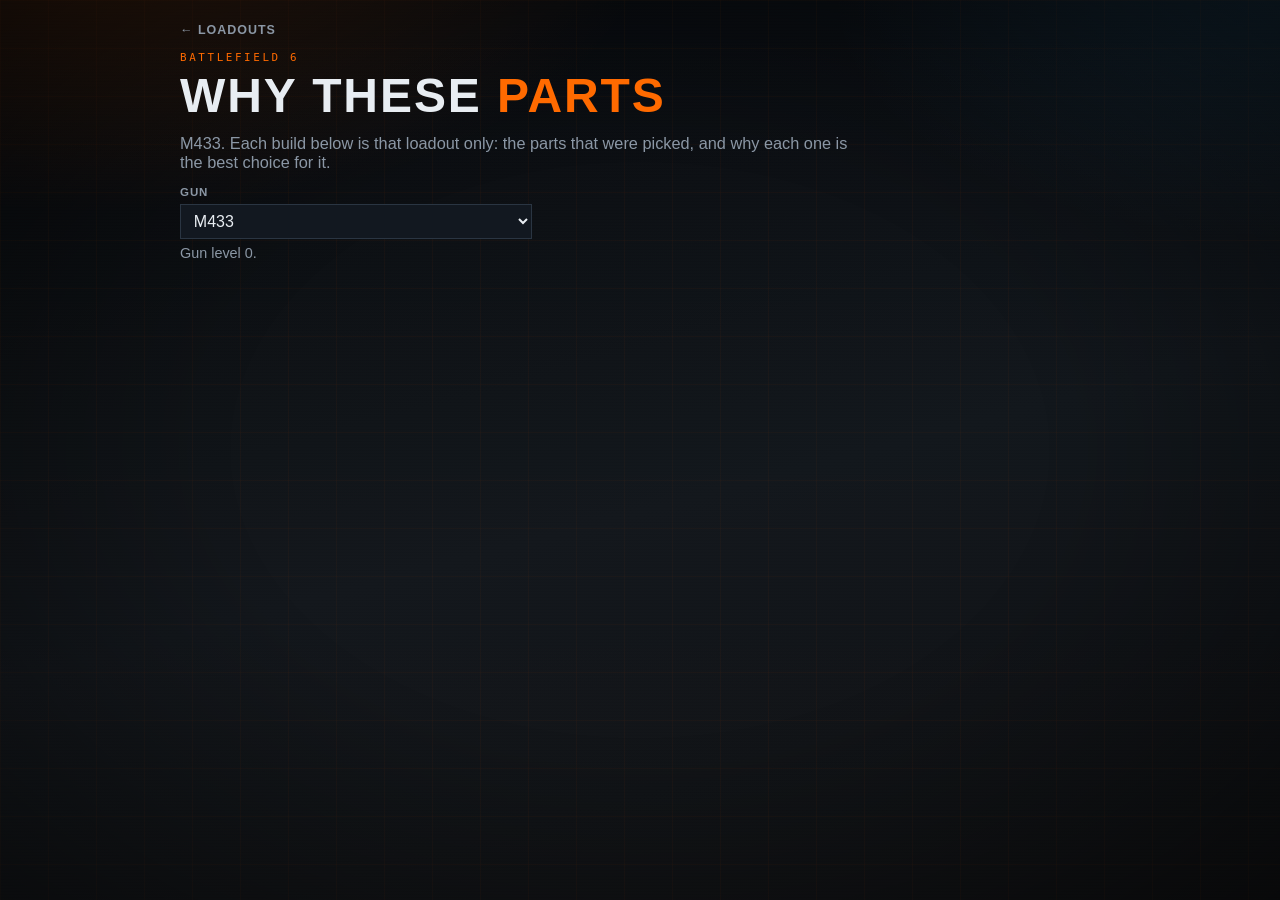
==== commit 64dc9351: "Explain each loadout by the parts it actually picks. Co-authored-by: Cursor <cursoragent@cursor.com>" ====
--- a/why.html
+++ b/why.html
@@ -6,7 +6,7 @@
     <title>Why these parts · BF6 Best Loadouts</title>
     <meta
       name="description"
-      content="Why the usual optic, barrel, muzzle, and other parts win for each Battlefield 6 loadout build."
+      content="Why each attachment on the selected Battlefield 6 loadout is the best choice for that build."
     />
     <meta name="referrer" content="strict-origin-when-cross-origin" />
     <meta
@@ -19,7 +19,7 @@
       href="https://fonts.googleapis.com/css2?family=Barlow:ital,wght@0,400;0,500;0,600;0,700;1,400&family=Barlow+Condensed:wght@500;600;700;800&family=IBM+Plex+Mono:wght@400;500;600&display=swap"
       rel="stylesheet"
     />
-    <link rel="stylesheet" href="./css/styles.css?v=20260926d" />
+    <link rel="stylesheet" href="./css/styles.css?v=20260926e" />
   </head>
   <body>
     <div class="fx-scan" aria-hidden="true"></div>
@@ -28,196 +28,16 @@
       <a class="reasons-back" href="./index.html">← Loadouts</a>
       <p class="brand">Battlefield 6</p>
       <h1>Why these <span>parts</span></h1>
-      <p class="reasons-lead">Usual picks at gun level 50, challenge parts off, across 56 primaries. Data embedded 2026-09-21T03:15:05+00:00.</p>
-      <p class="reasons-note">Every part that wins a slot on at least one of those guns is listed, with the stat that makes it win. This page is rewritten when weapon or attachment stats change.</p>
-      <nav class="reasons-nav" aria-label="Builds">
-          <a href="#close">Close</a>
-          <a href="#mid">Medium</a>
-          <a href="#long">Long</a>
-          <a href="#hipfire">Hipfire</a>
-          <a href="#recoil">Recoil</a>
-          <a href="#ads">ADS</a>
-          <a href="#stealth-close">Close stealth</a>
-          <a href="#stealth-mid">Medium stealth</a>
-          <a href="#stealth-long">Long stealth</a>
-          <a href="#thermal-close">Close thermal</a>
-          <a href="#thermal-mid">Medium thermal</a>
-          <a href="#thermal-long">Long thermal</a>
-      </nav>
-      <article class="reason-card" id="close" data-build="close">
-        <h2>Close</h2>
-        <p>0–20 m. Highest weights: hipfire spread, ADS speed, headshot time to kill, full-auto conversion. Spotting is not scored, so a suppressor's hide effect cannot beat recoil or hipfire on its own.</p>
-        <p class="reason-cite">The loadout card usually says: clearer optic picture · better hipfire · faster reload.</p>
-        <table>
-          <tbody>
-            <tr><th scope="row">Optic</th><td><ul class="reason-picks"><li>Standard Optic on 56 of 56 guns. Its aim score at this range is 0.55. The optic changes the picture score only, not recoil or spread.</li></ul></td></tr>
-            <tr><th scope="row">Barrel</th><td><ul class="reason-picks"><li>Short (15 pts) on 28 of 56 guns. 1 hipfire tier better; 1 velocity tier worse.</li><li>Extended (5 pts) on 19 of 56 guns. 1 velocity tier better.</li><li>Basic (10 pts) on 4 of 56 guns.</li><li>Heavy (10 pts) on 4 of 56 guns. Less ADS bloom per shot.</li><li>Suppressed (20 pts) on 1 of 56 guns. Spotted at 0 m in the world and 21 m on the minimap; hides the shot, but this build does not score that.</li></ul></td></tr>
-            <tr><th scope="row">Muzzle</th><td><ul class="reason-picks"><li>Compensated Brake (20 pts) on 49 of 56 guns. 1 recoil tier better; recoil recovers at 1.2×.</li><li>Compensator (10 pts) on 3 of 56 guns. Recoil recovers at 1.2×.</li><li>Left empty on 2 of 56 guns. Nothing in this slot raised the score enough to spend the points.</li><li>Hybrid Suppressor K (50 pts) on 1 of 56 guns. 1 recoil tier better; recoil recovers at 1.2×; spotted at 0 m in the world and 21 m on the minimap; hides the shot, but this build does not score that.</li><li>Double-Port Brake (10 pts) on 1 of 56 guns. 1 recoil tier better.</li></ul></td></tr>
-            <tr><th scope="row">Grip</th><td><ul class="reason-picks"><li>Classic Vertical (35 pts) on 44 of 56 guns. 5 recoil tiers better; 1 moving ADS tier worse.</li><li>Full Angled (5 pts) on 6 of 56 guns. 1 moving ADS tier worse.</li><li>6H64 Vertical (25 pts) on 3 of 56 guns. 4 recoil tiers better; 1 moving ADS tier worse.</li><li>Left empty on 2 of 56 guns. Nothing in this slot raised the score enough to spend the points.</li><li>Ribbed Vertical (20 pts) on 1 of 56 guns. 3 recoil tiers better; 1 moving ADS tier worse.</li></ul></td></tr>
-            <tr><th scope="row">Laser</th><td><ul class="reason-picks"><li>Left empty on 56 of 56 guns. Many guns share one underbarrel slot, and a grip's recoil or ADS effect beats spending points on a laser or light.</li></ul></td></tr>
-            <tr><th scope="row">Light</th><td><ul class="reason-picks"><li>Left empty on 56 of 56 guns. Many guns share one underbarrel slot, and a grip's recoil or ADS effect beats spending points on a laser or light.</li></ul></td></tr>
-            <tr><th scope="row">Mag</th><td><ul class="reason-picks"><li>30 Rnd (5 pts) on 22 of 56 guns. 30 rounds; round count is scored against ADS and reload shifts.</li><li>20 Rnd (5 pts) on 7 of 56 guns. 20 rounds; round count is scored against ADS and reload shifts.</li><li>10 Rnd (5 pts) on 5 of 56 guns. 10 rounds; round count is scored against ADS and reload shifts.</li><li>50 Rnd (5 pts) on 3 of 56 guns. 50 rounds; round count is scored against ADS and reload shifts.</li><li>100 Rnd (5 pts) on 3 of 56 guns. 100 rounds; round count is scored against ADS and reload shifts.</li><li>15 Rnd (5 pts) on 2 of 56 guns. 15 rounds; round count is scored against ADS and reload shifts.</li><li>8 Rnd (25 pts) on 2 of 56 guns. 1 handling tier worse; 8 rounds; round count is scored against ADS and reload shifts.</li><li>7 Rnd (15 pts) on 2 of 56 guns. 1 handling tier worse; 7 rounds; round count is scored against ADS and reload shifts.</li><li>6 Rnd (5 pts) on 2 of 56 guns. 1 handling tier better; 6 rounds; round count is scored against ADS and reload shifts.</li><li>25 Rnd (5 pts) on 1 of 56 guns. 2 handling tiers better; 25 rounds; round count is scored against ADS and reload shifts.</li><li>17 Rnd (5 pts) on 1 of 56 guns. 17 rounds; round count is scored against ADS and reload shifts.</li><li>20 Fast (5 pts) on 1 of 56 guns. 1 moving ADS tier better; 3 handling tiers better; 20 rounds; round count is scored against ADS and reload shifts.</li><li>36 Rnd (5 pts) on 1 of 56 guns. 2 handling tiers better; 36 rounds; round count is scored against ADS and reload shifts.</li><li>60 Rnd (5 pts) on 1 of 56 guns. 60 rounds; round count is scored against ADS and reload shifts.</li><li>75 Rnd (10 pts) on 1 of 56 guns. 1 moving ADS tier better; 75 rounds; round count is scored against ADS and reload shifts.</li><li>45 Rnd (5 pts) on 1 of 56 guns. 45 rounds; round count is scored against ADS and reload shifts.</li><li>14 Rnd (5 pts) on 1 of 56 guns. 14 rounds; round count is scored against ADS and reload shifts.</li></ul></td></tr>
-            <tr><th scope="row">Ammo</th><td><ul class="reason-picks"><li>Polymer Case on 23 of 56 guns. 1 handling tier better.</li><li>FMJ on 18 of 56 guns. Default ballistics, kept when a special round does not earn its point cost.</li><li>Synthetic Tip on 10 of 56 guns. Raises the headshot multiplier, so headshot time to kill drops when that breakpoint is scored.</li><li>#01 BUCK on 4 of 56 guns. Wins on these guns because its scored trade beats the other rounds.</li><li>Match Grade on 1 of 56 guns. Wins on these guns because its scored trade beats the other rounds.</li></ul></td></tr>
-            <tr><th scope="row">Ergo</th><td><ul class="reason-picks"><li>Left empty on 33 of 56 guns. Nothing in this slot raised the score enough to spend the points.</li><li>Improved Mag Catch (5 pts) on 20 of 56 guns. Reload at 1.1×.</li><li>Rail Cover (5 pts) on 2 of 56 guns.</li><li>Burst Mode (10 pts) on 1 of 56 guns. 1 recoil tier better.</li></ul></td></tr>
-          </tbody>
-        </table>
-      </article>
-      <article class="reason-card" id="mid" data-build="mid">
-        <h2>Medium</h2>
-        <p>20–50 m. Highest weights: recoil per shot, ADS bloom, optic picture, headshot time to kill. Spotting is not scored, so a suppressor's hide effect cannot beat recoil or hipfire on its own.</p>
-        <p class="reason-cite">The loadout card usually says: clearer optic picture · less recoil · faster recoil recovery.</p>
-        <table>
-          <tbody>
-            <tr><th scope="row">Optic</th><td><ul class="reason-picks"><li>Variable Low on 56 of 56 guns. Its aim score at this range is 0.88. The optic changes the picture score only, not recoil or spread.</li></ul></td></tr>
-            <tr><th scope="row">Barrel</th><td><ul class="reason-picks"><li>Extended (5 pts) on 43 of 56 guns. 1 velocity tier better.</li><li>Heavy Extended (10 pts) on 9 of 56 guns. 1 velocity tier better; less ADS bloom per shot.</li><li>Basic (10 pts) on 3 of 56 guns.</li><li>Suppressed (20 pts) on 1 of 56 guns. Spotted at 0 m in the world and 21 m on the minimap; hides the shot, but this build does not score that.</li></ul></td></tr>
-            <tr><th scope="row">Muzzle</th><td><ul class="reason-picks"><li>Compensated Brake (20 pts) on 49 of 56 guns. 1 recoil tier better; recoil recovers at 1.2×.</li><li>Compensator (10 pts) on 3 of 56 guns. Recoil recovers at 1.2×.</li><li>Left empty on 2 of 56 guns. Nothing in this slot raised the score enough to spend the points.</li><li>Hybrid Suppressor L (30 pts) on 1 of 56 guns. 1 recoil tier better; recoil recovers at 1.2×; 1 hipfire tier worse; spotted at 0 m in the world and 21 m on the minimap; hides the shot, but this build does not score that.</li><li>Double-Port Brake (10 pts) on 1 of 56 guns. 1 recoil tier better.</li></ul></td></tr>
-            <tr><th scope="row">Grip</th><td><ul class="reason-picks"><li>Classic Vertical (35 pts) on 34 of 56 guns. 5 recoil tiers better; 1 moving ADS tier worse.</li><li>6H64 Vertical (25 pts) on 12 of 56 guns. 4 recoil tiers better; 1 moving ADS tier worse.</li><li>Full Angled (5 pts) on 6 of 56 guns. 1 moving ADS tier worse.</li><li>Ribbed Vertical (20 pts) on 2 of 56 guns. 3 recoil tiers better; 1 moving ADS tier worse.</li><li>Folding Vertical (10 pts) on 1 of 56 guns. 2 recoil tiers better; 1 moving ADS tier worse.</li><li>Left empty on 1 of 56 guns. Nothing in this slot raised the score enough to spend the points.</li></ul></td></tr>
-            <tr><th scope="row">Laser</th><td><ul class="reason-picks"><li>Left empty on 56 of 56 guns. Many guns share one underbarrel slot, and a grip's recoil or ADS effect beats spending points on a laser or light.</li></ul></td></tr>
-            <tr><th scope="row">Light</th><td><ul class="reason-picks"><li>Left empty on 56 of 56 guns. Many guns share one underbarrel slot, and a grip's recoil or ADS effect beats spending points on a laser or light.</li></ul></td></tr>
-            <tr><th scope="row">Mag</th><td><ul class="reason-picks"><li>30 Rnd (5 pts) on 23 of 56 guns. 30 rounds; round count is scored against ADS and reload shifts.</li><li>20 Rnd (5 pts) on 7 of 56 guns. 20 rounds; round count is scored against ADS and reload shifts.</li><li>10 Rnd (5 pts) on 5 of 56 guns. 10 rounds; round count is scored against ADS and reload shifts.</li><li>50 Rnd (5 pts) on 4 of 56 guns. 50 rounds; round count is scored against ADS and reload shifts.</li><li>100 Rnd (5 pts) on 3 of 56 guns. 100 rounds; round count is scored against ADS and reload shifts.</li><li>15 Rnd (5 pts) on 2 of 56 guns. 15 rounds; round count is scored against ADS and reload shifts.</li><li>8 Rnd (25 pts) on 2 of 56 guns. 1 handling tier worse; 8 rounds; round count is scored against ADS and reload shifts.</li><li>7 Rnd (15 pts) on 2 of 56 guns. 1 handling tier worse; 7 rounds; round count is scored against ADS and reload shifts.</li><li>6 Rnd (5 pts) on 2 of 56 guns. 1 handling tier better; 6 rounds; round count is scored against ADS and reload shifts.</li><li>25 Rnd (5 pts) on 1 of 56 guns. 2 handling tiers better; 25 rounds; round count is scored against ADS and reload shifts.</li><li>17 Rnd (5 pts) on 1 of 56 guns. 17 rounds; round count is scored against ADS and reload shifts.</li><li>36 Rnd (5 pts) on 1 of 56 guns. 2 handling tiers better; 36 rounds; round count is scored against ADS and reload shifts.</li><li>60 Rnd (5 pts) on 1 of 56 guns. 60 rounds; round count is scored against ADS and reload shifts.</li><li>45 Rnd (5 pts) on 1 of 56 guns. 45 rounds; round count is scored against ADS and reload shifts.</li><li>14 Rnd (5 pts) on 1 of 56 guns. 14 rounds; round count is scored against ADS and reload shifts.</li></ul></td></tr>
-            <tr><th scope="row">Ammo</th><td><ul class="reason-picks"><li>FMJ on 19 of 56 guns. Default ballistics, kept when a special round does not earn its point cost.</li><li>Polymer Case on 17 of 56 guns. 1 handling tier better.</li><li>Synthetic Tip on 15 of 56 guns. Raises the headshot multiplier, so headshot time to kill drops when that breakpoint is scored.</li><li>#01 BUCK on 4 of 56 guns. Wins on these guns because its scored trade beats the other rounds.</li><li>Match Grade on 1 of 56 guns. Wins on these guns because its scored trade beats the other rounds.</li></ul></td></tr>
-            <tr><th scope="row">Ergo</th><td><ul class="reason-picks"><li>Left empty on 34 of 56 guns. Nothing in this slot raised the score enough to spend the points.</li><li>Improved Mag Catch (5 pts) on 20 of 56 guns. Reload at 1.1×.</li><li>Rail Cover (5 pts) on 2 of 56 guns.</li></ul></td></tr>
-          </tbody>
-        </table>
-      </article>
-      <article class="reason-card" id="long" data-build="long">
-        <h2>Long</h2>
-        <p>50–100 m+. Highest weights: optic picture, recoil per shot, bullet velocity, ADS bloom. Spotting is not scored, so a suppressor's hide effect cannot beat recoil or hipfire on its own.</p>
-        <p class="reason-cite">The loadout card usually says: clearer optic picture · less recoil · higher velocity.</p>
-        <table>
-          <tbody>
-            <tr><th scope="row">Optic</th><td><ul class="reason-picks"><li>Variable High on 56 of 56 guns. Its aim score at this range is 0.96. The optic changes the picture score only, not recoil or spread.</li></ul></td></tr>
-            <tr><th scope="row">Barrel</th><td><ul class="reason-picks"><li>Extended (5 pts) on 43 of 56 guns. 1 velocity tier better.</li><li>Heavy Extended (10 pts) on 9 of 56 guns. 1 velocity tier better; less ADS bloom per shot.</li><li>Basic (10 pts) on 3 of 56 guns.</li><li>Suppressed (20 pts) on 1 of 56 guns. Spotted at 0 m in the world and 21 m on the minimap; hides the shot, but this build does not score that.</li></ul></td></tr>
-            <tr><th scope="row">Muzzle</th><td><ul class="reason-picks"><li>Compensated Brake (20 pts) on 49 of 56 guns. 1 recoil tier better; recoil recovers at 1.2×.</li><li>Lightened Suppressor (30 pts) on 3 of 56 guns. Recoil recovers at 1.2×; 1 hipfire tier worse; spotted at 0 m in the world and 21 m on the minimap; hides the shot, but this build does not score that.</li><li>Left empty on 2 of 56 guns. Nothing in this slot raised the score enough to spend the points.</li><li>Hybrid Suppressor L (30 pts) on 1 of 56 guns. 1 recoil tier better; recoil recovers at 1.2×; 1 hipfire tier worse; spotted at 0 m in the world and 21 m on the minimap; hides the shot, but this build does not score that.</li><li>Long Suppressor (25 pts) on 1 of 56 guns. Recoil recovers at 1.2×; 1 hipfire tier worse; spotted at 0 m in the world and 21 m on the minimap; hides the shot, but this build does not score that.</li></ul></td></tr>
-            <tr><th scope="row">Grip</th><td><ul class="reason-picks"><li>Classic Vertical (35 pts) on 30 of 56 guns. 5 recoil tiers better; 1 moving ADS tier worse.</li><li>6H64 Vertical (25 pts) on 12 of 56 guns. 4 recoil tiers better; 1 moving ADS tier worse.</li><li>Full Angled (5 pts) on 6 of 56 guns. 1 moving ADS tier worse.</li><li>Ribbed Vertical (20 pts) on 4 of 56 guns. 3 recoil tiers better; 1 moving ADS tier worse.</li><li>Folding Vertical (10 pts) on 3 of 56 guns. 2 recoil tiers better; 1 moving ADS tier worse.</li><li>Left empty on 1 of 56 guns. Nothing in this slot raised the score enough to spend the points.</li></ul></td></tr>
-            <tr><th scope="row">Laser</th><td><ul class="reason-picks"><li>Left empty on 56 of 56 guns. Many guns share one underbarrel slot, and a grip's recoil or ADS effect beats spending points on a laser or light.</li></ul></td></tr>
-            <tr><th scope="row">Light</th><td><ul class="reason-picks"><li>Left empty on 56 of 56 guns. Many guns share one underbarrel slot, and a grip's recoil or ADS effect beats spending points on a laser or light.</li></ul></td></tr>
-            <tr><th scope="row">Mag</th><td><ul class="reason-picks"><li>30 Rnd (5 pts) on 23 of 56 guns. 30 rounds; round count is scored against ADS and reload shifts.</li><li>20 Rnd (5 pts) on 7 of 56 guns. 20 rounds; round count is scored against ADS and reload shifts.</li><li>10 Rnd (5 pts) on 5 of 56 guns. 10 rounds; round count is scored against ADS and reload shifts.</li><li>50 Rnd (5 pts) on 4 of 56 guns. 50 rounds; round count is scored against ADS and reload shifts.</li><li>100 Rnd (5 pts) on 3 of 56 guns. 100 rounds; round count is scored against ADS and reload shifts.</li><li>15 Rnd (5 pts) on 2 of 56 guns. 15 rounds; round count is scored against ADS and reload shifts.</li><li>8 Rnd (25 pts) on 2 of 56 guns. 1 handling tier worse; 8 rounds; round count is scored against ADS and reload shifts.</li><li>7 Rnd (15 pts) on 2 of 56 guns. 1 handling tier worse; 7 rounds; round count is scored against ADS and reload shifts.</li><li>6 Rnd (5 pts) on 2 of 56 guns. 1 handling tier better; 6 rounds; round count is scored against ADS and reload shifts.</li><li>25 Rnd (5 pts) on 1 of 56 guns. 2 handling tiers better; 25 rounds; round count is scored against ADS and reload shifts.</li><li>17 Rnd (5 pts) on 1 of 56 guns. 17 rounds; round count is scored against ADS and reload shifts.</li><li>36 Rnd (5 pts) on 1 of 56 guns. 2 handling tiers better; 36 rounds; round count is scored against ADS and reload shifts.</li><li>60 Rnd (5 pts) on 1 of 56 guns. 60 rounds; round count is scored against ADS and reload shifts.</li><li>45 Rnd (5 pts) on 1 of 56 guns. 45 rounds; round count is scored against ADS and reload shifts.</li><li>14 Rnd (5 pts) on 1 of 56 guns. 14 rounds; round count is scored against ADS and reload shifts.</li></ul></td></tr>
-            <tr><th scope="row">Ammo</th><td><ul class="reason-picks"><li>FMJ on 21 of 56 guns. Default ballistics, kept when a special round does not earn its point cost.</li><li>Polymer Case on 15 of 56 guns. 1 handling tier better.</li><li>Synthetic Tip on 15 of 56 guns. Raises the headshot multiplier, so headshot time to kill drops when that breakpoint is scored.</li><li>#01 BUCK on 4 of 56 guns. Wins on these guns because its scored trade beats the other rounds.</li><li>Match Grade on 1 of 56 guns. Wins on these guns because its scored trade beats the other rounds.</li></ul></td></tr>
-            <tr><th scope="row">Ergo</th><td><ul class="reason-picks"><li>Left empty on 43 of 56 guns. Nothing in this slot raised the score enough to spend the points.</li><li>Improved Mag Catch (5 pts) on 12 of 56 guns. Reload at 1.1×.</li><li>Burst Mode (10 pts) on 1 of 56 guns. 1 recoil tier better.</li></ul></td></tr>
-          </tbody>
-        </table>
-      </article>
-      <article class="reason-card" id="hipfire" data-build="hipfire">
-        <h2>Hipfire</h2>
-        <p>from the hip. Highest weights: hipfire spread, hipfire control, full-auto conversion, handling. Spotting is not scored, so a suppressor's hide effect cannot beat recoil or hipfire on its own.</p>
-        <p class="reason-cite">The loadout card usually says: less recoil · snappier handling · better hipfire.</p>
-        <table>
-          <tbody>
-            <tr><th scope="row">Optic</th><td><ul class="reason-picks"><li>Standard Optic on 48 of 56 guns. Its aim score at this range is 0.55. The optic changes the picture score only, not recoil or spread.</li><li>Iron Sights (1.50x) on 8 of 56 guns. Its aim score at this range is 0.42.</li></ul></td></tr>
-            <tr><th scope="row">Barrel</th><td><ul class="reason-picks"><li>Short (15 pts) on 28 of 56 guns. 1 hipfire tier better; 1 velocity tier worse.</li><li>Extended (5 pts) on 19 of 56 guns. 1 velocity tier better.</li><li>Basic (10 pts) on 4 of 56 guns.</li><li>Heavy (10 pts) on 4 of 56 guns. Less ADS bloom per shot.</li><li>Suppressed (20 pts) on 1 of 56 guns. Spotted at 0 m in the world and 21 m on the minimap; hides the shot, but this build does not score that.</li></ul></td></tr>
-            <tr><th scope="row">Muzzle</th><td><ul class="reason-picks"><li>Compensated Brake (20 pts) on 49 of 56 guns. 1 recoil tier better; recoil recovers at 1.2×.</li><li>Compensator (10 pts) on 3 of 56 guns. Recoil recovers at 1.2×.</li><li>Left empty on 2 of 56 guns. Nothing in this slot raised the score enough to spend the points.</li><li>Hybrid Suppressor K (50 pts) on 1 of 56 guns. 1 recoil tier better; recoil recovers at 1.2×; spotted at 0 m in the world and 21 m on the minimap; hides the shot, but this build does not score that.</li><li>Double-Port Brake (10 pts) on 1 of 56 guns. 1 recoil tier better.</li></ul></td></tr>
-            <tr><th scope="row">Grip</th><td><ul class="reason-picks"><li>Classic Vertical (35 pts) on 47 of 56 guns. 5 recoil tiers better; 1 moving ADS tier worse.</li><li>Full Angled (5 pts) on 6 of 56 guns. 1 moving ADS tier worse.</li><li>Folding Vertical (10 pts) on 1 of 56 guns. 2 recoil tiers better; 1 moving ADS tier worse.</li><li>Left empty on 1 of 56 guns. Nothing in this slot raised the score enough to spend the points.</li><li>6H64 Vertical (25 pts) on 1 of 56 guns. 4 recoil tiers better; 1 moving ADS tier worse.</li></ul></td></tr>
-            <tr><th scope="row">Laser</th><td><ul class="reason-picks"><li>Left empty on 56 of 56 guns. Many guns share one underbarrel slot, and a grip's recoil or ADS effect beats spending points on a laser or light.</li></ul></td></tr>
-            <tr><th scope="row">Light</th><td><ul class="reason-picks"><li>Left empty on 56 of 56 guns. Many guns share one underbarrel slot, and a grip's recoil or ADS effect beats spending points on a laser or light.</li></ul></td></tr>
-            <tr><th scope="row">Mag</th><td><ul class="reason-picks"><li>20 Rnd (5 pts) on 17 of 56 guns. 1 moving ADS tier better; 2 handling tiers better; 20 rounds; round count is scored against ADS and reload shifts.</li><li>30 Rnd (5 pts) on 9 of 56 guns. 30 rounds; round count is scored against ADS and reload shifts.</li><li>10 Rnd (5 pts) on 7 of 56 guns. 1 moving ADS tier better; 2 handling tiers better; 10 rounds; round count is scored against ADS and reload shifts.</li><li>50 Rnd (5 pts) on 4 of 56 guns. 50 rounds; round count is scored against ADS and reload shifts.</li><li>5 Rnd (5 pts) on 4 of 56 guns. 1 moving ADS tier better; 2 handling tiers better; 5 rounds; round count is scored against ADS and reload shifts.</li><li>20 Fast (5 pts) on 2 of 56 guns. 1 moving ADS tier better; 3 handling tiers better; 20 rounds; round count is scored against ADS and reload shifts.</li><li>100 Rnd (5 pts) on 2 of 56 guns. 100 rounds; round count is scored against ADS and reload shifts.</li><li>4 Rnd (5 pts) on 2 of 56 guns. 1 handling tier better; 4 rounds; round count is scored against ADS and reload shifts.</li><li>10 Fast (5 pts) on 1 of 56 guns. 1 moving ADS tier better; 3 handling tiers better; 10 rounds; round count is scored against ADS and reload shifts.</li><li>25 Rnd (5 pts) on 1 of 56 guns. 2 handling tiers better; 25 rounds; round count is scored against ADS and reload shifts.</li><li>17 Rnd (5 pts) on 1 of 56 guns. 17 rounds; round count is scored against ADS and reload shifts.</li><li>15 Rnd (5 pts) on 1 of 56 guns. 15 rounds; round count is scored against ADS and reload shifts.</li><li>36 Rnd (5 pts) on 1 of 56 guns. 2 handling tiers better; 36 rounds; round count is scored against ADS and reload shifts.</li><li>60 Rnd (5 pts) on 1 of 56 guns. 60 rounds; round count is scored against ADS and reload shifts.</li><li>75 Rnd (10 pts) on 1 of 56 guns. 1 moving ADS tier better; 75 rounds; round count is scored against ADS and reload shifts.</li><li>6 Rnd (5 pts) on 1 of 56 guns. 1 handling tier better; 6 rounds; round count is scored against ADS and reload shifts.</li><li>14 Rnd (5 pts) on 1 of 56 guns. 14 rounds; round count is scored against ADS and reload shifts.</li></ul></td></tr>
-            <tr><th scope="row">Ammo</th><td><ul class="reason-picks"><li>Polymer Case on 23 of 56 guns. 1 handling tier better.</li><li>FMJ on 18 of 56 guns. Default ballistics, kept when a special round does not earn its point cost.</li><li>Synthetic Tip on 10 of 56 guns. Raises the headshot multiplier, so headshot time to kill drops when that breakpoint is scored.</li><li>#01 BUCK on 4 of 56 guns. Wins on these guns because its scored trade beats the other rounds.</li><li>Match Grade on 1 of 56 guns. Wins on these guns because its scored trade beats the other rounds.</li></ul></td></tr>
-            <tr><th scope="row">Ergo</th><td><ul class="reason-picks"><li>Left empty on 33 of 56 guns. Nothing in this slot raised the score enough to spend the points.</li><li>Improved Mag Catch (5 pts) on 18 of 56 guns. Reload at 1.1×.</li><li>Rail Cover (5 pts) on 2 of 56 guns.</li><li>Burst Mode (10 pts) on 2 of 56 guns. 1 recoil tier better.</li><li>Burst Training (15 pts) on 1 of 56 guns.</li></ul></td></tr>
-          </tbody>
-        </table>
-      </article>
-      <article class="reason-card" id="recoil" data-build="recoil">
-        <h2>Recoil</h2>
-        <p>control and recovery. Highest weights: recoil per shot, recoil recovery, ADS bloom, moving ADS spread. Spotting is not scored, so a suppressor's hide effect cannot beat recoil or hipfire on its own.</p>
-        <p class="reason-cite">The loadout card usually says: less recoil · faster recoil recovery · tighter moving ADS.</p>
-        <table>
-          <tbody>
-            <tr><th scope="row">Optic</th><td><ul class="reason-picks"><li>Variable Low on 39 of 56 guns. Its aim score at this range is 0.88. The optic changes the picture score only, not recoil or spread.</li><li>Standard Optic on 17 of 56 guns. Its aim score at this range is 0.58. The optic changes the picture score only, not recoil or spread.</li></ul></td></tr>
-            <tr><th scope="row">Barrel</th><td><ul class="reason-picks"><li>Extended (5 pts) on 43 of 56 guns. 1 velocity tier better.</li><li>Heavy (10 pts) on 7 of 56 guns. Less ADS bloom per shot.</li><li>Basic (10 pts) on 5 of 56 guns.</li><li>Suppressed (20 pts) on 1 of 56 guns. Spotted at 0 m in the world and 21 m on the minimap; hides the shot, but this build does not score that.</li></ul></td></tr>
-            <tr><th scope="row">Muzzle</th><td><ul class="reason-picks"><li>Compensated Brake (20 pts) on 49 of 56 guns. 1 recoil tier better; recoil recovers at 1.2×.</li><li>Compensator (10 pts) on 3 of 56 guns. Recoil recovers at 1.2×.</li><li>Left empty on 2 of 56 guns. Nothing in this slot raised the score enough to spend the points.</li><li>Hybrid Suppressor K (50 pts) on 1 of 56 guns. 1 recoil tier better; recoil recovers at 1.2×; spotted at 0 m in the world and 21 m on the minimap; hides the shot, but this build does not score that.</li><li>Long Suppressor (25 pts) on 1 of 56 guns. Recoil recovers at 1.2×; 1 hipfire tier worse; spotted at 0 m in the world and 21 m on the minimap; hides the shot, but this build does not score that.</li></ul></td></tr>
-            <tr><th scope="row">Grip</th><td><ul class="reason-picks"><li>Classic Vertical (35 pts) on 46 of 56 guns. 5 recoil tiers better; 1 moving ADS tier worse.</li><li>Full Angled (5 pts) on 6 of 56 guns. 1 moving ADS tier worse.</li><li>6H64 Vertical (25 pts) on 3 of 56 guns. 4 recoil tiers better; 1 moving ADS tier worse.</li><li>Left empty on 1 of 56 guns. Nothing in this slot raised the score enough to spend the points.</li></ul></td></tr>
-            <tr><th scope="row">Laser</th><td><ul class="reason-picks"><li>Left empty on 56 of 56 guns. Many guns share one underbarrel slot, and a grip's recoil or ADS effect beats spending points on a laser or light.</li></ul></td></tr>
-            <tr><th scope="row">Light</th><td><ul class="reason-picks"><li>Left empty on 56 of 56 guns. Many guns share one underbarrel slot, and a grip's recoil or ADS effect beats spending points on a laser or light.</li></ul></td></tr>
-            <tr><th scope="row">Mag</th><td><ul class="reason-picks"><li>30 Rnd (5 pts) on 22 of 56 guns. 30 rounds; round count is scored against ADS and reload shifts.</li><li>20 Rnd (5 pts) on 8 of 56 guns. 20 rounds; round count is scored against ADS and reload shifts.</li><li>10 Rnd (5 pts) on 5 of 56 guns. 10 rounds; round count is scored against ADS and reload shifts.</li><li>50 Rnd (5 pts) on 4 of 56 guns. 50 rounds; round count is scored against ADS and reload shifts.</li><li>100 Rnd (5 pts) on 3 of 56 guns. 100 rounds; round count is scored against ADS and reload shifts.</li><li>5 Rnd (5 pts) on 3 of 56 guns. 5 rounds; round count is scored against ADS and reload shifts.</li><li>6 Rnd (5 pts) on 2 of 56 guns. 1 handling tier better; 6 rounds; round count is scored against ADS and reload shifts.</li><li>25 Rnd (5 pts) on 1 of 56 guns. 2 handling tiers better; 25 rounds; round count is scored against ADS and reload shifts.</li><li>17 Rnd (5 pts) on 1 of 56 guns. 17 rounds; round count is scored against ADS and reload shifts.</li><li>15 Rnd (5 pts) on 1 of 56 guns. 15 rounds; round count is scored against ADS and reload shifts.</li><li>20 Fast (5 pts) on 1 of 56 guns. 1 moving ADS tier better; 3 handling tiers better; 20 rounds; round count is scored against ADS and reload shifts.</li><li>36 Rnd (5 pts) on 1 of 56 guns. 2 handling tiers better; 36 rounds; round count is scored against ADS and reload shifts.</li><li>60 Rnd (5 pts) on 1 of 56 guns. 60 rounds; round count is scored against ADS and reload shifts.</li><li>45 Rnd (5 pts) on 1 of 56 guns. 45 rounds; round count is scored against ADS and reload shifts.</li><li>8 Rnd (5 pts) on 1 of 56 guns. 8 rounds; round count is scored against ADS and reload shifts.</li><li>14 Rnd (5 pts) on 1 of 56 guns. 14 rounds; round count is scored against ADS and reload shifts.</li></ul></td></tr>
-            <tr><th scope="row">Ammo</th><td><ul class="reason-picks"><li>FMJ on 20 of 56 guns. Default ballistics, kept when a special round does not earn its point cost.</li><li>Polymer Case on 17 of 56 guns. 1 handling tier better.</li><li>Synthetic Tip on 14 of 56 guns. Raises the headshot multiplier, so headshot time to kill drops when that breakpoint is scored.</li><li>#01 BUCK on 4 of 56 guns. Wins on these guns because its scored trade beats the other rounds.</li><li>Match Grade on 1 of 56 guns. Wins on these guns because its scored trade beats the other rounds.</li></ul></td></tr>
-            <tr><th scope="row">Ergo</th><td><ul class="reason-picks"><li>Left empty on 33 of 56 guns. Nothing in this slot raised the score enough to spend the points.</li><li>Improved Mag Catch (5 pts) on 20 of 56 guns. Reload at 1.1×.</li><li>Rail Cover (5 pts) on 2 of 56 guns.</li><li>Burst Mode (10 pts) on 1 of 56 guns. 1 recoil tier better.</li></ul></td></tr>
-          </tbody>
-        </table>
-      </article>
-      <article class="reason-card" id="ads" data-build="ads">
-        <h2>ADS</h2>
-        <p>snap onto target. Highest weights: ADS speed, handling, moving ADS spread, recoil per shot. Spotting is not scored, so a suppressor's hide effect cannot beat recoil or hipfire on its own.</p>
-        <p class="reason-cite">The loadout card usually says: less recoil · tighter moving ADS · snappier handling.</p>
-        <table>
-          <tbody>
-            <tr><th scope="row">Optic</th><td><ul class="reason-picks"><li>Standard Optic on 56 of 56 guns. Its aim score at this range is 0.55. The optic changes the picture score only, not recoil or spread.</li></ul></td></tr>
-            <tr><th scope="row">Barrel</th><td><ul class="reason-picks"><li>Extended (5 pts) on 43 of 56 guns. 1 velocity tier better.</li><li>Heavy (10 pts) on 7 of 56 guns. Less ADS bloom per shot.</li><li>Basic (10 pts) on 5 of 56 guns.</li><li>Suppressed (20 pts) on 1 of 56 guns. Spotted at 0 m in the world and 21 m on the minimap; hides the shot, but this build does not score that.</li></ul></td></tr>
-            <tr><th scope="row">Muzzle</th><td><ul class="reason-picks"><li>Compensated Brake (20 pts) on 49 of 56 guns. 1 recoil tier better; recoil recovers at 1.2×.</li><li>Compensator (10 pts) on 3 of 56 guns. Recoil recovers at 1.2×.</li><li>Left empty on 2 of 56 guns. Nothing in this slot raised the score enough to spend the points.</li><li>Hybrid Suppressor K (50 pts) on 1 of 56 guns. 1 recoil tier better; recoil recovers at 1.2×; spotted at 0 m in the world and 21 m on the minimap; hides the shot, but this build does not score that.</li><li>Long Suppressor (25 pts) on 1 of 56 guns. Recoil recovers at 1.2×; 1 hipfire tier worse; spotted at 0 m in the world and 21 m on the minimap; hides the shot, but this build does not score that.</li></ul></td></tr>
-            <tr><th scope="row">Grip</th><td><ul class="reason-picks"><li>Classic Vertical (35 pts) on 45 of 56 guns. 5 recoil tiers better; 1 moving ADS tier worse.</li><li>Full Angled (5 pts) on 6 of 56 guns. 1 moving ADS tier worse.</li><li>6H64 Vertical (25 pts) on 3 of 56 guns. 4 recoil tiers better; 1 moving ADS tier worse.</li><li>Ribbed Vertical (20 pts) on 1 of 56 guns. 3 recoil tiers better; 1 moving ADS tier worse.</li><li>Left empty on 1 of 56 guns. Nothing in this slot raised the score enough to spend the points.</li></ul></td></tr>
-            <tr><th scope="row">Laser</th><td><ul class="reason-picks"><li>Left empty on 56 of 56 guns. Many guns share one underbarrel slot, and a grip's recoil or ADS effect beats spending points on a laser or light.</li></ul></td></tr>
-            <tr><th scope="row">Light</th><td><ul class="reason-picks"><li>Left empty on 56 of 56 guns. Many guns share one underbarrel slot, and a grip's recoil or ADS effect beats spending points on a laser or light.</li></ul></td></tr>
-            <tr><th scope="row">Mag</th><td><ul class="reason-picks"><li>30 Rnd (5 pts) on 15 of 56 guns. 30 rounds; round count is scored against ADS and reload shifts.</li><li>20 Rnd (5 pts) on 11 of 56 guns. 20 rounds; round count is scored against ADS and reload shifts.</li><li>10 Rnd (5 pts) on 7 of 56 guns. 1 moving ADS tier better; 2 handling tiers better; 10 rounds; round count is scored against ADS and reload shifts.</li><li>50 Rnd (5 pts) on 6 of 56 guns. 50 rounds; round count is scored against ADS and reload shifts.</li><li>5 Rnd (5 pts) on 3 of 56 guns. 5 rounds; round count is scored against ADS and reload shifts.</li><li>20 Fast (5 pts) on 2 of 56 guns. 1 moving ADS tier better; 3 handling tiers better; 20 rounds; round count is scored against ADS and reload shifts.</li><li>100 Rnd (5 pts) on 2 of 56 guns. 100 rounds; round count is scored against ADS and reload shifts.</li><li>36 Rnd (5 pts) on 2 of 56 guns. 2 handling tiers better; 36 rounds; round count is scored against ADS and reload shifts.</li><li>6 Rnd (5 pts) on 2 of 56 guns. 1 handling tier better; 6 rounds; round count is scored against ADS and reload shifts.</li><li>10 Fast (5 pts) on 1 of 56 guns. 1 moving ADS tier better; 3 handling tiers better; 10 rounds; round count is scored against ADS and reload shifts.</li><li>25 Rnd (5 pts) on 1 of 56 guns. 2 handling tiers better; 25 rounds; round count is scored against ADS and reload shifts.</li><li>17 Rnd (5 pts) on 1 of 56 guns. 17 rounds; round count is scored against ADS and reload shifts.</li><li>15 Rnd (5 pts) on 1 of 56 guns. 15 rounds; round count is scored against ADS and reload shifts.</li><li>8 Rnd (5 pts) on 1 of 56 guns. 8 rounds; round count is scored against ADS and reload shifts.</li><li>14 Rnd (5 pts) on 1 of 56 guns. 14 rounds; round count is scored against ADS and reload shifts.</li></ul></td></tr>
-            <tr><th scope="row">Ammo</th><td><ul class="reason-picks"><li>Polymer Case on 24 of 56 guns. 1 handling tier better.</li><li>FMJ on 18 of 56 guns. Default ballistics, kept when a special round does not earn its point cost.</li><li>Synthetic Tip on 9 of 56 guns. Raises the headshot multiplier, so headshot time to kill drops when that breakpoint is scored.</li><li>#01 BUCK on 4 of 56 guns. Wins on these guns because its scored trade beats the other rounds.</li><li>Match Grade on 1 of 56 guns. Wins on these guns because its scored trade beats the other rounds.</li></ul></td></tr>
-            <tr><th scope="row">Ergo</th><td><ul class="reason-picks"><li>Left empty on 33 of 56 guns. Nothing in this slot raised the score enough to spend the points.</li><li>Improved Mag Catch (5 pts) on 20 of 56 guns. Reload at 1.1×.</li><li>Rail Cover (5 pts) on 2 of 56 guns.</li><li>Burst Mode (10 pts) on 1 of 56 guns. 1 recoil tier better.</li></ul></td></tr>
-          </tbody>
-        </table>
-      </article>
-      <article class="reason-card" id="stealth-close" data-build="stealth-close">
-        <h2>Close stealth</h2>
-        <p>0–20 m, spotting scored. Highest weights: hipfire spread, ADS speed, headshot time to kill, full-auto conversion. Spotting is scored: world flash starts at 54 m and the minimap ping at 150 m, each multiplied by the muzzle, barrel, and ammo. A suppressor is 0 m in the world and 21 m on the minimap.</p>
-        <p class="reason-cite">The loadout card usually says: harder to spot · clearer optic picture · better hipfire.</p>
-        <table>
-          <tbody>
-            <tr><th scope="row">Optic</th><td><ul class="reason-picks"><li>Standard Optic on 56 of 56 guns. Its aim score at this range is 0.55. The optic changes the picture score only, not recoil or spread.</li></ul></td></tr>
-            <tr><th scope="row">Barrel</th><td><ul class="reason-picks"><li>Short (15 pts) on 28 of 56 guns. 1 hipfire tier better; 1 velocity tier worse.</li><li>Extended (5 pts) on 19 of 56 guns. 1 velocity tier better.</li><li>Basic (10 pts) on 4 of 56 guns.</li><li>Heavy (10 pts) on 4 of 56 guns. Less ADS bloom per shot.</li><li>Suppressed (30 pts) on 1 of 56 guns. Spotted at 0 m in the world and 9 m on the minimap.</li></ul></td></tr>
-            <tr><th scope="row">Muzzle</th><td><ul class="reason-picks"><li>Hybrid Suppressor K (50 pts) on 38 of 56 guns. 1 recoil tier better; recoil recovers at 1.2×; spotted at 0 m in the world and 21 m on the minimap.</li><li>CQB Suppressor (30 pts) on 16 of 56 guns. Spotted at 0 m in the world and 21 m on the minimap.</li><li>Flash Hider (10 pts) on 1 of 56 guns. Spotted at 0 m in the world and 150 m on the minimap.</li><li>Left empty on 1 of 56 guns. Nothing in this slot raised the score enough to spend the points.</li></ul></td></tr>
-            <tr><th scope="row">Grip</th><td><ul class="reason-picks"><li>Folding Vertical (10 pts) on 26 of 56 guns. 2 recoil tiers better; 1 moving ADS tier worse.</li><li>Classic Vertical (35 pts) on 8 of 56 guns. 5 recoil tiers better; 1 moving ADS tier worse.</li><li>6H64 Vertical (25 pts) on 8 of 56 guns. 4 recoil tiers better; 1 moving ADS tier worse.</li><li>Full Angled (5 pts) on 6 of 56 guns. 1 moving ADS tier worse.</li><li>Ribbed Vertical (20 pts) on 4 of 56 guns. 3 recoil tiers better; 1 moving ADS tier worse.</li><li>Left empty on 4 of 56 guns. Nothing in this slot raised the score enough to spend the points.</li></ul></td></tr>
-            <tr><th scope="row">Laser</th><td><ul class="reason-picks"><li>Left empty on 56 of 56 guns. Many guns share one underbarrel slot, and a grip's recoil or ADS effect beats spending points on a laser or light.</li></ul></td></tr>
-            <tr><th scope="row">Light</th><td><ul class="reason-picks"><li>Left empty on 56 of 56 guns. Many guns share one underbarrel slot, and a grip's recoil or ADS effect beats spending points on a laser or light.</li></ul></td></tr>
-            <tr><th scope="row">Mag</th><td><ul class="reason-picks"><li>30 Rnd (5 pts) on 22 of 56 guns. 30 rounds; round count is scored against ADS and reload shifts.</li><li>20 Rnd (5 pts) on 7 of 56 guns. 20 rounds; round count is scored against ADS and reload shifts.</li><li>10 Rnd (5 pts) on 6 of 56 guns. 10 rounds; round count is scored against ADS and reload shifts.</li><li>50 Rnd (5 pts) on 3 of 56 guns. 50 rounds; round count is scored against ADS and reload shifts.</li><li>100 Rnd (5 pts) on 3 of 56 guns. 100 rounds; round count is scored against ADS and reload shifts.</li><li>8 Rnd (25 pts) on 2 of 56 guns. 1 handling tier worse; 8 rounds; round count is scored against ADS and reload shifts.</li><li>7 Rnd (15 pts) on 2 of 56 guns. 1 handling tier worse; 7 rounds; round count is scored against ADS and reload shifts.</li><li>6 Rnd (5 pts) on 2 of 56 guns. 1 handling tier better; 6 rounds; round count is scored against ADS and reload shifts.</li><li>25 Rnd (5 pts) on 1 of 56 guns. 2 handling tiers better; 25 rounds; round count is scored against ADS and reload shifts.</li><li>17 Rnd (5 pts) on 1 of 56 guns. 17 rounds; round count is scored against ADS and reload shifts.</li><li>15 Rnd (5 pts) on 1 of 56 guns. 15 rounds; round count is scored against ADS and reload shifts.</li><li>20 Fast (5 pts) on 1 of 56 guns. 1 moving ADS tier better; 3 handling tiers better; 20 rounds; round count is scored against ADS and reload shifts.</li><li>36 Rnd (5 pts) on 1 of 56 guns. 2 handling tiers better; 36 rounds; round count is scored against ADS and reload shifts.</li><li>60 Rnd (5 pts) on 1 of 56 guns. 60 rounds; round count is scored against ADS and reload shifts.</li><li>75 Rnd (10 pts) on 1 of 56 guns. 1 moving ADS tier better; 75 rounds; round count is scored against ADS and reload shifts.</li><li>45 Rnd (5 pts) on 1 of 56 guns. 45 rounds; round count is scored against ADS and reload shifts.</li><li>14 Rnd (5 pts) on 1 of 56 guns. 14 rounds; round count is scored against ADS and reload shifts.</li></ul></td></tr>
-            <tr><th scope="row">Ammo</th><td><ul class="reason-picks"><li>Polymer Case on 23 of 56 guns. 1 handling tier better.</li><li>FMJ on 14 of 56 guns. Default ballistics, kept when a special round does not earn its point cost.</li><li>Synthetic Tip on 10 of 56 guns. Raises the headshot multiplier, so headshot time to kill drops when that breakpoint is scored.</li><li>Subsonic on 4 of 56 guns. Slower bullet, harder to spot when stealth is scored; spotted at 27 m in the world and 64.3 m on the minimap.</li><li>#01 BUCK on 4 of 56 guns. Wins on these guns because its scored trade beats the other rounds.</li><li>Match Grade on 1 of 56 guns. Wins on these guns because its scored trade beats the other rounds.</li></ul></td></tr>
-            <tr><th scope="row">Ergo</th><td><ul class="reason-picks"><li>Left empty on 44 of 56 guns. Nothing in this slot raised the score enough to spend the points.</li><li>Improved Mag Catch (5 pts) on 11 of 56 guns. Reload at 1.1×.</li><li>Burst Mode (10 pts) on 1 of 56 guns. 1 recoil tier better.</li></ul></td></tr>
-          </tbody>
-        </table>
-      </article>
-      <article class="reason-card" id="stealth-mid" data-build="stealth-mid">
-        <h2>Medium stealth</h2>
-        <p>20–50 m, spotting scored. Highest weights: recoil per shot, ADS bloom, optic picture, headshot time to kill. Spotting is scored: world flash starts at 54 m and the minimap ping at 150 m, each multiplied by the muzzle, barrel, and ammo. A suppressor is 0 m in the world and 21 m on the minimap.</p>
-        <p class="reason-cite">The loadout card usually says: clearer optic picture · harder to spot · less recoil.</p>
-        <table>
-          <tbody>
-            <tr><th scope="row">Optic</th><td><ul class="reason-picks"><li>Variable Low on 56 of 56 guns. Its aim score at this range is 0.88. The optic changes the picture score only, not recoil or spread.</li></ul></td></tr>
-            <tr><th scope="row">Barrel</th><td><ul class="reason-picks"><li>Extended (5 pts) on 43 of 56 guns. 1 velocity tier better.</li><li>Heavy Extended (10 pts) on 9 of 56 guns. 1 velocity tier better; less ADS bloom per shot.</li><li>Basic (10 pts) on 3 of 56 guns.</li><li>Suppressed (30 pts) on 1 of 56 guns. Spotted at 0 m in the world and 9 m on the minimap.</li></ul></td></tr>
-            <tr><th scope="row">Muzzle</th><td><ul class="reason-picks"><li>Hybrid Suppressor K (50 pts) on 32 of 56 guns. 1 recoil tier better; recoil recovers at 1.2×; spotted at 0 m in the world and 21 m on the minimap.</li><li>Long Suppressor (25 pts) on 11 of 56 guns. Recoil recovers at 1.2×; 1 hipfire tier worse; spotted at 0 m in the world and 21 m on the minimap.</li><li>Hybrid Suppressor L (30 pts) on 7 of 56 guns. 1 recoil tier better; recoil recovers at 1.2×; 1 hipfire tier worse; spotted at 0 m in the world and 21 m on the minimap.</li><li>Lightened Suppressor (30 pts) on 3 of 56 guns. Recoil recovers at 1.2×; 1 hipfire tier worse; spotted at 0 m in the world and 21 m on the minimap.</li><li>CQB Suppressor (30 pts) on 2 of 56 guns. Spotted at 0 m in the world and 21 m on the minimap.</li><li>Left empty on 1 of 56 guns. Nothing in this slot raised the score enough to spend the points.</li></ul></td></tr>
-            <tr><th scope="row">Grip</th><td><ul class="reason-picks"><li>Folding Vertical (10 pts) on 27 of 56 guns. 2 recoil tiers better; 1 moving ADS tier worse.</li><li>6H64 Vertical (25 pts) on 9 of 56 guns. 4 recoil tiers better; 1 moving ADS tier worse.</li><li>Left empty on 6 of 56 guns. Nothing in this slot raised the score enough to spend the points.</li><li>Full Angled (5 pts) on 6 of 56 guns. 1 moving ADS tier worse.</li><li>Classic Vertical (35 pts) on 5 of 56 guns. 5 recoil tiers better; 1 moving ADS tier worse.</li><li>Ribbed Vertical (20 pts) on 3 of 56 guns. 3 recoil tiers better; 1 moving ADS tier worse.</li></ul></td></tr>
-            <tr><th scope="row">Laser</th><td><ul class="reason-picks"><li>Left empty on 56 of 56 guns. Many guns share one underbarrel slot, and a grip's recoil or ADS effect beats spending points on a laser or light.</li></ul></td></tr>
-            <tr><th scope="row">Light</th><td><ul class="reason-picks"><li>Left empty on 56 of 56 guns. Many guns share one underbarrel slot, and a grip's recoil or ADS effect beats spending points on a laser or light.</li></ul></td></tr>
-            <tr><th scope="row">Mag</th><td><ul class="reason-picks"><li>30 Rnd (5 pts) on 23 of 56 guns. 30 rounds; round count is scored against ADS and reload shifts.</li><li>20 Rnd (5 pts) on 7 of 56 guns. 20 rounds; round count is scored against ADS and reload shifts.</li><li>10 Rnd (5 pts) on 6 of 56 guns. 10 rounds; round count is scored against ADS and reload shifts.</li><li>50 Rnd (5 pts) on 4 of 56 guns. 50 rounds; round count is scored against ADS and reload shifts.</li><li>100 Rnd (5 pts) on 3 of 56 guns. 100 rounds; round count is scored against ADS and reload shifts.</li><li>7 Rnd (15 pts) on 2 of 56 guns. 1 handling tier worse; 7 rounds; round count is scored against ADS and reload shifts.</li><li>6 Rnd (5 pts) on 2 of 56 guns. 1 handling tier better; 6 rounds; round count is scored against ADS and reload shifts.</li><li>25 Rnd (5 pts) on 1 of 56 guns. 2 handling tiers better; 25 rounds; round count is scored against ADS and reload shifts.</li><li>17 Rnd (5 pts) on 1 of 56 guns. 17 rounds; round count is scored against ADS and reload shifts.</li><li>15 Rnd (5 pts) on 1 of 56 guns. 15 rounds; round count is scored against ADS and reload shifts.</li><li>36 Rnd (5 pts) on 1 of 56 guns. 2 handling tiers better; 36 rounds; round count is scored against ADS and reload shifts.</li><li>60 Rnd (5 pts) on 1 of 56 guns. 60 rounds; round count is scored against ADS and reload shifts.</li><li>45 Rnd (5 pts) on 1 of 56 guns. 45 rounds; round count is scored against ADS and reload shifts.</li><li>5 Rnd (5 pts) on 1 of 56 guns. 5 rounds; round count is scored against ADS and reload shifts.</li><li>8 Rnd (5 pts) on 1 of 56 guns. 8 rounds; round count is scored against ADS and reload shifts.</li><li>14 Rnd (5 pts) on 1 of 56 guns. 14 rounds; round count is scored against ADS and reload shifts.</li></ul></td></tr>
-            <tr><th scope="row">Ammo</th><td><ul class="reason-picks"><li>FMJ on 18 of 56 guns. Default ballistics, kept when a special round does not earn its point cost.</li><li>Polymer Case on 17 of 56 guns. 1 handling tier better.</li><li>Synthetic Tip on 16 of 56 guns. Raises the headshot multiplier, so headshot time to kill drops when that breakpoint is scored.</li><li>#01 BUCK on 4 of 56 guns. Wins on these guns because its scored trade beats the other rounds.</li><li>Match Grade on 1 of 56 guns. Wins on these guns because its scored trade beats the other rounds.</li></ul></td></tr>
-            <tr><th scope="row">Ergo</th><td><ul class="reason-picks"><li>Left empty on 46 of 56 guns. Nothing in this slot raised the score enough to spend the points.</li><li>Improved Mag Catch (5 pts) on 10 of 56 guns. Reload at 1.1×.</li></ul></td></tr>
-          </tbody>
-        </table>
-      </article>
-      <article class="reason-card" id="stealth-long" data-build="stealth-long">
-        <h2>Long stealth</h2>
-        <p>50–100 m+, spotting scored. Highest weights: optic picture, recoil per shot, bullet velocity, ADS bloom. Spotting is scored: world flash starts at 54 m and the minimap ping at 150 m, each multiplied by the muzzle, barrel, and ammo. A suppressor is 0 m in the world and 21 m on the minimap.</p>
-        <p class="reason-cite">The loadout card usually says: clearer optic picture · harder to spot · less recoil.</p>
-        <table>
-          <tbody>
-            <tr><th scope="row">Optic</th><td><ul class="reason-picks"><li>Variable High on 56 of 56 guns. Its aim score at this range is 0.96. The optic changes the picture score only, not recoil or spread.</li></ul></td></tr>
-            <tr><th scope="row">Barrel</th><td><ul class="reason-picks"><li>Extended (5 pts) on 43 of 56 guns. 1 velocity tier better.</li><li>Heavy Extended (10 pts) on 9 of 56 guns. 1 velocity tier better; less ADS bloom per shot.</li><li>Basic (10 pts) on 3 of 56 guns.</li><li>Suppressed (30 pts) on 1 of 56 guns. Spotted at 0 m in the world and 9 m on the minimap.</li></ul></td></tr>
-            <tr><th scope="row">Muzzle</th><td><ul class="reason-picks"><li>Hybrid Suppressor L (30 pts) on 39 of 56 guns. 1 recoil tier better; recoil recovers at 1.2×; 1 hipfire tier worse; spotted at 0 m in the world and 21 m on the minimap.</li><li>Long Suppressor (25 pts) on 11 of 56 guns. Recoil recovers at 1.2×; 1 hipfire tier worse; spotted at 0 m in the world and 21 m on the minimap.</li><li>Lightened Suppressor (30 pts) on 3 of 56 guns. Recoil recovers at 1.2×; 1 hipfire tier worse; spotted at 0 m in the world and 21 m on the minimap.</li><li>CQB Suppressor (30 pts) on 2 of 56 guns. Spotted at 0 m in the world and 21 m on the minimap.</li><li>Left empty on 1 of 56 guns. Nothing in this slot raised the score enough to spend the points.</li></ul></td></tr>
-            <tr><th scope="row">Grip</th><td><ul class="reason-picks"><li>6H64 Vertical (25 pts) on 30 of 56 guns. 4 recoil tiers better; 1 moving ADS tier worse.</li><li>Folding Vertical (10 pts) on 13 of 56 guns. 2 recoil tiers better; 1 moving ADS tier worse.</li><li>Full Angled (5 pts) on 6 of 56 guns. 1 moving ADS tier worse.</li><li>Classic Vertical (35 pts) on 4 of 56 guns. 5 recoil tiers better; 1 moving ADS tier worse.</li><li>Left empty on 2 of 56 guns. Nothing in this slot raised the score enough to spend the points.</li><li>Ribbed Vertical (20 pts) on 1 of 56 guns. 3 recoil tiers better; 1 moving ADS tier worse.</li></ul></td></tr>
-            <tr><th scope="row">Laser</th><td><ul class="reason-picks"><li>Left empty on 56 of 56 guns. Many guns share one underbarrel slot, and a grip's recoil or ADS effect beats spending points on a laser or light.</li></ul></td></tr>
-            <tr><th scope="row">Light</th><td><ul class="reason-picks"><li>Left empty on 56 of 56 guns. Many guns share one underbarrel slot, and a grip's recoil or ADS effect beats spending points on a laser or light.</li></ul></td></tr>
-            <tr><th scope="row">Mag</th><td><ul class="reason-picks"><li>30 Rnd (5 pts) on 23 of 56 guns. 30 rounds; round count is scored against ADS and reload shifts.</li><li>20 Rnd (5 pts) on 7 of 56 guns. 20 rounds; round count is scored against ADS and reload shifts.</li><li>10 Rnd (5 pts) on 5 of 56 guns. 10 rounds; round count is scored against ADS and reload shifts.</li><li>50 Rnd (5 pts) on 4 of 56 guns. 50 rounds; round count is scored against ADS and reload shifts.</li><li>100 Rnd (5 pts) on 3 of 56 guns. 100 rounds; round count is scored against ADS and reload shifts.</li><li>15 Rnd (5 pts) on 2 of 56 guns. 15 rounds; round count is scored against ADS and reload shifts.</li><li>8 Rnd (25 pts) on 2 of 56 guns. 1 handling tier worse; 8 rounds; round count is scored against ADS and reload shifts.</li><li>7 Rnd (15 pts) on 2 of 56 guns. 1 handling tier worse; 7 rounds; round count is scored against ADS and reload shifts.</li><li>6 Rnd (5 pts) on 2 of 56 guns. 1 handling tier better; 6 rounds; round count is scored against ADS and reload shifts.</li><li>25 Rnd (5 pts) on 1 of 56 guns. 2 handling tiers better; 25 rounds; round count is scored against ADS and reload shifts.</li><li>17 Rnd (5 pts) on 1 of 56 guns. 17 rounds; round count is scored against ADS and reload shifts.</li><li>36 Rnd (5 pts) on 1 of 56 guns. 2 handling tiers better; 36 rounds; round count is scored against ADS and reload shifts.</li><li>60 Rnd (5 pts) on 1 of 56 guns. 60 rounds; round count is scored against ADS and reload shifts.</li><li>45 Rnd (5 pts) on 1 of 56 guns. 45 rounds; round count is scored against ADS and reload shifts.</li><li>14 Rnd (5 pts) on 1 of 56 guns. 14 rounds; round count is scored against ADS and reload shifts.</li></ul></td></tr>
-            <tr><th scope="row">Ammo</th><td><ul class="reason-picks"><li>FMJ on 20 of 56 guns. Default ballistics, kept when a special round does not earn its point cost.</li><li>Polymer Case on 16 of 56 guns. 1 handling tier better.</li><li>Synthetic Tip on 15 of 56 guns. Raises the headshot multiplier, so headshot time to kill drops when that breakpoint is scored.</li><li>#01 BUCK on 4 of 56 guns. Wins on these guns because its scored trade beats the other rounds.</li><li>Match Grade on 1 of 56 guns. Wins on these guns because its scored trade beats the other rounds.</li></ul></td></tr>
-            <tr><th scope="row">Ergo</th><td><ul class="reason-picks"><li>Left empty on 43 of 56 guns. Nothing in this slot raised the score enough to spend the points.</li><li>Improved Mag Catch (5 pts) on 12 of 56 guns. Reload at 1.1×.</li><li>Burst Mode (10 pts) on 1 of 56 guns.</li></ul></td></tr>
-          </tbody>
-        </table>
-      </article>
-      <article class="reason-card" id="thermal-close" data-build="thermal-close">
-        <h2>Close thermal</h2>
-        <p>No primary has a named thermal optic unlocked at gun level 50 (GRIM, PAS-35, TS-HD, or TH-RDS). This build shows on the site once those optics are in the data.</p>
-      </article>
-      <article class="reason-card" id="thermal-mid" data-build="thermal-mid">
-        <h2>Medium thermal</h2>
-        <p>No primary has a named thermal optic unlocked at gun level 50 (GRIM, PAS-35, TS-HD, or TH-RDS). This build shows on the site once those optics are in the data.</p>
-      </article>
-      <article class="reason-card" id="thermal-long" data-build="thermal-long">
-        <h2>Long thermal</h2>
-        <p>No primary has a named thermal optic unlocked at gun level 50 (GRIM, PAS-35, TS-HD, or TH-RDS). This build shows on the site once those optics are in the data.</p>
-      </article>
+      <p class="reasons-lead" id="whyLead">Each build lists only the parts on that loadout, and why that part won.</p>
+      <label class="reason-gun" for="whyGun">Gun</label>
+      <select id="whyGun"></select>
+      <p class="reasons-note" id="whyNote"></p>
+      <nav class="reasons-nav" id="whyNav" aria-label="Builds"></nav>
+      <div id="whyCards"></div>
     </main>
+    <script src="./js/embedded-data.js?v=20260926b"></script>
+    <script src="./js/stats.js?v=20260926b"></script>
+    <script src="./js/optimizer.js?v=20260926b"></script>
+    <script src="./js/why.js?v=20260926e"></script>
   </body>
 </html>
--- a/css/styles.css
+++ b/css/styles.css
@@ -1808,11 +1808,56 @@
   font-size: 0.95rem;
 }
 
-.reason-picks {
-  margin: 0;
-  padding-left: 1.1rem;
-}
-
-.reason-picks li + li {
-  margin-top: 0.4rem;
-}
+.reason-gun {
+  display: block;
+  margin: 0.9rem 0 0.35rem;
+  color: var(--muted);
+  font-family: var(--font-heading);
+  font-size: 0.72rem;
+  font-weight: 700;
+  letter-spacing: 0.08em;
+  text-transform: uppercase;
+}
+
+#whyGun {
+  width: min(100%, 22rem);
+  background: var(--panel);
+  color: var(--ink);
+  border: 1px solid var(--line);
+  font: inherit;
+  padding: 0.45rem 0.55rem;
+}
+
+.reason-slots {
+  list-style: none;
+  margin: 0.75rem 0 0;
+  padding: 0;
+}
+
+.reason-slots li {
+  display: grid;
+  grid-template-columns: 5.2rem minmax(0, 1fr);
+  gap: 0.35rem 0.75rem;
+  padding: 0.5rem 0;
+  border-bottom: 1px solid color-mix(in srgb, var(--line) 80%, transparent);
+}
+
+.reason-slots span {
+  color: var(--muted);
+  font-family: var(--font-heading);
+  font-size: 0.72rem;
+  font-weight: 700;
+  letter-spacing: 0.08em;
+  text-transform: uppercase;
+  padding-top: 0.15rem;
+}
+
+.reason-slots strong {
+  font-weight: 650;
+}
+
+.reason-slots p {
+  margin: 0.15rem 0 0;
+  color: var(--muted);
+  font-size: 0.9rem;
+}
